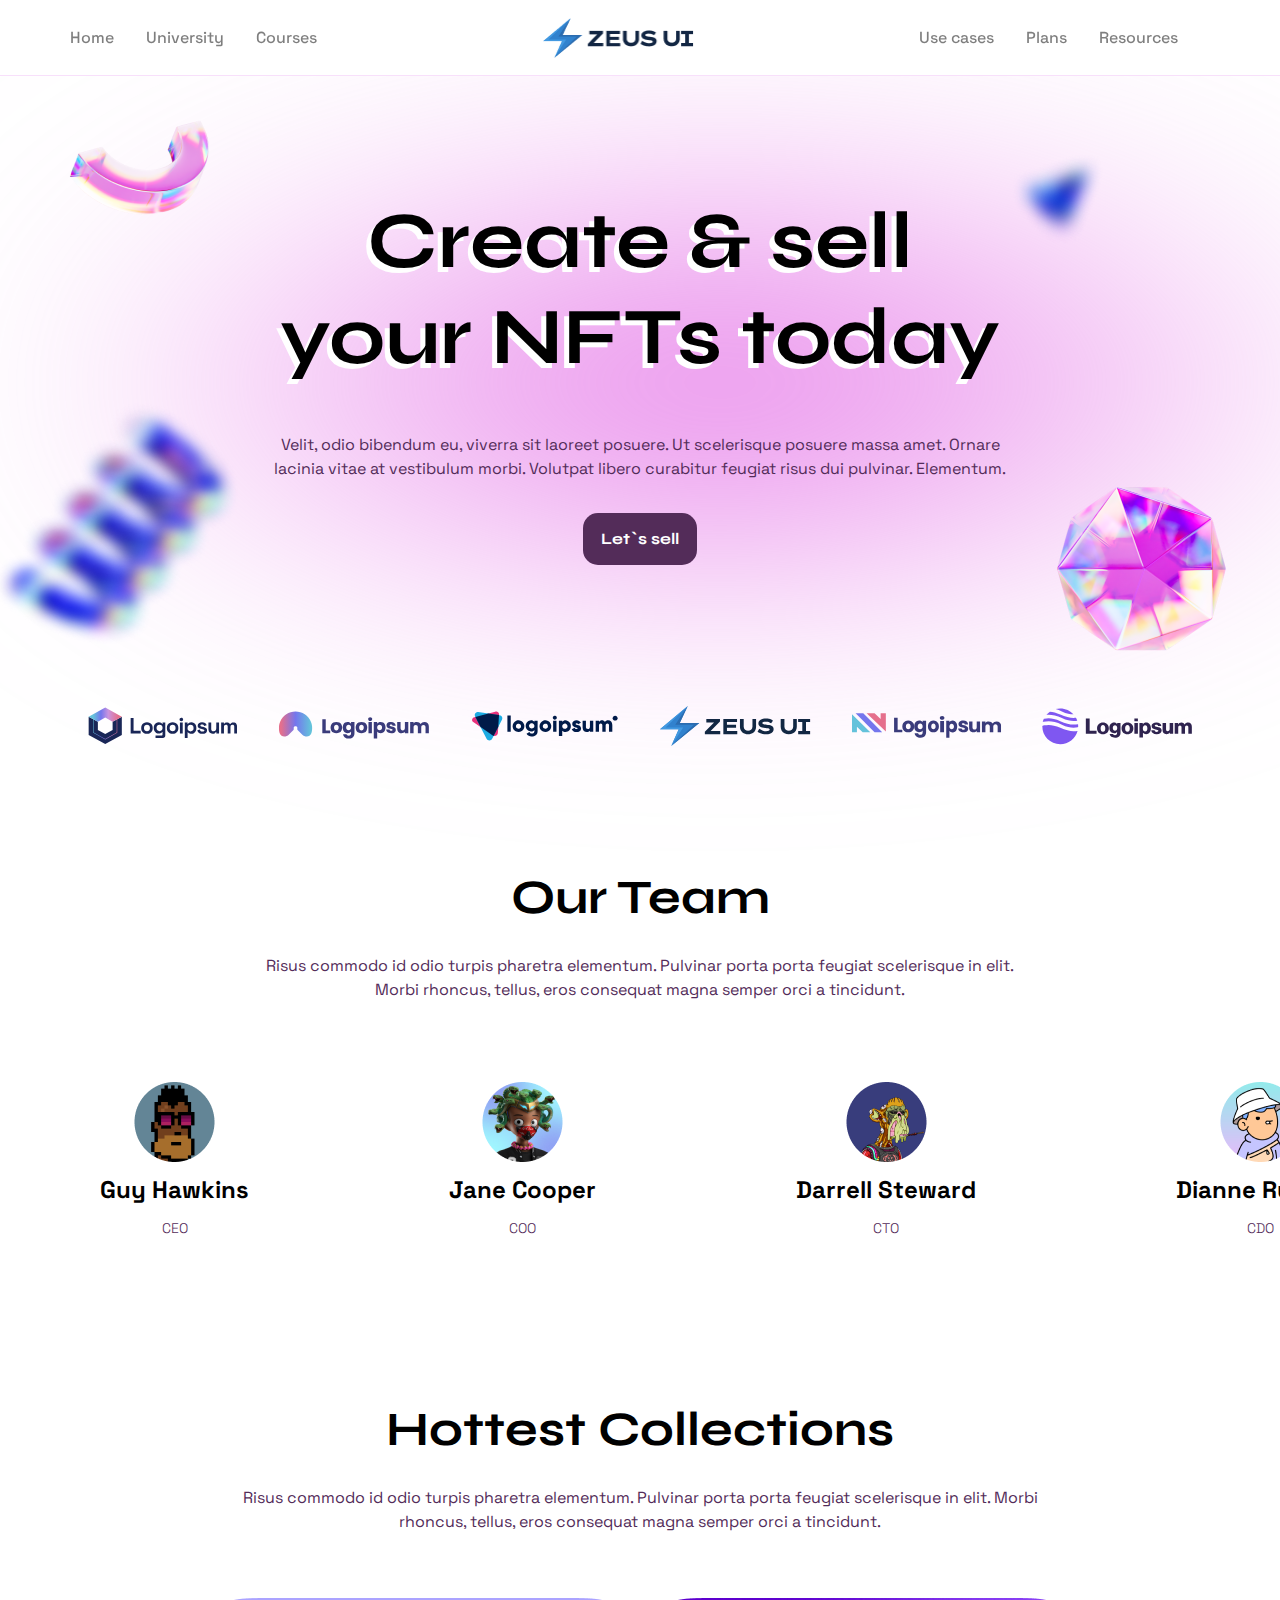
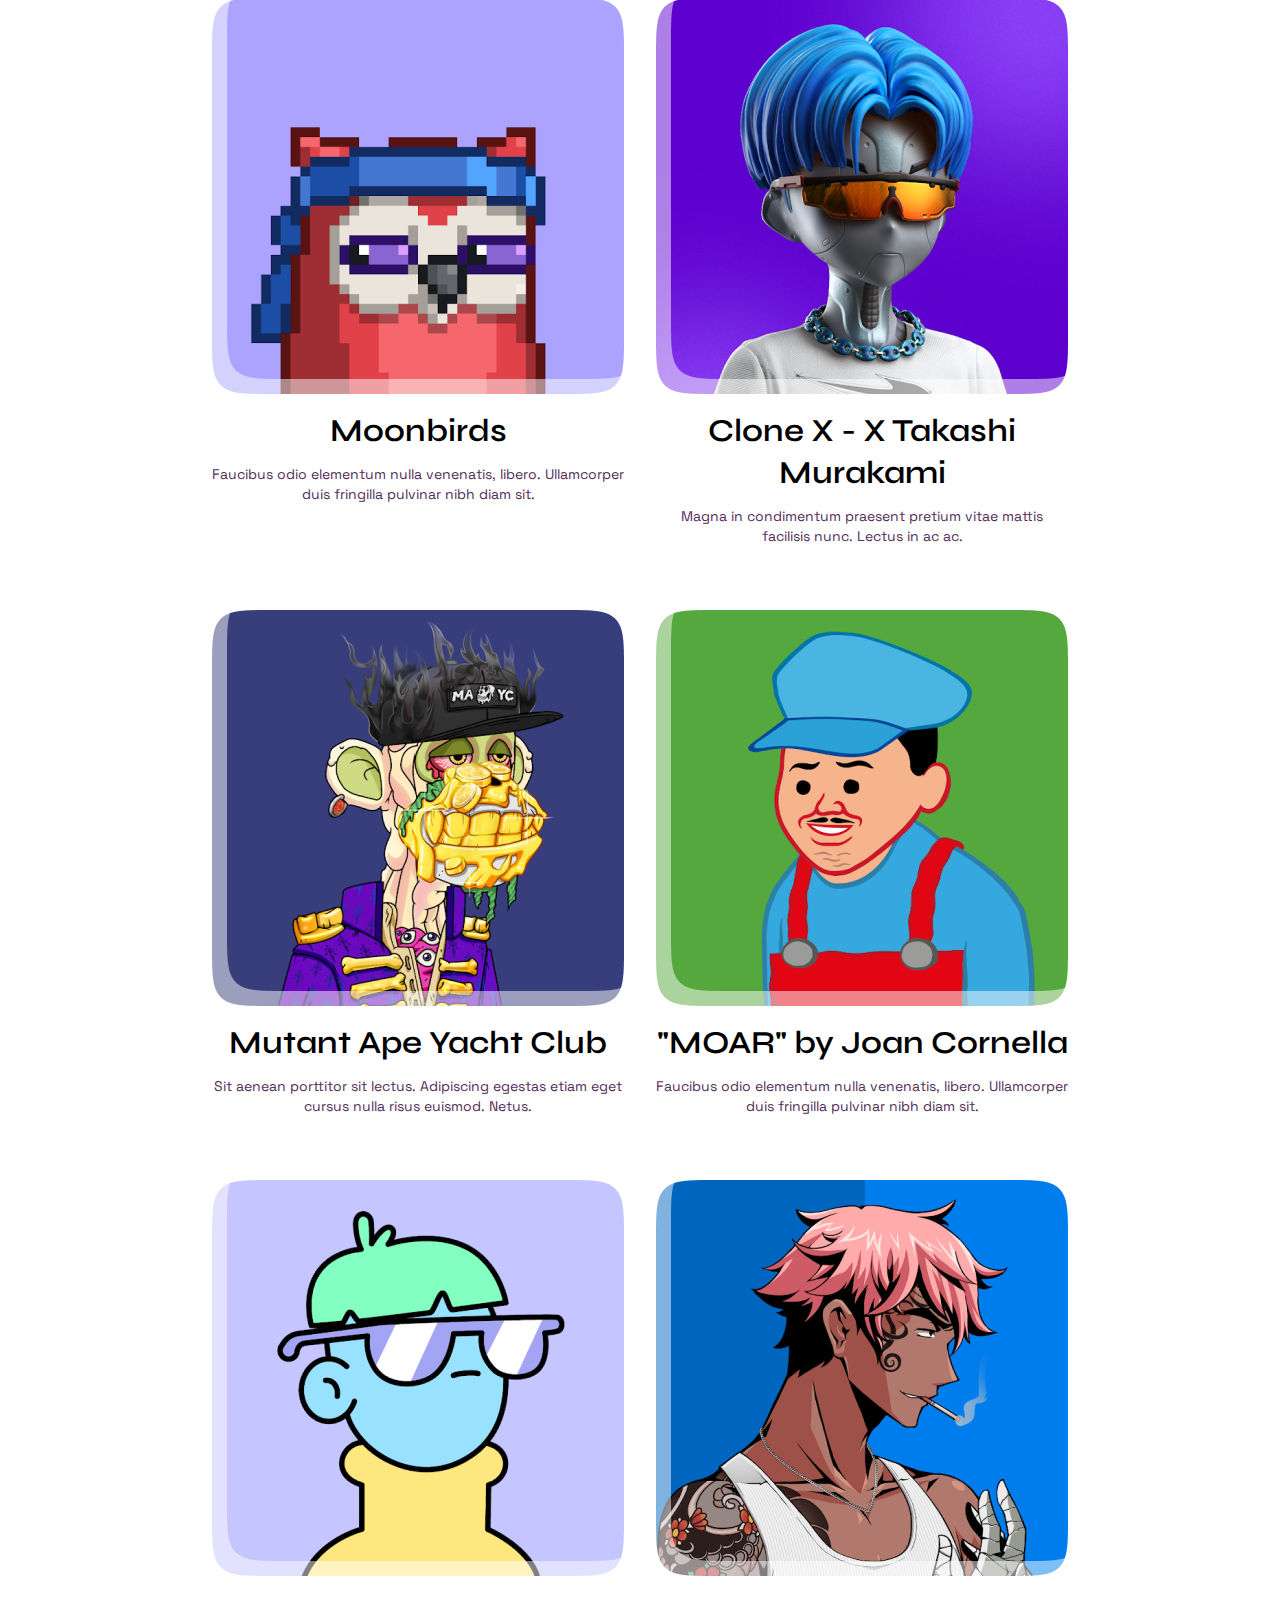
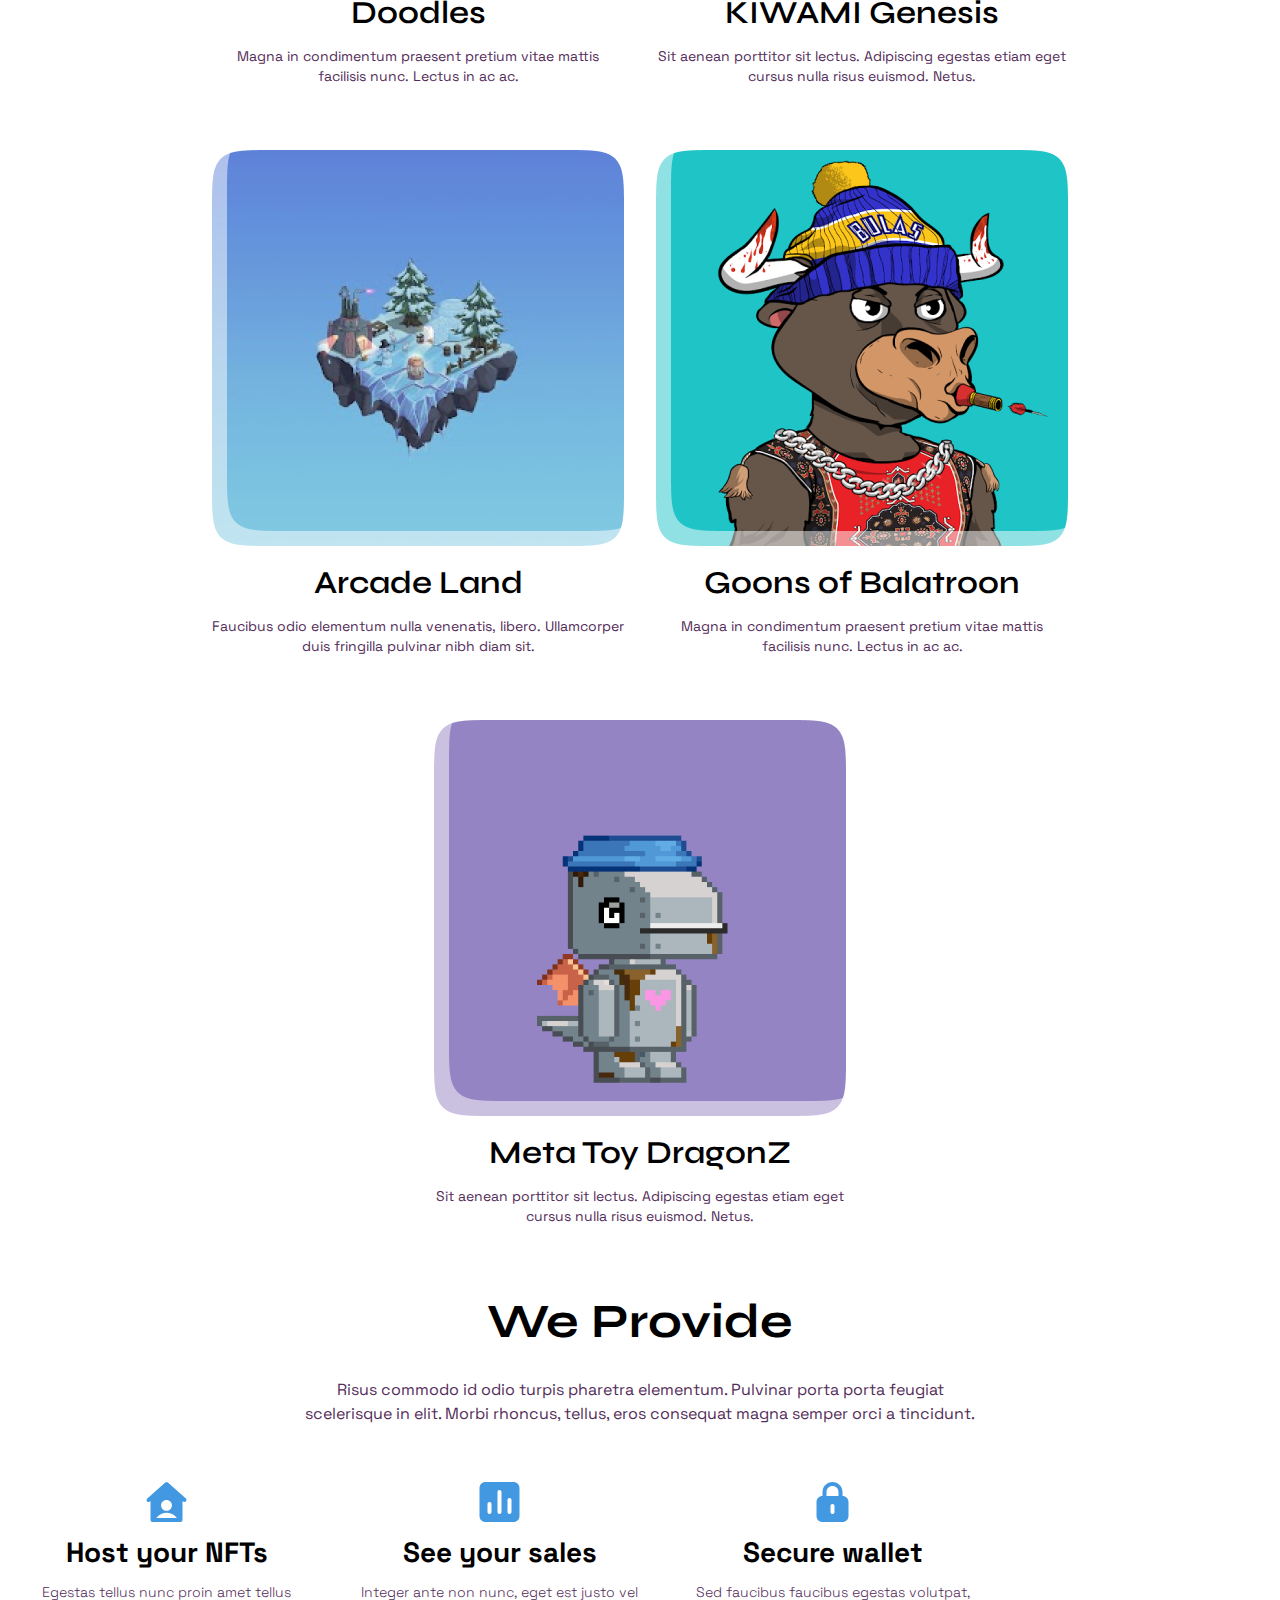
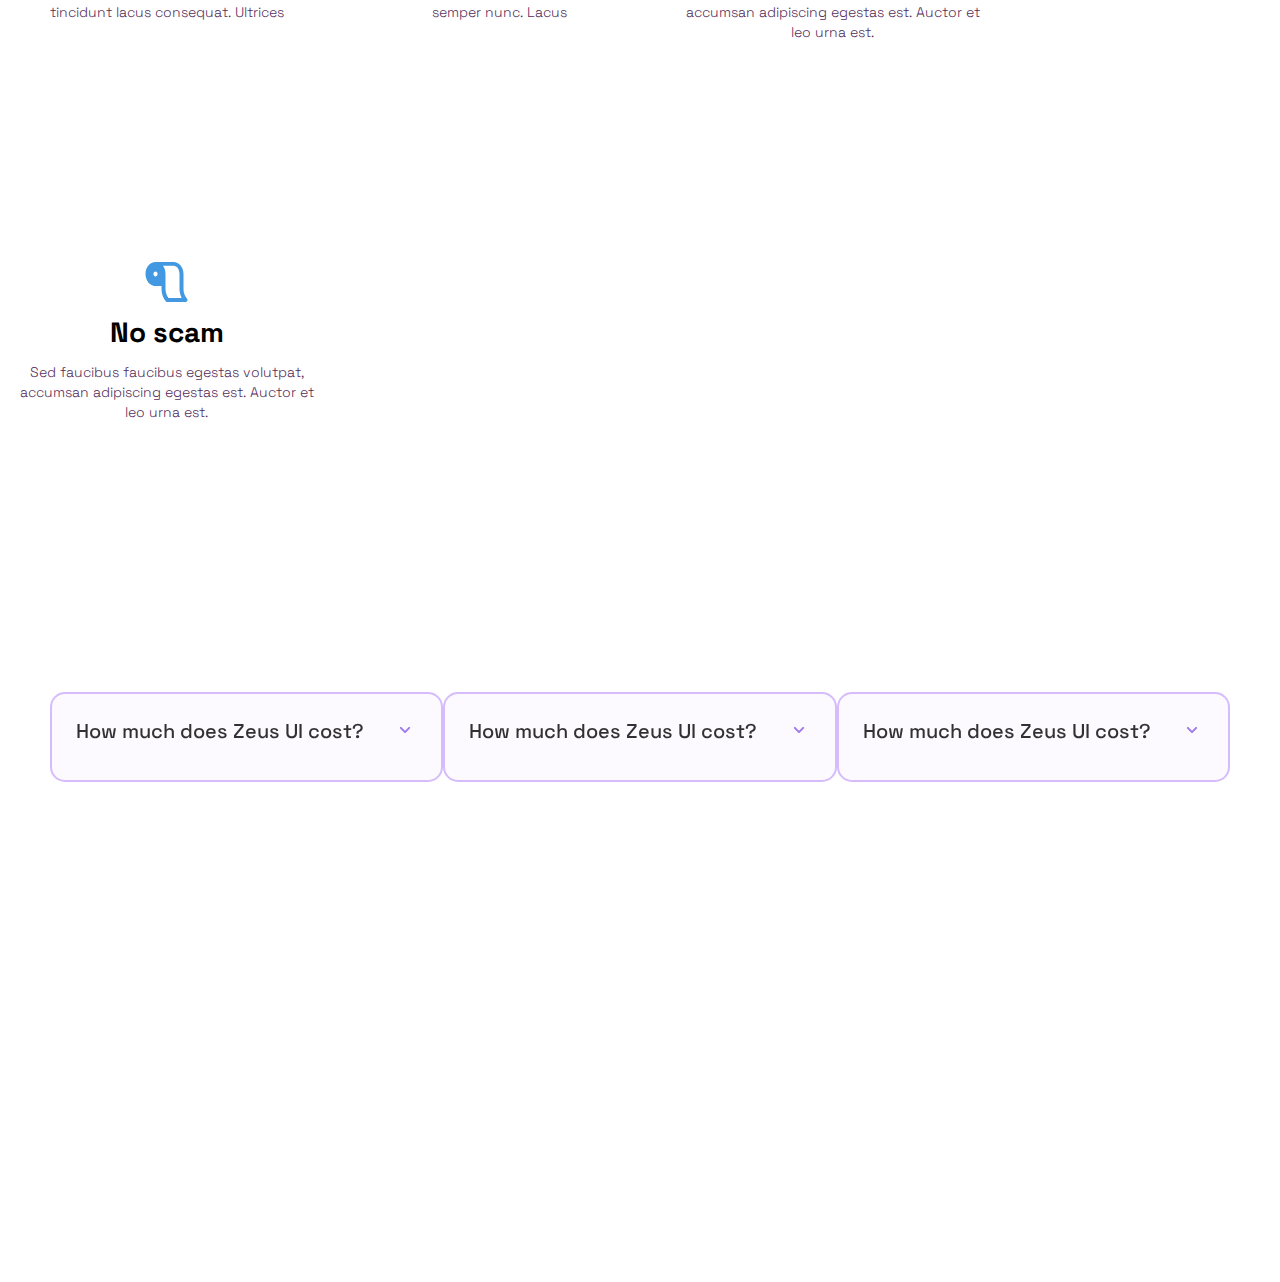
==== index.html @ 6b356a1e "accordion" ====
<!DOCTYPE html>
<html lang="en">

<head>

    <link rel="preconnect" href="https://fonts.googleapis.com">
    <link rel="preconnect" href="https://fonts.gstatic.com" crossorigin>
    <link href="https://fonts.googleapis.com/css2?family=Syne:wght@400;500;600;700;800&display=swap" rel="stylesheet">

    <link rel="preconnect" href="https://fonts.googleapis.com">
    <link rel="preconnect" href="https://fonts.gstatic.com" crossorigin>
    <link href="https://fonts.googleapis.com/css2?family=Space+Grotesk:wght@300;400;500;600;700&display=swap"
        rel="stylesheet">
    <meta charset="UTF-8">
    <meta http-equiv="X-UA-Compatible" content="IE=edge">
    <meta name="viewport" content="width=device-width, initial-scale=1.0">
    <title>Document</title>
    <link rel="stylesheet" href="style.css">
</head>

<body>
    <header>
        <div class="menu__wrapper">
            <a href="#">Home</a>
            <a href="#">University</a>
            <a href="#">Courses</a>
        </div>
        <img src="img/Logo.png">
        <div class="menu__wrapper">
            <a href="#">Use cases</a>
            <a href="#">Plans</a>
            <a href="#">Resources</a>
        </div>
    </header>

    <!-- section__sellNFt start -->

    <section class="section__sellNFt">
        <div class="sellNFt__bg"></div>
        <img class="sellNFt__img1" src="./img/section__sellNFt/1.png">
        <img class="sellNFt__img2" src="./img/section__sellNFt/2.png">
        <img class="sellNFt__img3" src="./img/section__sellNFt/3.png">
        <img class="sellNFt__img4" src="./img/section__sellNFt/4.png">
        <h1>Create & sell<br> your NFTs today</h1>
        <p>Velit, odio bibendum eu, viverra sit laoreet posuere. Ut scelerisque posuere massa amet. Ornare<br> lacinia
            vitae at vestibulum morbi. Volutpat libero curabitur feugiat risus dui pulvinar. Elementum.</p>
        <button>Let`s sell</button>
    </section>
    <!-- section__sellNFt end -->

    <!-- section__partners start -->
    <section class='section__partners'>
        <img src="/img/section__partners/1.svg" alt="">
        <img src="/img/section__partners/2.svg" alt="">
        <img src="/img/section__partners/3.svg" alt="">
        <img src="/img/section__partners/4.svg" alt="">
        <img src="/img/section__partners/5.svg" alt="">
        <img src="/img/section__partners/6.svg" alt="">
    </section>
    <!-- section__partners end -->

    <!-- section__team start -->
    <section class="section__team">
        <div class="nft__h2">Our Team</div>
        <div class="nft__h3">Risus commodo id odio turpis pharetra elementum. Pulvinar porta porta feugiat scelerisque
            in elit.<br> Morbi rhoncus, tellus, eros consequat magna semper orci a tincidunt. </div>

        <div class="wrapper">
            <div class="team__wrapper">
                <img src="./img/section__team/1.png">
                <p>Guy Hawkins</p>
                <span>CEO</span>
            </div>

            <div class="team__wrapper">
                <img src="./img/section__team/2.png">
                <p>Jane Cooper</p>
                <span>COO</span>
            </div>

            <div class="team__wrapper">
                <img src="./img/section__team/3.png">
                <p>Darrell Steward</p>
                <span>CTO</span>
            </div>

            <div class="team__wrapper">
                <img src="./img/section__team/4.png">
                <p>Dianne Russell</p>
                <span>CDO</span>
            </div>
        </div>
    </section>
    <!-- section__team end -->

    <!-- section__collections start -->

    <section class="section__collections">
        <div class="nft__h2">Hottest Collections</div>
        <div class="nft__h3">Risus commodo id odio turpis pharetra elementum. Pulvinar porta porta feugiat scelerisque
            in elit. Morbi<br> rhoncus, tellus, eros consequat magna semper orci a tincidunt. </div>

        <div class="wrapper">
            <div class="collection__wrapper">
                <img src="./img/section__collections/1.png" alt="">
                <p>Moonbirds</p>
                <span>Faucibus odio elementum nulla venenatis, libero. Ullamcorper duis fringilla pulvinar nibh diam
                    sit.</span>
            </div>

            <div class="collection__wrapper">
                <img src="./img/section__collections/2.png" alt="">
                <p>Clone X - X Takashi Murakami
                </p>
                <span>Magna in condimentum praesent pretium vitae mattis facilisis nunc. Lectus in ac ac.</span>
            </div>

            <div class="collection__wrapper">
                <img src="./img/section__collections/3.png" alt="">
                <p>Mutant Ape Yacht Club</p>
                <span>Sit aenean porttitor sit lectus. Adipiscing egestas etiam eget cursus nulla risus euismod.
                    Netus.</span>
            </div>

            <div class="collection__wrapper">
                <img src="./img/section__collections/4.png" alt="">
                <p>"MOAR" by Joan Cornella</p>
                <span>Faucibus odio elementum nulla venenatis, libero. Ullamcorper duis fringilla pulvinar nibh diam
                    sit.</span>
            </div>

            <div class="collection__wrapper">
                <img src="./img/section__collections/5.png" alt="">
                <p>Doodles</p>
                <span>Magna in condimentum praesent pretium vitae mattis facilisis nunc. Lectus in ac ac.</span>
            </div>

            <div class="collection__wrapper">
                <img src="./img/section__collections/6.png" alt="">
                <p>KIWAMI Genesis</p>
                <span>Sit aenean porttitor sit lectus. Adipiscing egestas etiam eget cursus nulla risus euismod.
                    Netus.</span>
            </div>

            <div class="collection__wrapper">
                <img src="./img/section__collections/7.png" alt="">
                <p>Arcade Land</p>
                <span>Faucibus odio elementum nulla venenatis, libero. Ullamcorper duis fringilla pulvinar nibh diam
                    sit.</span>
            </div>

            <div class="collection__wrapper">
                <img src="./img/section__collections/8.png" alt="">
                <p>Goons of Balatroon</p>
                <span>Magna in condimentum praesent pretium vitae mattis facilisis nunc. Lectus in ac ac.</span>
            </div>

            <div class="collection__wrapper">
                <img src="./img/section__collections/9.png" alt="">
                <p>Meta Toy DragonZ</p>
                <span>Sit aenean porttitor sit lectus. Adipiscing egestas etiam eget cursus nulla risus euismod.
                    Netus.</span>
            </div>
        </div>
    </section>
    <!-- section__collections end -->


    <!-- section__provide start -->
    <section class="section__provide">
        <div class="nft__h2">We Provide</div>
        <div class="nft__h3">Risus commodo id odio turpis pharetra elementum. Pulvinar porta porta feugiat<br> scelerisque in elit. Morbi rhoncus, tellus, eros consequat magna semper orci a tincidunt. </div>

            <div class="wrapper">
                <div class="provide__wrapper">
                    <img src="img/section__provide/1.svg" alt="">
                    <p>Host your NFTs</p>
                    <span>Egestas tellus nunc proin amet tellus tincidunt lacus consequat. Ultrices </span>
                </div>

                <div class="provide__wrapper">
                    <img src="img/section__provide/2.svg" alt="">
                    <p>See your sales</p>
                    <span>Integer ante non nunc, eget est justo vel semper nunc. Lacus </span>
                </div>

                <div class="provide__wrapper">
                    <img src="img/section__provide/3.svg" alt="">
                    <p>Secure wallet</p>
                    <span>Sed faucibus faucibus egestas volutpat, accumsan adipiscing egestas est. Auctor et leo urna est.</span>
                </div>

                <div class="provide__wrapper">
                    <img src="img/section__provide/4.svg" alt="">
                    <p>No scam</p>
                    <span>Sed faucibus faucibus egestas volutpat, accumsan adipiscing egestas est. Auctor et leo urna est.</span>
                </div>
            </div>
    </section>
    
    <!-- section__provide end -->

<!-- 
    section__qanda start -->
    <section class="section__qanda">


        <div class="qa__wrapper">
            <p>How much does Zeus UI cost?</p>
            <svg style="transition: 0.3s" id="btn" width="24" height="24" viewBox="0 0 24 24" fill="none" xmlns="http://www.w3.org/2000/svg">
                <path d="M16.9 9.1999C16.5 8.7999 15.9 8.7999 15.5 9.1999L12 12.6999L8.49999 9.1999C8.09999 8.7999 7.49999 8.7999 7.09999 9.1999C6.69999 9.5999 6.69999 10.1999 7.09999 10.5999L11.3 14.7999C11.5 14.9999 11.7 15.0999 12 15.0999C12.3 15.0999 12.5 14.9999 12.7 14.7999L16.9 10.5999C17.3 10.1999 17.3 9.5999 16.9 9.1999Z" fill="#9F7AEA"/>
                </svg>
            <span class="span" style="max-height: 0">This FAQ section is now in the expanded state, so you see how it looks. Rhoncus sed facilisi sed amet. Tristique commodo sodales.</span>
        </div>

        <div class="qa__wrapper">
            <p>How much does Zeus UI cost?</p>
            <svg style="transition: 0.3s" id="btn" width="24" height="24" viewBox="0 0 24 24" fill="none" xmlns="http://www.w3.org/2000/svg">
                <path d="M16.9 9.1999C16.5 8.7999 15.9 8.7999 15.5 9.1999L12 12.6999L8.49999 9.1999C8.09999 8.7999 7.49999 8.7999 7.09999 9.1999C6.69999 9.5999 6.69999 10.1999 7.09999 10.5999L11.3 14.7999C11.5 14.9999 11.7 15.0999 12 15.0999C12.3 15.0999 12.5 14.9999 12.7 14.7999L16.9 10.5999C17.3 10.1999 17.3 9.5999 16.9 9.1999Z" fill="#9F7AEA"/>
                </svg>
            <span class="span" style="max-height: 0">This FAQ section is now in the expanded state, so you see how it looks. Rhoncus sed facilisi sed amet. Tristique commodo sodales.</span>
        </div>

        <div class="qa__wrapper">
            <p>How much does Zeus UI cost?</p>
            <svg style="transition: 0.3s" id="btn" width="24" height="24" viewBox="0 0 24 24" fill="none" xmlns="http://www.w3.org/2000/svg">
                <path d="M16.9 9.1999C16.5 8.7999 15.9 8.7999 15.5 9.1999L12 12.6999L8.49999 9.1999C8.09999 8.7999 7.49999 8.7999 7.09999 9.1999C6.69999 9.5999 6.69999 10.1999 7.09999 10.5999L11.3 14.7999C11.5 14.9999 11.7 15.0999 12 15.0999C12.3 15.0999 12.5 14.9999 12.7 14.7999L16.9 10.5999C17.3 10.1999 17.3 9.5999 16.9 9.1999Z" fill="#9F7AEA"/>
                </svg>
            <span class="span" style="max-height: 0">This FAQ section is now in the expanded state, so you see how it looks. Rhoncus sed facilisi sed amet. Tristique commodo sodales.</span>
        </div>
    </section>

    <script>
        let btn = document.querySelector('#btn')
        let span = document.querySelector('.span')
        let qa__wrapper = document.querySelector('.qa__wrapper')
       
        qa__wrapper.addEventListener('click', () => {
            console.log(span.style.maxHeight )
            if(span.style.maxHeight === `0px`) {
                span.style.maxHeight = span.scrollHeight + 'px';
                qa__wrapper.style.background = '#fff'
                btn.style.transform = 'rotate(180deg)'
            } else {
                span.style.maxHeight = 0
                qa__wrapper.style.background = '#FCFAFF'
                btn.style.transform = 'rotate(0deg)'
                
            }

        })
    </script>

    <!-- section__qanda end -->
</body>

</html>
---- style.css ----
body {
    margin: 0px;
    font-family: 'Space Grotesk', sans-serif;
}

*, *::after, *::before {
    box-sizing: border-box;
}

.nft__h2 {
    font-family: 'Syne';
    font-weight: 700;
    font-size: 48px;
    line-height: 64px;
    text-align: center;
    color: #000000;
    margin-bottom: 24px;
}

.nft__h3 {
    font-family: 'Space Grotesk';
    font-weight: 400;
    font-size: 16px;
    line-height: 24px;
    text-align: center;
    color: #532C59;
    margin: 0;
}

/* header */

header {
    width: 100%;
    height: 76px;
    background-color: #ffff;
    border-bottom: 1px solid #F8E0FB;
    display: flex;
    justify-content: space-between;
    align-items: center;
    padding: 0px 70px;
}

header img {
    width: 151px;
    height: 40px;
    margin-right: 32px;
    /* margin: 18px auto; */
}

.menu__wrapper {
    display: flex;
}

.menu__wrapper a{
    font-weight: 500;
    font-size: 16px;
    line-height: 20px;
    color: #000000;
    text-decoration: none;
    display: flex;
    margin-right: 32px;
    white-space: nowrap;
    opacity: 0.5;
}

/* section__sellNFt */


.section__sellNFt {
    display: flex;
    flex-flow: column;
    position: relative;
    max-width: 1440px;
    margin: 0 auto;
}


.section__sellNFt h1 {
    font-family: 'Syne';
    text-align: center;
    font-weight: 700;
    font-size: 80px;
    line-height: 96px;
    color: #000000;
    text-shadow: -5px 5px 0px #FFFFFF;
    padding-top: 117px;
    margin: 0 auto;
}

.section__sellNFt p  {
    font-weight: 400;
    font-size: 16px;
    line-height: 24px;
    text-align: center;
    color: #532C59;
    padding-top: 32px; 
    margin-bottom: 32px;
}

.section__sellNFt button {
    display: flex;
    justify-content: center;
    align-items: center;
    width: 114px;
    padding: 16px 20px;
    background: #532C59;
    border-radius: 15px;
    margin: 0 auto;
    color: #FFFFFF;
    font-family: 'Syne';
    font-weight: 700;
    font-size: 16px;
    line-height: 20px;
    white-space: nowrap;
    cursor: pointer;
    border: none;
    outline: none;
}

.sellNFt__bg {
    position: absolute;
    width: 1440px;
    height: 499px;
    left: 0px;
    top: 57px;
    background: pink;
    background: radial-gradient(50% 50% at 50% 50%, #E36CE6 0%, rgba(255, 255, 255, 0) 100%);
    opacity: 1;
    filter: blur(116px);
    z-index: -1;
}


.section__sellNFt img {
    position: absolute;
}

.sellNFt__img1 {
    width: 173px;
    height: 174px;
    top: 5px;
    left: 53px;
}

.sellNFt__img2 {
    width: 111px;
    height: 112px;
    top: 67px;
    right: 167px
}

.sellNFt__img3 {
    width: 299px;
    height: 300px;
    left: -16px;
    top: 298px;
}

.sellNFt__img4 {
    width: 211px;
    height: 211px;
    right: 33px;
    top: 387px; 
}

/* section__partners */

.section__partners {
    display: flex;
    justify-content: center;
    padding: 40px 0px;
    margin: 0 auto;
    margin-top: 101px;
    max-width: 1440px;
    
}

.section__partners img {
    margin-right: 40px;
}

.section__partners img:last-child {
    margin-right: 0px;
}


/* section__team */

.section__team {
    display: flex;
    flex-flow: column;
    margin-top: 80px;
}


.section__team .wrapper {
    display: flex;
    justify-content: space-between;
    max-width: 1440px;
    margin: 0 auto;
    padding-bottom: 160px;
    padding-top: 80px;
}

.team__wrapper {
    display: flex;
    flex-flow: column;
    align-items: center;
    margin: 0px 100px
}

.team__wrapper p {
    font-family: 'Space Grotesk';
    font-weight: 700;
    font-size: 24px;
    line-height: 32px;
    text-align: center;
    color: #000000;
    margin-top: 12px;
    margin-bottom: 12px;
    white-space: nowrap;
}


.team__wrapper span {
    font-family: 'Space Grotesk';
    font-weight: 300;
    font-size: 14px;
    line-height: 20px;
    text-align: center;
    color: #532C59;
}


/* section__collections */

.section__collections {
    display:  flex;
    flex-flow: column;
    margin: 0 auto;
}

.section__collections .wrapper {
    display: flex;
    flex-flow: row wrap;
    justify-content: center;
    padding-top: 64px;
}

.collection__wrapper {
    display: flex;
    flex-flow: column;
    align-items: center;
    max-width: 412px;
    margin: 0 16px;
    margin-bottom: 64px
}


.collection__wrapper p{
    font-family: 'Syne';
    font-weight: 600;
    font-size: 32px;
    line-height: 42px;
    text-align: center;
    color: #000000;
    margin: 0;
    padding-bottom: 12px;
    margin-top: 16px;
}

.collection__wrapper span {
    font-family: 'Space Grotesk';
    font-weight: 400;
    font-size: 14px;
    line-height: 20px;
    text-align: center;
    color: #532C59;
}

/* section__provide */

.section__provide {
    display: flex;
    flex-flow: column;
    
}

.section__provide .wrapper{
    display: flex;
    flex-flow: row wrap;
    padding-top: 56px;
    margin: 0 auto;
}

.provide__wrapper {
     width: 301px;
     margin: 0 16px;
     display: flex;
     flex-flow: column;
     align-items: center;
     padding-bottom: 220px;
}

.provide__wrapper p {
    font-family: 'Space Grotesk';
    font-weight: 700;
    font-size: 28px;
    line-height: 36px;
    text-align: center;
    color: #000000;
    margin: 12px 0;
}

.provide__wrapper span {
    font-family: 'Space Grotesk';
    font-weight: 300;
    font-size: 14px;
    line-height: 20px;
    text-align: center;
    color: #532C59;
}


/* section__qanda */

.section__qanda {
    display: flex;
    justify-content: center;
    margin: 50px;
    margin-bottom: 500px;
}

.qa__wrapper {
    padding: 24px;
    border: 2px solid #D6BCFA;
    border-radius: 15px;
    background: #FCFAFF;
    position: relative;
    max-width: 412px;
}

.qa__wrapper p{
    font-family: 'Space Grotesk';
    font-weight: 500;
    font-size: 20px;
    line-height: 26px;
    color: #000000;
    opacity: 0.8; 
    margin: 0;
    padding-bottom: 12px;
}

.qa__wrapper span {
    display: flex;
    font-family: 'Space Grotesk';
    font-style: normal;
    font-weight: 400;
    font-size: 14px;
    line-height: 20px;
    color: #532C59;
    overflow: hidden;
    transition: 0.3s;
}

.qa__wrapper svg {
    position: absolute;
    right: 24px;
    top: 24px;
    cursor: pointer;
}
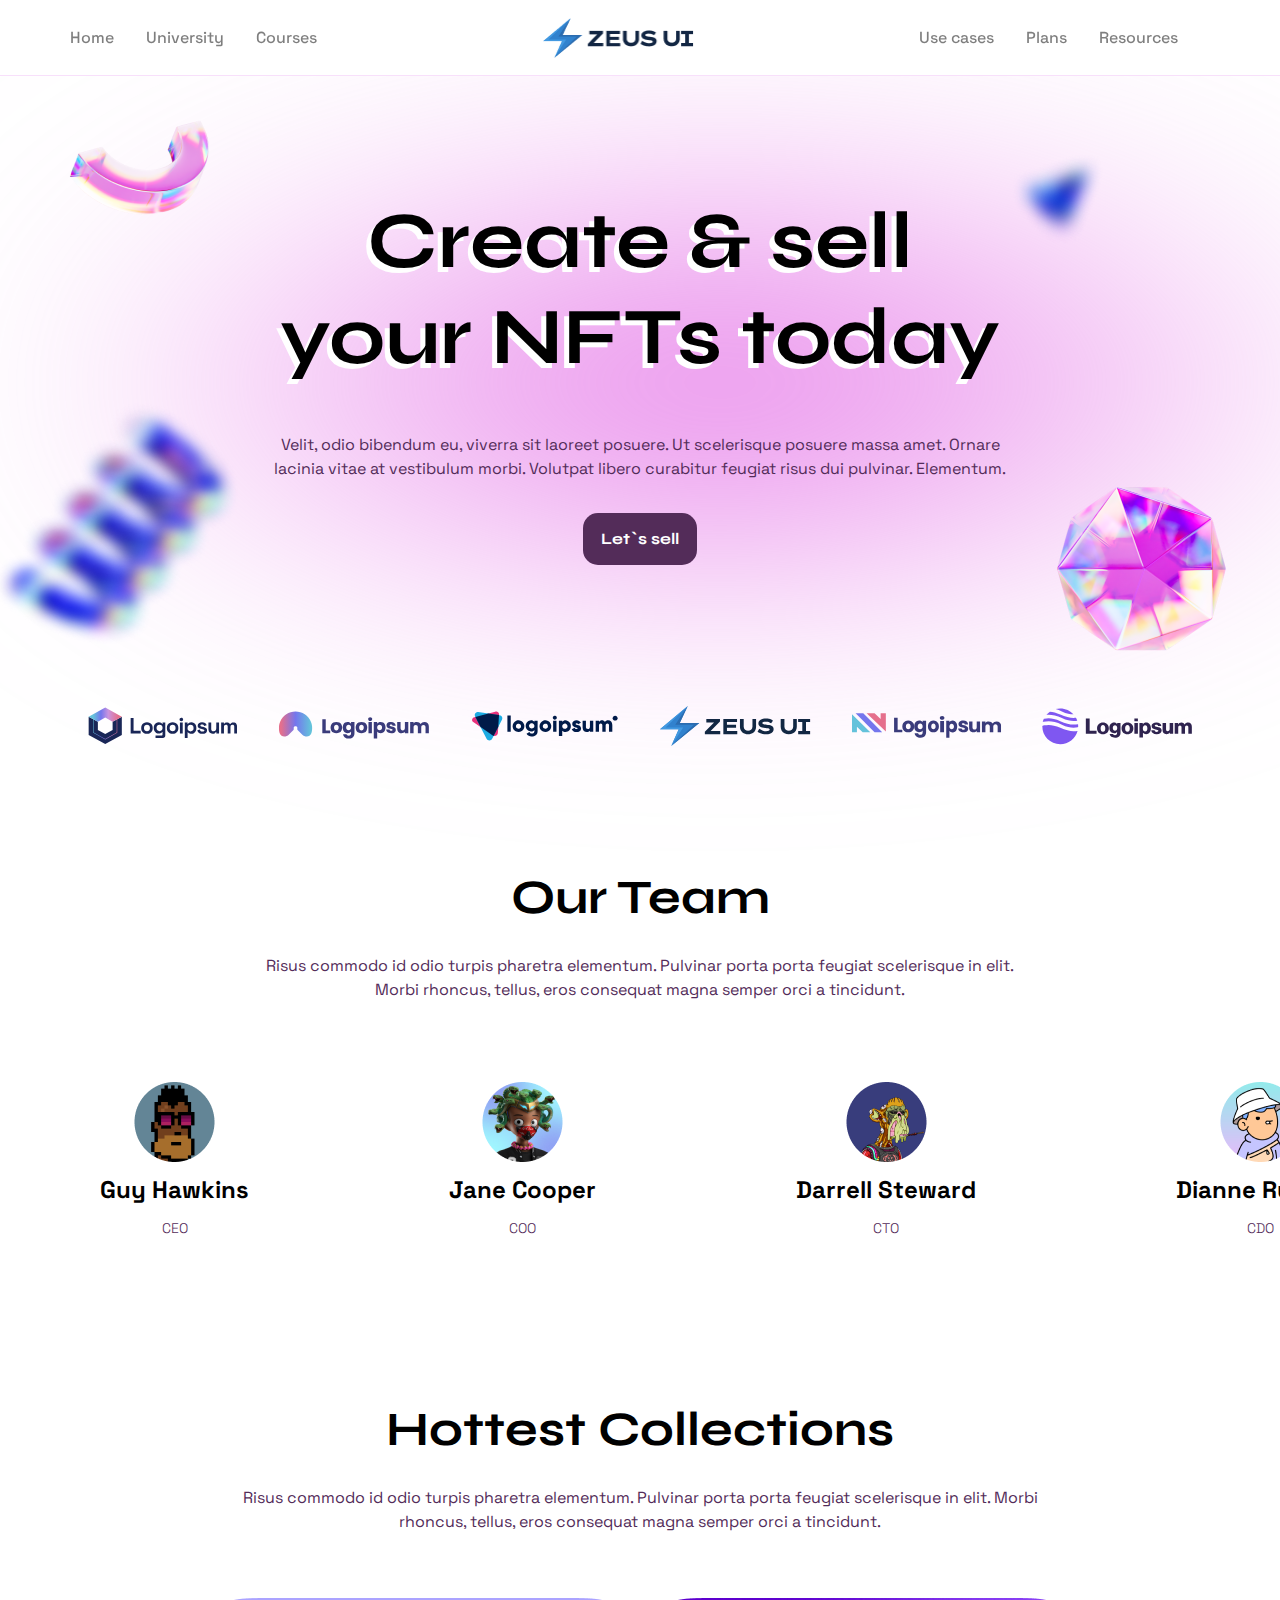
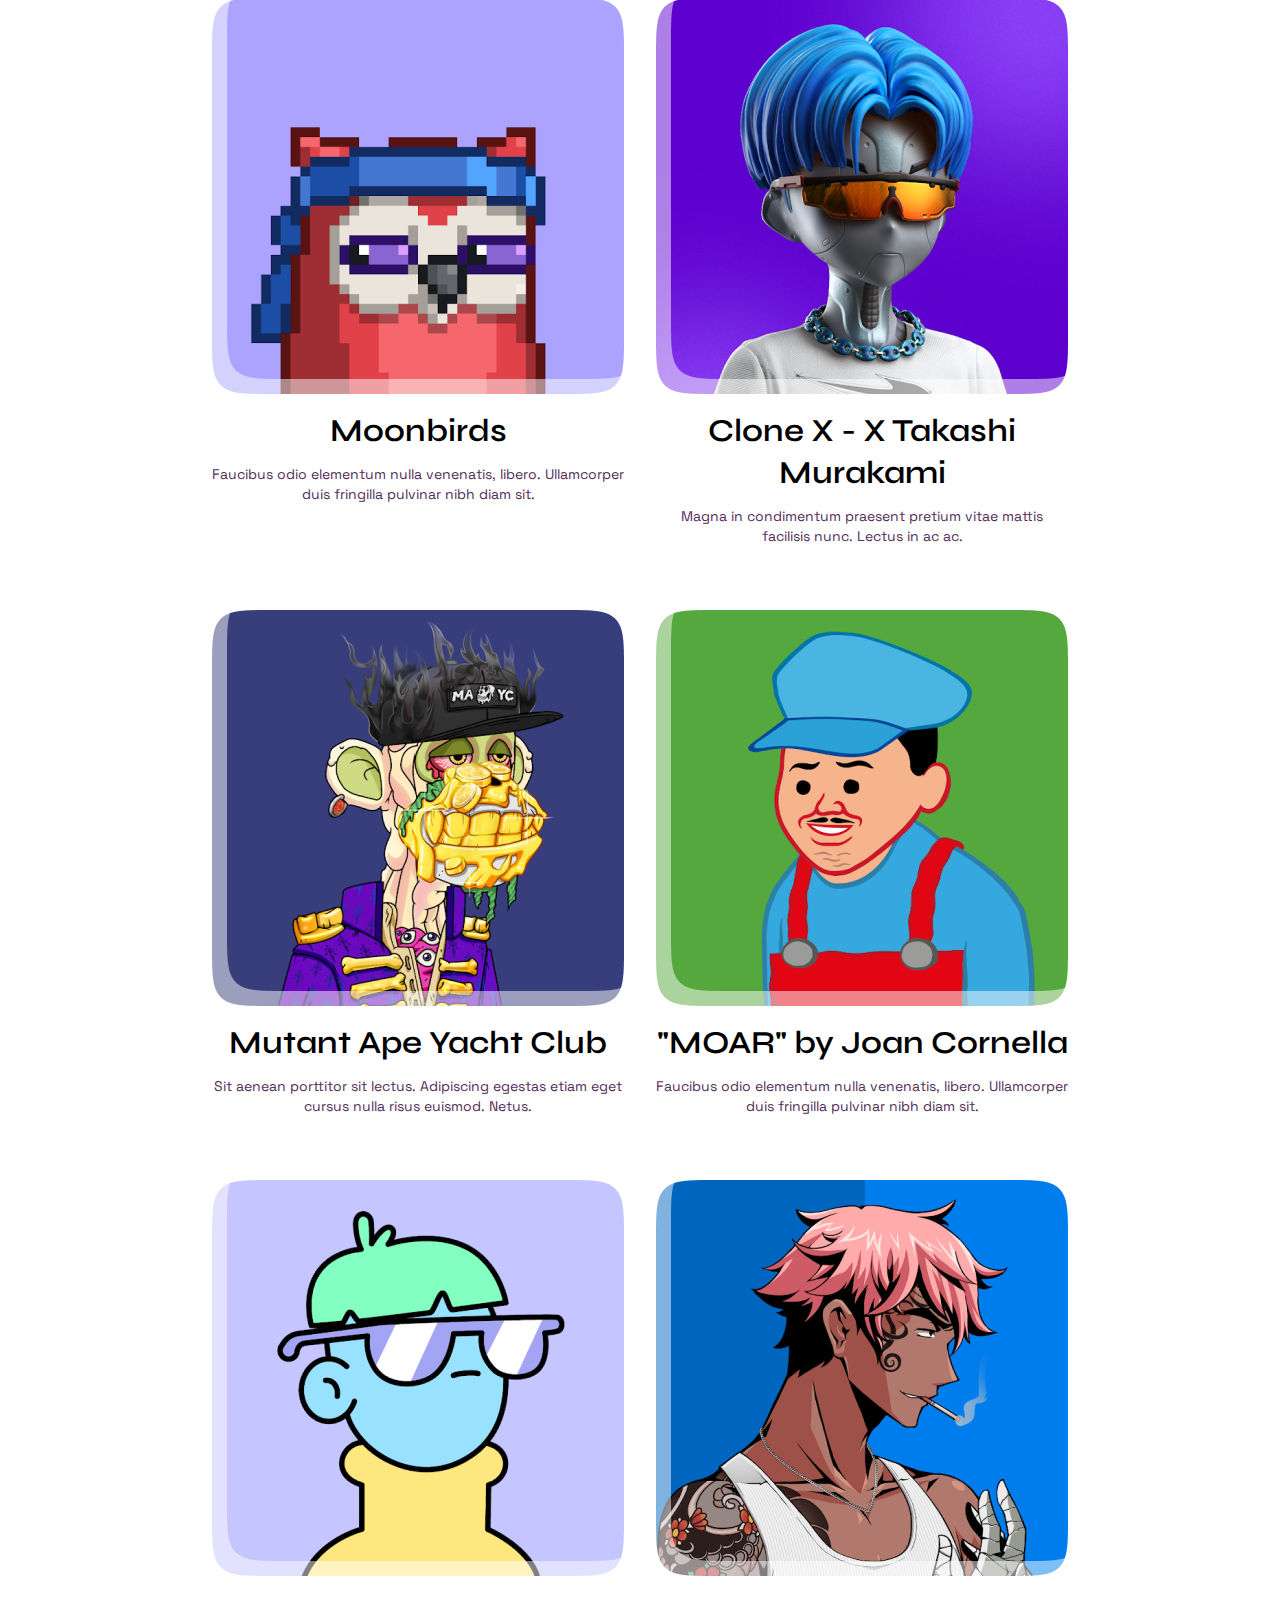
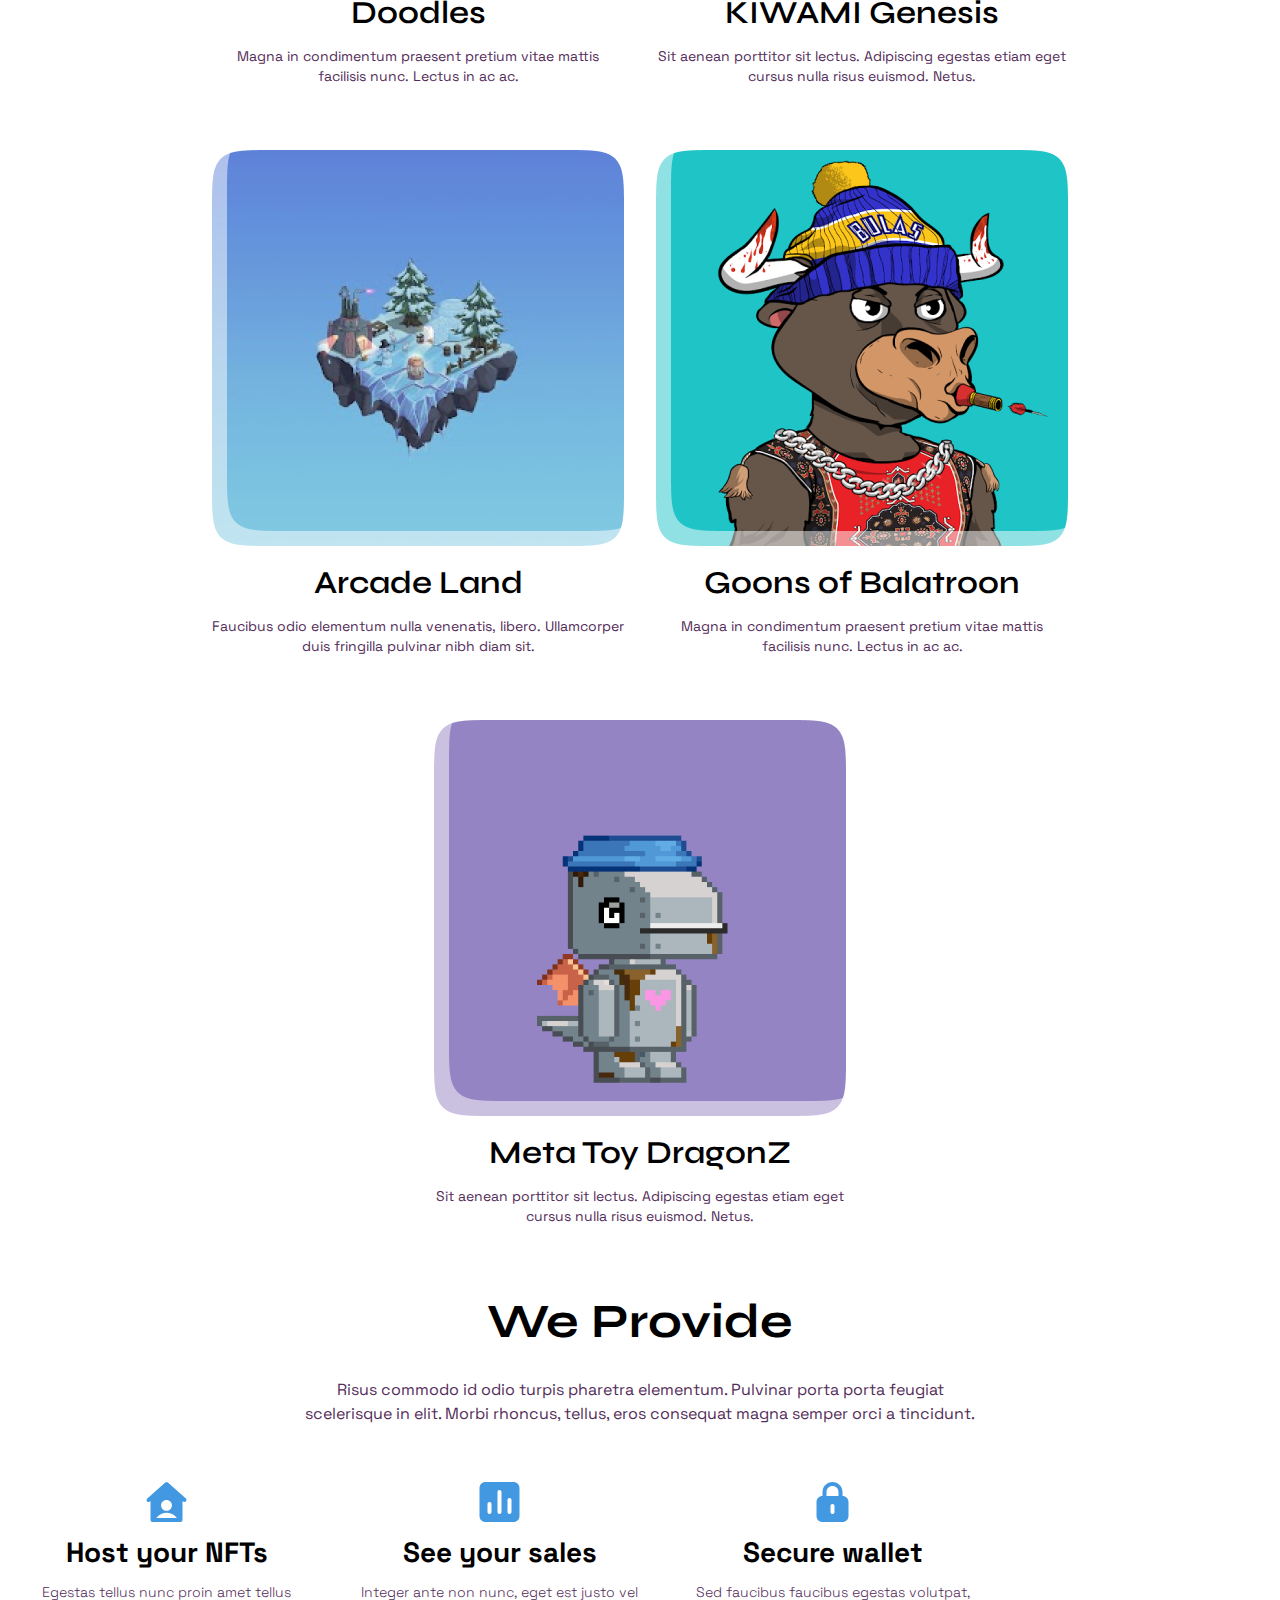
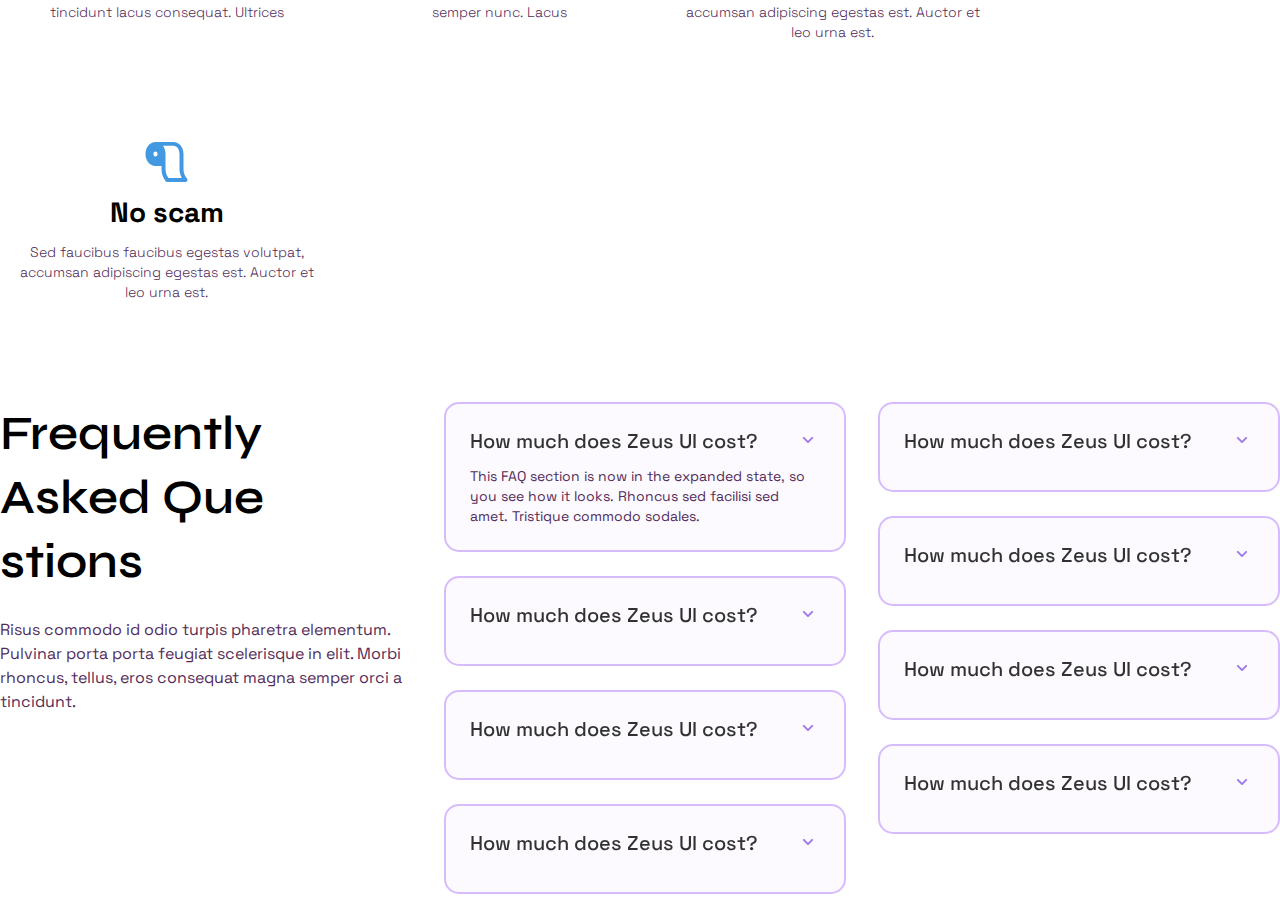
==== commit 2c938296: "qanda" ====
--- a/index.html
+++ b/index.html
@@ -169,86 +169,196 @@
     <!-- section__provide start -->
     <section class="section__provide">
         <div class="nft__h2">We Provide</div>
-        <div class="nft__h3">Risus commodo id odio turpis pharetra elementum. Pulvinar porta porta feugiat<br> scelerisque in elit. Morbi rhoncus, tellus, eros consequat magna semper orci a tincidunt. </div>
-
-            <div class="wrapper">
-                <div class="provide__wrapper">
-                    <img src="img/section__provide/1.svg" alt="">
-                    <p>Host your NFTs</p>
-                    <span>Egestas tellus nunc proin amet tellus tincidunt lacus consequat. Ultrices </span>
-                </div>
-
-                <div class="provide__wrapper">
-                    <img src="img/section__provide/2.svg" alt="">
-                    <p>See your sales</p>
-                    <span>Integer ante non nunc, eget est justo vel semper nunc. Lacus </span>
-                </div>
-
-                <div class="provide__wrapper">
-                    <img src="img/section__provide/3.svg" alt="">
-                    <p>Secure wallet</p>
-                    <span>Sed faucibus faucibus egestas volutpat, accumsan adipiscing egestas est. Auctor et leo urna est.</span>
-                </div>
-
-                <div class="provide__wrapper">
-                    <img src="img/section__provide/4.svg" alt="">
-                    <p>No scam</p>
-                    <span>Sed faucibus faucibus egestas volutpat, accumsan adipiscing egestas est. Auctor et leo urna est.</span>
-                </div>
-            </div>
-    </section>
-    
+        <div class="nft__h3">Risus commodo id odio turpis pharetra elementum. Pulvinar porta porta feugiat<br>
+            scelerisque in elit. Morbi rhoncus, tellus, eros consequat magna semper orci a tincidunt. </div>
+
+        <div class="wrapper">
+            <div class="provide__wrapper">
+                <img src="img/section__provide/1.svg" alt="">
+                <p>Host your NFTs</p>
+                <span>Egestas tellus nunc proin amet tellus tincidunt lacus consequat. Ultrices </span>
+            </div>
+
+            <div class="provide__wrapper">
+                <img src="img/section__provide/2.svg" alt="">
+                <p>See your sales</p>
+                <span>Integer ante non nunc, eget est justo vel semper nunc. Lacus </span>
+            </div>
+
+            <div class="provide__wrapper">
+                <img src="img/section__provide/3.svg" alt="">
+                <p>Secure wallet</p>
+                <span>Sed faucibus faucibus egestas volutpat, accumsan adipiscing egestas est. Auctor et leo urna
+                    est.</span>
+            </div>
+
+            <div class="provide__wrapper">
+                <img src="img/section__provide/4.svg" alt="">
+                <p>No scam</p>
+                <span>Sed faucibus faucibus egestas volutpat, accumsan adipiscing egestas est. Auctor et leo urna
+                    est.</span>
+            </div>
+        </div>
+    </section>
+
     <!-- section__provide end -->
 
-<!-- 
+    <!-- 
     section__qanda start -->
     <section class="section__qanda">
 
-
-        <div class="qa__wrapper">
-            <p>How much does Zeus UI cost?</p>
-            <svg style="transition: 0.3s" id="btn" width="24" height="24" viewBox="0 0 24 24" fill="none" xmlns="http://www.w3.org/2000/svg">
-                <path d="M16.9 9.1999C16.5 8.7999 15.9 8.7999 15.5 9.1999L12 12.6999L8.49999 9.1999C8.09999 8.7999 7.49999 8.7999 7.09999 9.1999C6.69999 9.5999 6.69999 10.1999 7.09999 10.5999L11.3 14.7999C11.5 14.9999 11.7 15.0999 12 15.0999C12.3 15.0999 12.5 14.9999 12.7 14.7999L16.9 10.5999C17.3 10.1999 17.3 9.5999 16.9 9.1999Z" fill="#9F7AEA"/>
-                </svg>
-            <span class="span" style="max-height: 0">This FAQ section is now in the expanded state, so you see how it looks. Rhoncus sed facilisi sed amet. Tristique commodo sodales.</span>
-        </div>
-
-        <div class="qa__wrapper">
-            <p>How much does Zeus UI cost?</p>
-            <svg style="transition: 0.3s" id="btn" width="24" height="24" viewBox="0 0 24 24" fill="none" xmlns="http://www.w3.org/2000/svg">
-                <path d="M16.9 9.1999C16.5 8.7999 15.9 8.7999 15.5 9.1999L12 12.6999L8.49999 9.1999C8.09999 8.7999 7.49999 8.7999 7.09999 9.1999C6.69999 9.5999 6.69999 10.1999 7.09999 10.5999L11.3 14.7999C11.5 14.9999 11.7 15.0999 12 15.0999C12.3 15.0999 12.5 14.9999 12.7 14.7999L16.9 10.5999C17.3 10.1999 17.3 9.5999 16.9 9.1999Z" fill="#9F7AEA"/>
-                </svg>
-            <span class="span" style="max-height: 0">This FAQ section is now in the expanded state, so you see how it looks. Rhoncus sed facilisi sed amet. Tristique commodo sodales.</span>
-        </div>
-
-        <div class="qa__wrapper">
-            <p>How much does Zeus UI cost?</p>
-            <svg style="transition: 0.3s" id="btn" width="24" height="24" viewBox="0 0 24 24" fill="none" xmlns="http://www.w3.org/2000/svg">
-                <path d="M16.9 9.1999C16.5 8.7999 15.9 8.7999 15.5 9.1999L12 12.6999L8.49999 9.1999C8.09999 8.7999 7.49999 8.7999 7.09999 9.1999C6.69999 9.5999 6.69999 10.1999 7.09999 10.5999L11.3 14.7999C11.5 14.9999 11.7 15.0999 12 15.0999C12.3 15.0999 12.5 14.9999 12.7 14.7999L16.9 10.5999C17.3 10.1999 17.3 9.5999 16.9 9.1999Z" fill="#9F7AEA"/>
-                </svg>
-            <span class="span" style="max-height: 0">This FAQ section is now in the expanded state, so you see how it looks. Rhoncus sed facilisi sed amet. Tristique commodo sodales.</span>
+        <div class="text__wrapper">
+            <h2>Frequently Asked Que stions</h2>
+            <h3>Risus commodo id odio turpis pharetra elementum. Pulvinar porta porta feugiat scelerisque in elit. Morbi
+                rhoncus, tellus, eros consequat magna semper orci a tincidunt. </h3>
+        </div>
+        <div class="wrapper1">
+            <div class="qa__wrapper">
+                <p>How much does Zeus UI cost?</p>
+                <svg style="transition: 0.3s" id="btn" width="24" height="24" viewBox="0 0 24 24" fill="none"
+                    xmlns="http://www.w3.org/2000/svg">
+                    <path
+                        d="M16.9 9.1999C16.5 8.7999 15.9 8.7999 15.5 9.1999L12 12.6999L8.49999 9.1999C8.09999 8.7999 7.49999 8.7999 7.09999 9.1999C6.69999 9.5999 6.69999 10.1999 7.09999 10.5999L11.3 14.7999C11.5 14.9999 11.7 15.0999 12 15.0999C12.3 15.0999 12.5 14.9999 12.7 14.7999L16.9 10.5999C17.3 10.1999 17.3 9.5999 16.9 9.1999Z"
+                        fill="#9F7AEA" />
+                </svg>
+                <span class="span" style="max-height: 60px">This FAQ section is now in the expanded state, so you see how
+                    it
+                    looks. Rhoncus sed facilisi sed amet. Tristique commodo sodales.</span>
+            </div>
+
+            <div class="qa__wrapper">
+                <p>How much does Zeus UI cost?</p>
+                <svg style="transition: 0.3s" id="btn" width="24" height="24" viewBox="0 0 24 24" fill="none"
+                    xmlns="http://www.w3.org/2000/svg">
+                    <path
+                        d="M16.9 9.1999C16.5 8.7999 15.9 8.7999 15.5 9.1999L12 12.6999L8.49999 9.1999C8.09999 8.7999 7.49999 8.7999 7.09999 9.1999C6.69999 9.5999 6.69999 10.1999 7.09999 10.5999L11.3 14.7999C11.5 14.9999 11.7 15.0999 12 15.0999C12.3 15.0999 12.5 14.9999 12.7 14.7999L16.9 10.5999C17.3 10.1999 17.3 9.5999 16.9 9.1999Z"
+                        fill="#9F7AEA" />
+                </svg>
+                <span class="span" style="max-height: 0">This FAQ section is now in the expanded state, so you see how
+                    it
+                    looks. Rhoncus sed facilisi sed amet. Tristique commodo sodales.</span>
+            </div>
+
+            <div class="qa__wrapper">
+                <p>How much does Zeus UI cost?</p>
+                <svg style="transition: 0.3s" id="btn" width="24" height="24" viewBox="0 0 24 24" fill="none"
+                    xmlns="http://www.w3.org/2000/svg">
+                    <path
+                        d="M16.9 9.1999C16.5 8.7999 15.9 8.7999 15.5 9.1999L12 12.6999L8.49999 9.1999C8.09999 8.7999 7.49999 8.7999 7.09999 9.1999C6.69999 9.5999 6.69999 10.1999 7.09999 10.5999L11.3 14.7999C11.5 14.9999 11.7 15.0999 12 15.0999C12.3 15.0999 12.5 14.9999 12.7 14.7999L16.9 10.5999C17.3 10.1999 17.3 9.5999 16.9 9.1999Z"
+                        fill="#9F7AEA" />
+                </svg>
+                <span class="span" style="max-height: 0">This FAQ section is now in the expanded state, so you see how
+                    it
+                    looks. Rhoncus sed facilisi sed amet. Tristique commodo sodales.</span>
+            </div>
+
+            <div class="qa__wrapper">
+                <p>How much does Zeus UI cost?</p>
+                <svg style="transition: 0.3s" id="btn" width="24" height="24" viewBox="0 0 24 24" fill="none"
+                    xmlns="http://www.w3.org/2000/svg">
+                    <path
+                        d="M16.9 9.1999C16.5 8.7999 15.9 8.7999 15.5 9.1999L12 12.6999L8.49999 9.1999C8.09999 8.7999 7.49999 8.7999 7.09999 9.1999C6.69999 9.5999 6.69999 10.1999 7.09999 10.5999L11.3 14.7999C11.5 14.9999 11.7 15.0999 12 15.0999C12.3 15.0999 12.5 14.9999 12.7 14.7999L16.9 10.5999C17.3 10.1999 17.3 9.5999 16.9 9.1999Z"
+                        fill="#9F7AEA" />
+                </svg>
+                <span class="span" style="max-height: 0">This FAQ section is now in the expanded state, so you see how
+                    it
+                    looks. Rhoncus sed facilisi sed amet. Tristique commodo sodales.</span>
+            </div>
+        </div>
+
+        <div class="wrapper2">
+
+            <div class="qa__wrapper">
+                <p>How much does Zeus UI cost?</p>
+                <svg style="transition: 0.3s" id="btn" width="24" height="24" viewBox="0 0 24 24" fill="none"
+                    xmlns="http://www.w3.org/2000/svg">
+                    <path
+                        d="M16.9 9.1999C16.5 8.7999 15.9 8.7999 15.5 9.1999L12 12.6999L8.49999 9.1999C8.09999 8.7999 7.49999 8.7999 7.09999 9.1999C6.69999 9.5999 6.69999 10.1999 7.09999 10.5999L11.3 14.7999C11.5 14.9999 11.7 15.0999 12 15.0999C12.3 15.0999 12.5 14.9999 12.7 14.7999L16.9 10.5999C17.3 10.1999 17.3 9.5999 16.9 9.1999Z"
+                        fill="#9F7AEA" />
+                </svg>
+                <span class="span" style="max-height: 0">This FAQ section is now in the expanded state, so you see how
+                    it
+                    looks. Rhoncus sed facilisi sed amet. Tristique commodo sodales.</span>
+            </div>
+
+            <div class="qa__wrapper">
+                <p>How much does Zeus UI cost?</p>
+                <svg style="transition: 0.3s" id="btn" width="24" height="24" viewBox="0 0 24 24" fill="none"
+                    xmlns="http://www.w3.org/2000/svg">
+                    <path
+                        d="M16.9 9.1999C16.5 8.7999 15.9 8.7999 15.5 9.1999L12 12.6999L8.49999 9.1999C8.09999 8.7999 7.49999 8.7999 7.09999 9.1999C6.69999 9.5999 6.69999 10.1999 7.09999 10.5999L11.3 14.7999C11.5 14.9999 11.7 15.0999 12 15.0999C12.3 15.0999 12.5 14.9999 12.7 14.7999L16.9 10.5999C17.3 10.1999 17.3 9.5999 16.9 9.1999Z"
+                        fill="#9F7AEA" />
+                </svg>
+                <span class="span" style="max-height: 0">This FAQ section is now in the expanded state, so you see how
+                    it
+                    looks. Rhoncus sed facilisi sed amet. Tristique commodo sodales.</span>
+            </div>
+
+            <div class="qa__wrapper">
+                <p>How much does Zeus UI cost?</p>
+                <svg style="transition: 0.3s" id="btn" width="24" height="24" viewBox="0 0 24 24" fill="none"
+                    xmlns="http://www.w3.org/2000/svg">
+                    <path
+                        d="M16.9 9.1999C16.5 8.7999 15.9 8.7999 15.5 9.1999L12 12.6999L8.49999 9.1999C8.09999 8.7999 7.49999 8.7999 7.09999 9.1999C6.69999 9.5999 6.69999 10.1999 7.09999 10.5999L11.3 14.7999C11.5 14.9999 11.7 15.0999 12 15.0999C12.3 15.0999 12.5 14.9999 12.7 14.7999L16.9 10.5999C17.3 10.1999 17.3 9.5999 16.9 9.1999Z"
+                        fill="#9F7AEA" />
+                </svg>
+                <span class="span" style="max-height: 0">This FAQ section is now in the expanded state, so you see how
+                    it
+                    looks. Rhoncus sed facilisi sed amet. Tristique commodo sodales.</span>
+            </div>
+
+            <div class="qa__wrapper">
+                <p>How much does Zeus UI cost?</p>
+                <svg style="transition: 0.3s" id="btn" width="24" height="24" viewBox="0 0 24 24" fill="none"
+                    xmlns="http://www.w3.org/2000/svg">
+                    <path
+                        d="M16.9 9.1999C16.5 8.7999 15.9 8.7999 15.5 9.1999L12 12.6999L8.49999 9.1999C8.09999 8.7999 7.49999 8.7999 7.09999 9.1999C6.69999 9.5999 6.69999 10.1999 7.09999 10.5999L11.3 14.7999C11.5 14.9999 11.7 15.0999 12 15.0999C12.3 15.0999 12.5 14.9999 12.7 14.7999L16.9 10.5999C17.3 10.1999 17.3 9.5999 16.9 9.1999Z"
+                        fill="#9F7AEA" />
+                </svg>
+                <span class="span" style="max-height: 0">This FAQ section is now in the expanded state, so you see how
+                    it
+                    looks. Rhoncus sed facilisi sed amet. Tristique commodo sodales.</span>
+            </div>
         </div>
     </section>
 
     <script>
-        let btn = document.querySelector('#btn')
-        let span = document.querySelector('.span')
-        let qa__wrapper = document.querySelector('.qa__wrapper')
-       
-        qa__wrapper.addEventListener('click', () => {
-            console.log(span.style.maxHeight )
-            if(span.style.maxHeight === `0px`) {
-                span.style.maxHeight = span.scrollHeight + 'px';
-                qa__wrapper.style.background = '#fff'
-                btn.style.transform = 'rotate(180deg)'
-            } else {
-                span.style.maxHeight = 0
-                qa__wrapper.style.background = '#FCFAFF'
-                btn.style.transform = 'rotate(0deg)'
-                
-            }
-
+        let qa__wrapper = document.querySelectorAll('.qa__wrapper')
+
+        qa__wrapper.forEach(el => {
+            el.addEventListener('click', () => {
+
+                let span = el.childNodes[5]
+                let btn = el.childNodes[3]
+                let qa__wrapper = el
+                console.log(el.childNodes)
+
+                if (span.style.maxHeight === `0px`) {
+                    span.style.maxHeight = span.scrollHeight + 'px';
+                    qa__wrapper.style.background = '#fff'
+                    btn.style.transform = 'rotate(180deg)'
+                } else {
+                    span.style.maxHeight = 0
+                    qa__wrapper.style.background = '#FCFAFF'
+                    btn.style.transform = 'rotate(0deg)'
+                }
+            })
         })
+
+
+
+        // qa__wrapper.addEventListener('click', () => {
+        //     console.log(span.style.maxHeight )
+        //     if(span.style.maxHeight === `0px`) {
+        //         span.style.maxHeight = span.scrollHeight + 'px';
+        //         qa__wrapper.style.background = '#fff'
+        //         btn.style.transform = 'rotate(180deg)'
+        //     } else {
+        //         span.style.maxHeight = 0
+        //         qa__wrapper.style.background = '#FCFAFF'
+        //         btn.style.transform = 'rotate(0deg)'
+        //     }
+        // })
     </script>
 
     <!-- section__qanda end -->
--- a/style.css
+++ b/style.css
@@ -238,6 +238,7 @@
     display:  flex;
     flex-flow: column;
     margin: 0 auto;
+    max-width: 1440px;
 }
 
 .section__collections .wrapper {
@@ -299,7 +300,7 @@
      display: flex;
      flex-flow: column;
      align-items: center;
-     padding-bottom: 220px;
+     padding-bottom: 100px;
 }
 
 .provide__wrapper p {
@@ -327,17 +328,56 @@
 .section__qanda {
     display: flex;
     justify-content: center;
-    margin: 50px;
-    margin-bottom: 500px;
+    max-width: 1440px;
+    margin: 0 auto;
+}
+
+.section__qanda .text__wrapper {
+    display: flex;
+    flex-flow: column;
+    margin-right: 32px;
+    max-width: 412px;
+}
+
+.section__qanda .wrapper1 {
+    margin-right: 32px
+}
+
+.section__qanda .wrapper2 {
+
+}
+
+.section__qanda h2{
+    font-family: 'Syne';
+    font-weight: 600;
+    font-size: 48px;
+    line-height: 64px;
+    color: #000000;
+    margin-bottom: 24px;
+    margin-top: 0px;
+}
+
+.section__qanda h3 {
+    font-family: 'Space Grotesk';
+    font-weight: 400;
+    font-size: 16px;
+    line-height: 24px;
+    color: #532C59;
+    margin: 0;
+    
 }
 
 .qa__wrapper {
+    display: flex;
+    flex-flow: column;
     padding: 24px;
     border: 2px solid #D6BCFA;
     border-radius: 15px;
     background: #FCFAFF;
     position: relative;
     max-width: 412px;
+    height: fit-content;
+    margin-bottom: 24px;
 }
 
 .qa__wrapper p{
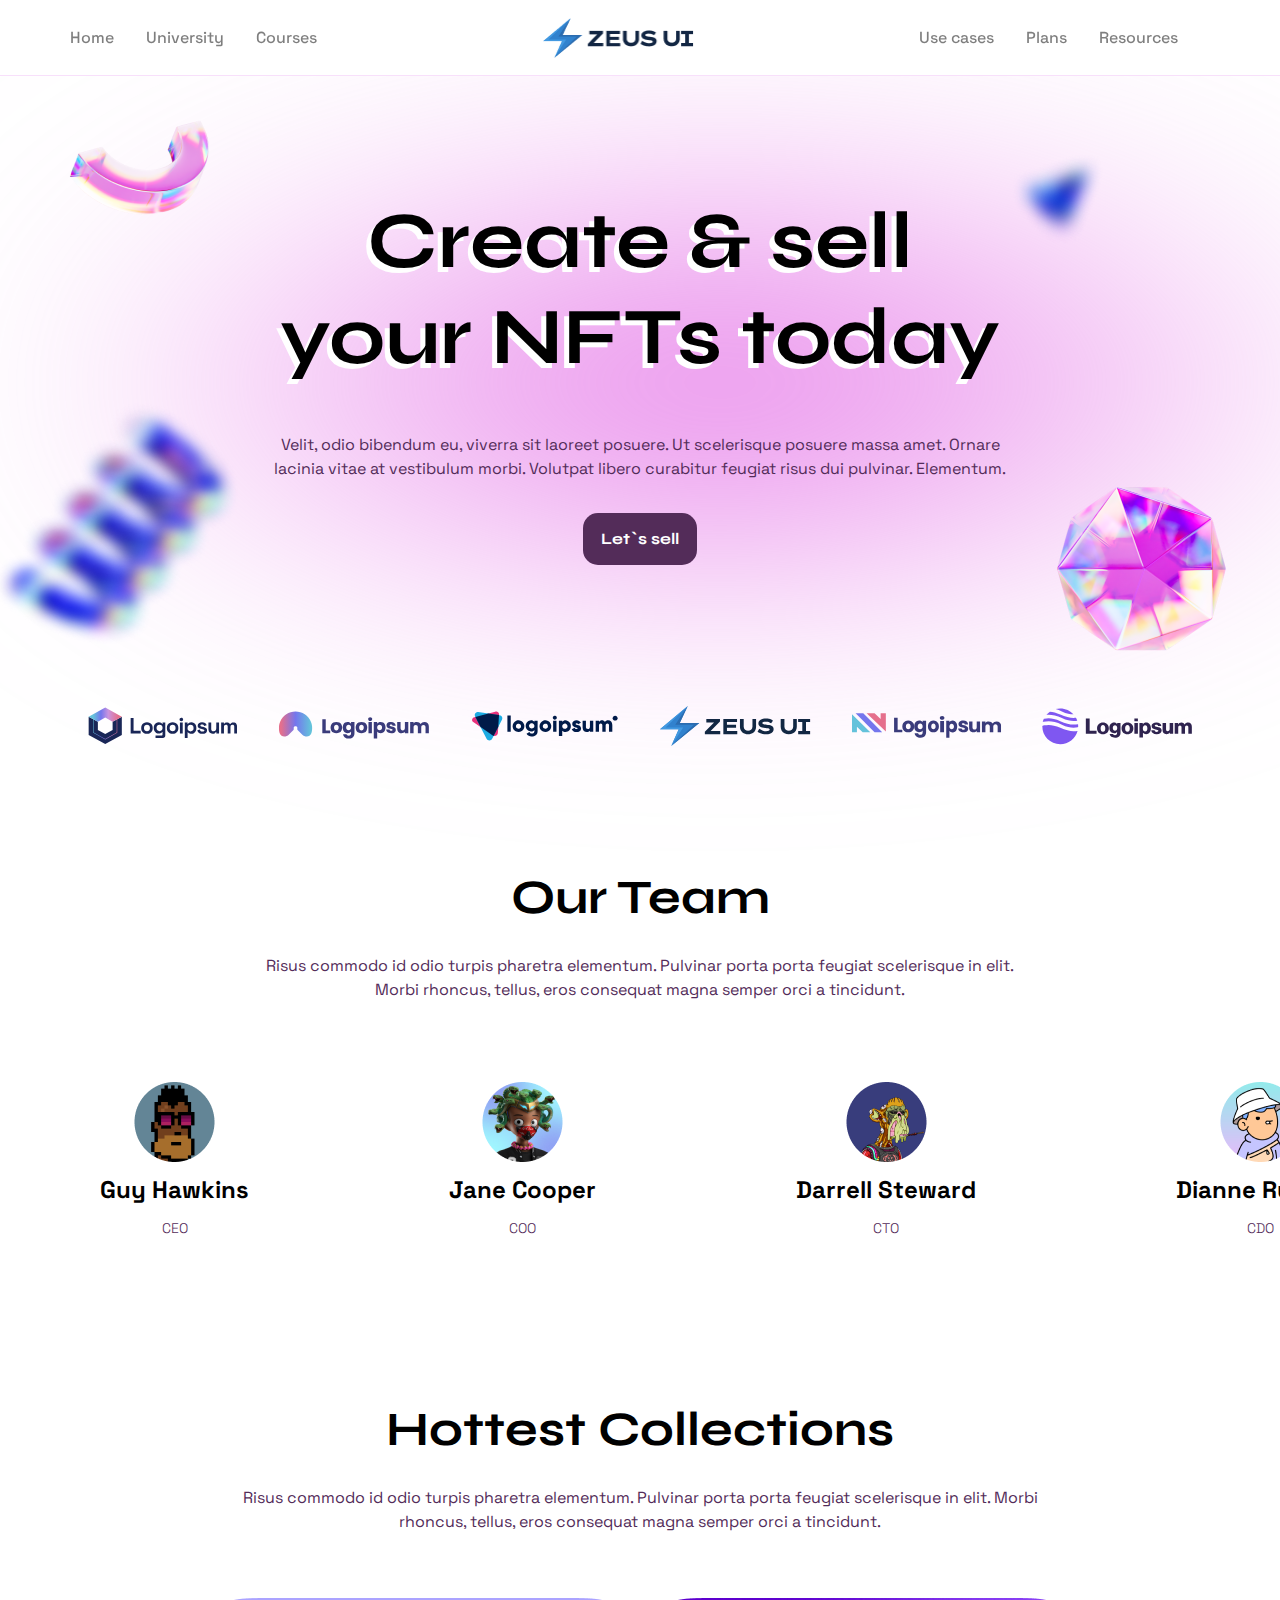
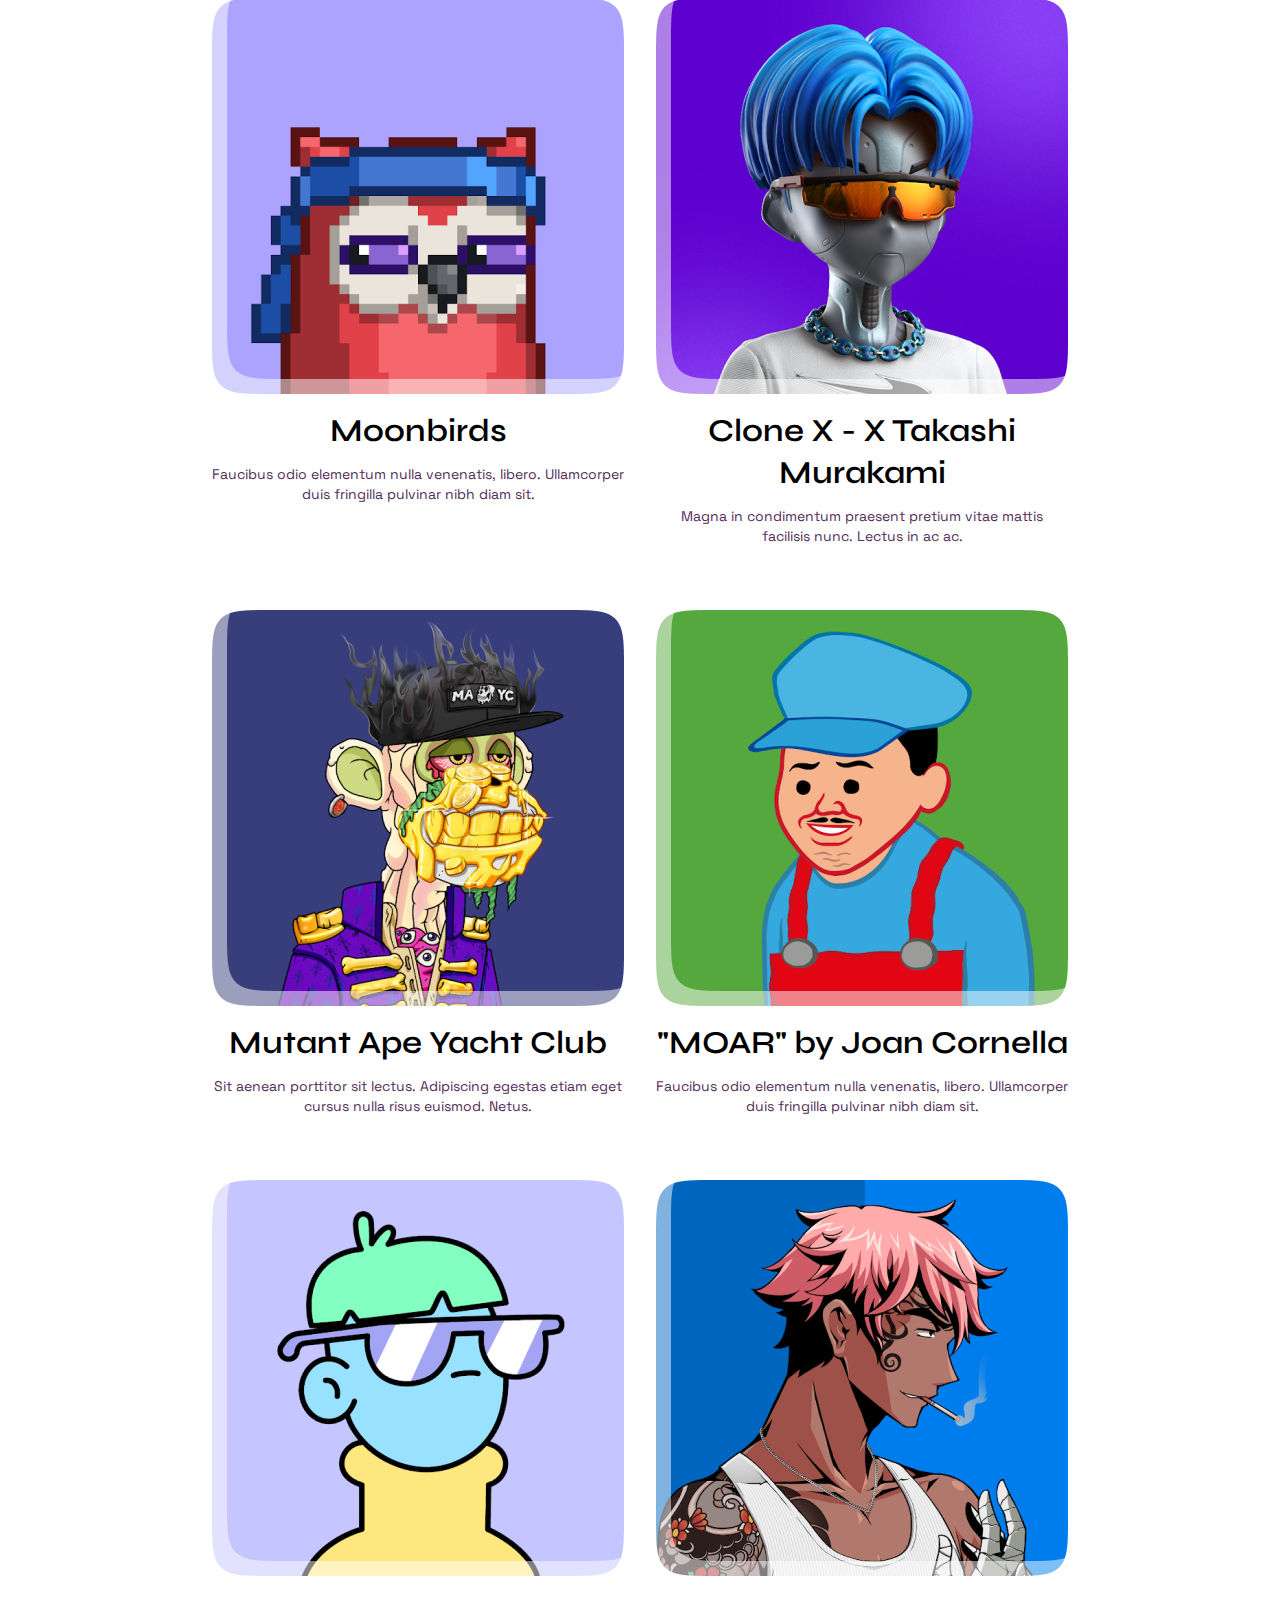
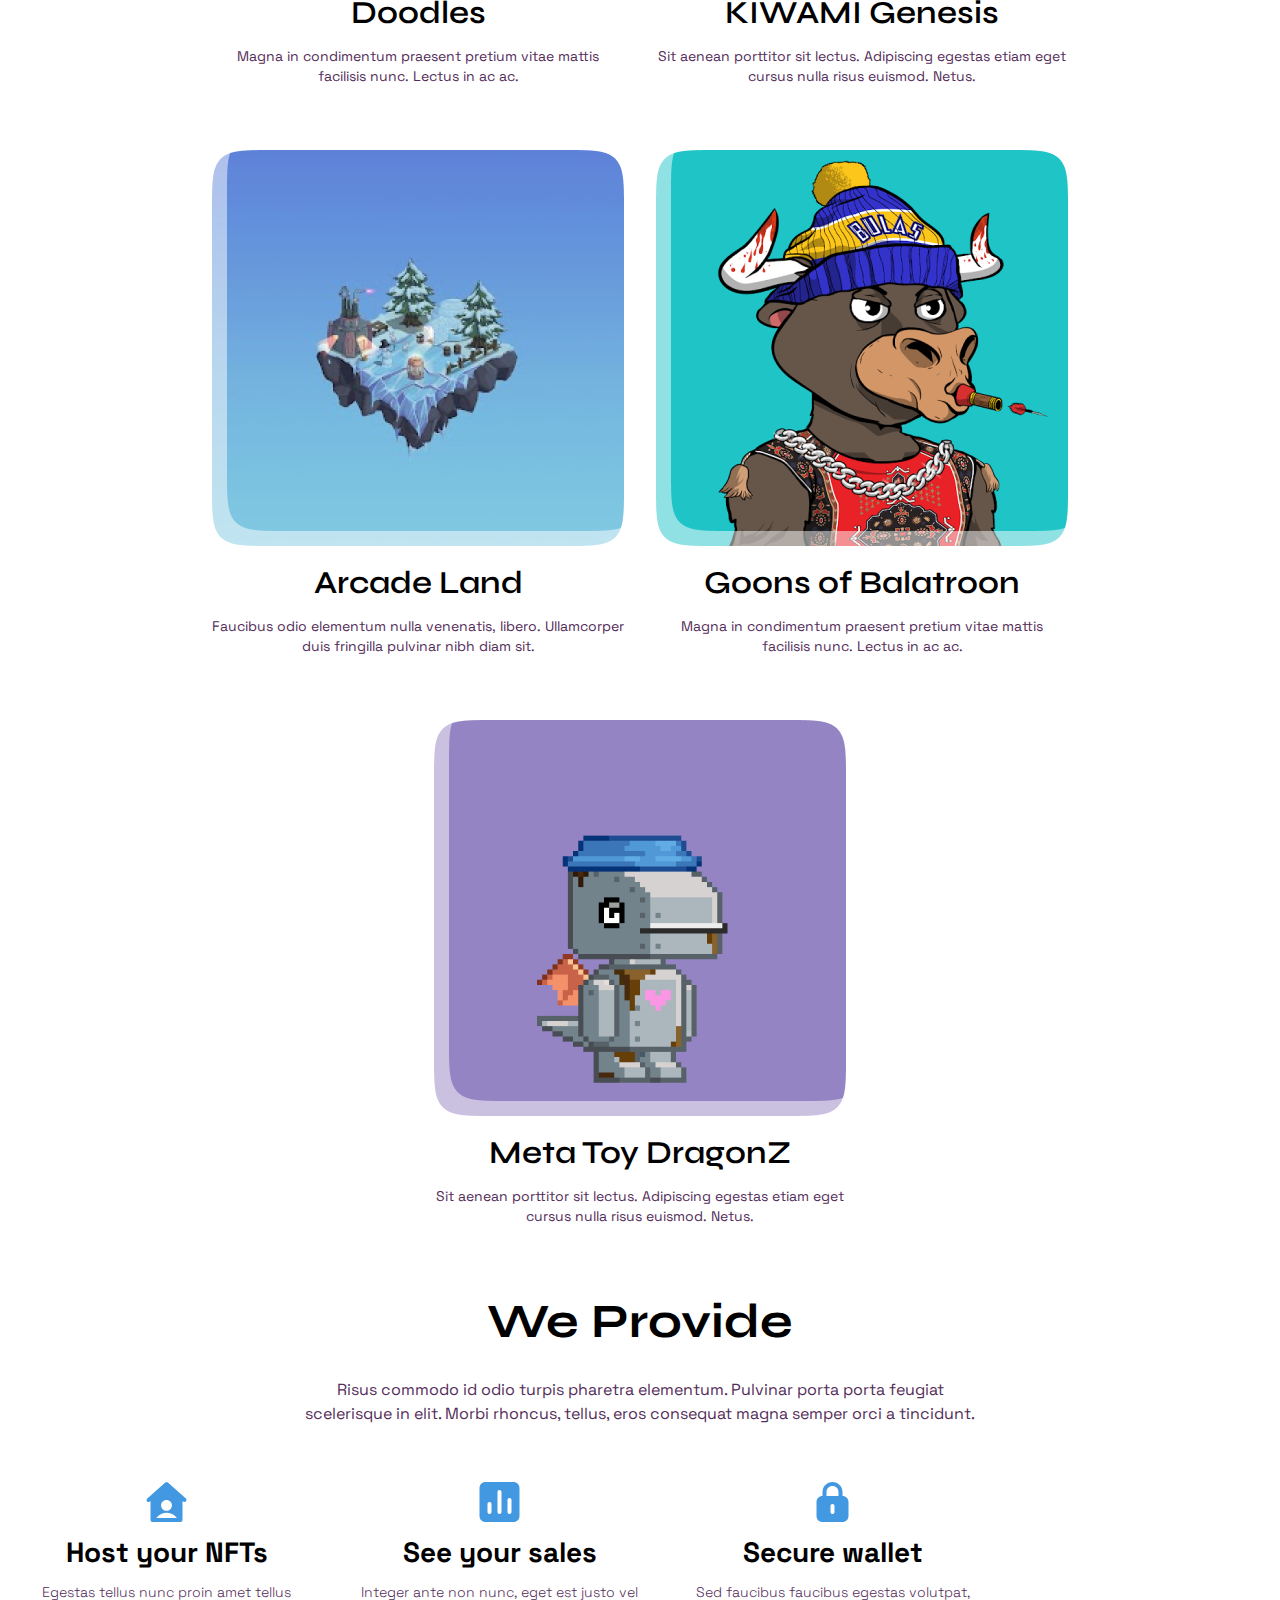
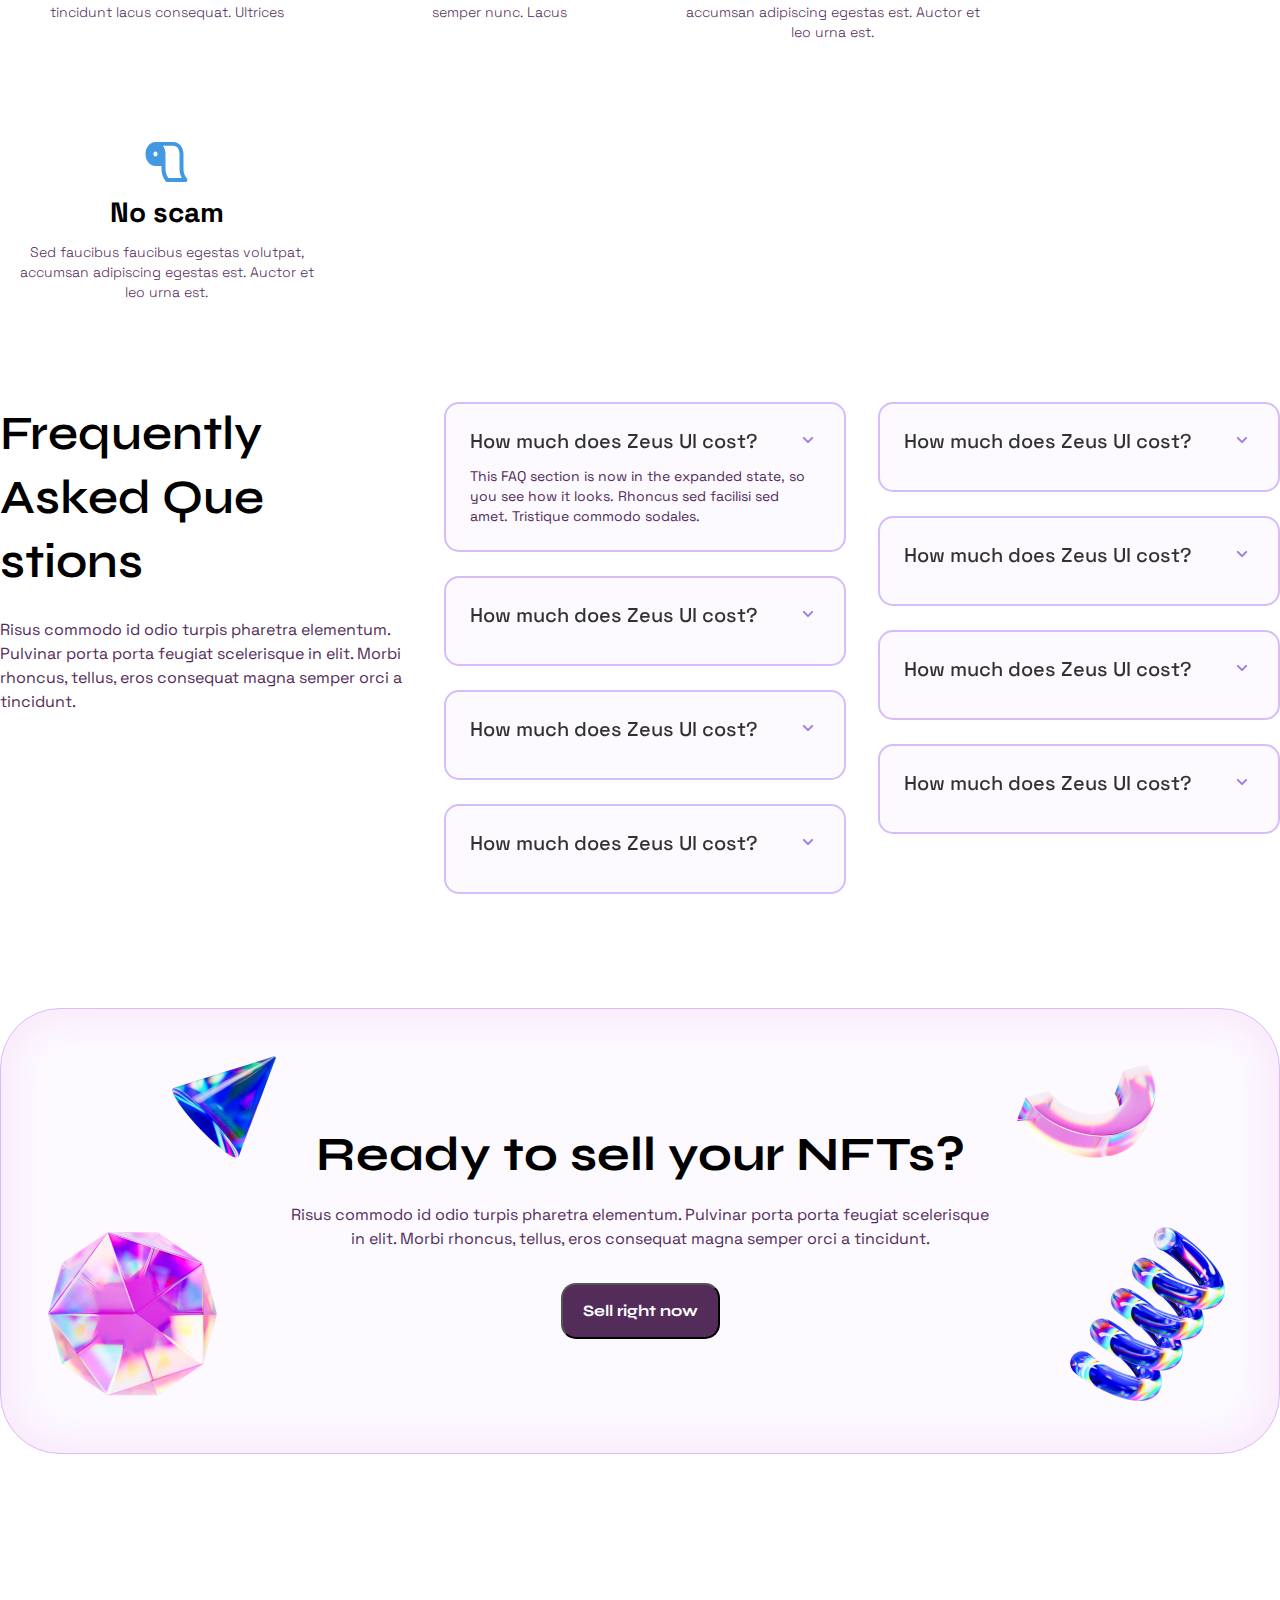
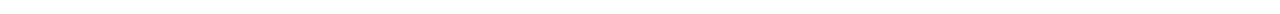
==== commit ad04e36d: "ready" ====
--- a/index.html
+++ b/index.html
@@ -362,6 +362,16 @@
     </script>
 
     <!-- section__qanda end -->
+
+    <section class="section__ready">
+        <div class="ready__wrapper">
+            <img src="./img/section__ready/left.png" alt="">
+            <img src="./img/section__ready/right.png" alt="">
+            <h2>Ready to sell your NFTs?</h2>
+            <h3>Risus commodo id odio turpis pharetra elementum. Pulvinar porta porta feugiat scelerisque<br> in elit. Morbi rhoncus, tellus, eros consequat magna semper orci a tincidunt. </h3>
+            <button>Sell right now</button>
+        </div>
+    </section>
 </body>
 
 </html>--- a/style.css
+++ b/style.css
@@ -408,4 +408,82 @@
     right: 24px;
     top: 24px;
     cursor: pointer;
+}
+
+/* section__ready */
+
+.section__ready {
+    display: flex;
+    justify-content: center;
+    margin: 0 auto;
+    max-width: 1440px;
+    margin-top: 90px;
+    margin-bottom: 160px;
+}
+
+.ready__wrapper {
+    background: #FCFAFF;
+    border: 1px solid #D6BCFA;
+    box-shadow: inset 0px 0px 50px #F8E0FA;
+    border-radius: 60px;
+
+    display: flex;
+    flex-flow: column;
+    justify-content: center;
+    align-items: center;
+
+    width: 1300px;
+    height: 446px;
+
+    position: relative;
+    
+}
+
+.ready__wrapper h2 {
+    font-family: 'Syne';
+    font-style: normal;
+    font-weight: 700;
+    font-size: 48px;
+    line-height: 64px;
+    text-align: center;
+    color: #000000;
+    margin-top: 0px;
+    margin-bottom: 16px;
+}
+
+.ready__wrapper h3 {
+    font-family: 'Space Grotesk';
+    font-style: normal;
+    font-weight: 400;
+    font-size: 16px;
+    line-height: 24px;
+    text-align: center;
+    color: #532C59;
+    margin-top: 0px;
+    margin-bottom: 32px;
+}
+
+.ready__wrapper button {
+    font-family: 'Syne';
+    font-style: normal;
+    font-weight: 700;
+    font-size: 16px;
+    line-height: 20px;
+    color: #FFFFFF;
+    background: #532C59;
+    border-radius: 15px;
+    outline: none;
+    padding: 16px 20px;
+}
+
+.ready__wrapper img {
+    position: absolute;
+}
+
+.ready__wrapper img:first-child {
+    left: 0
+}
+
+.ready__wrapper img:nth-child(2) {
+    right: 0;
 }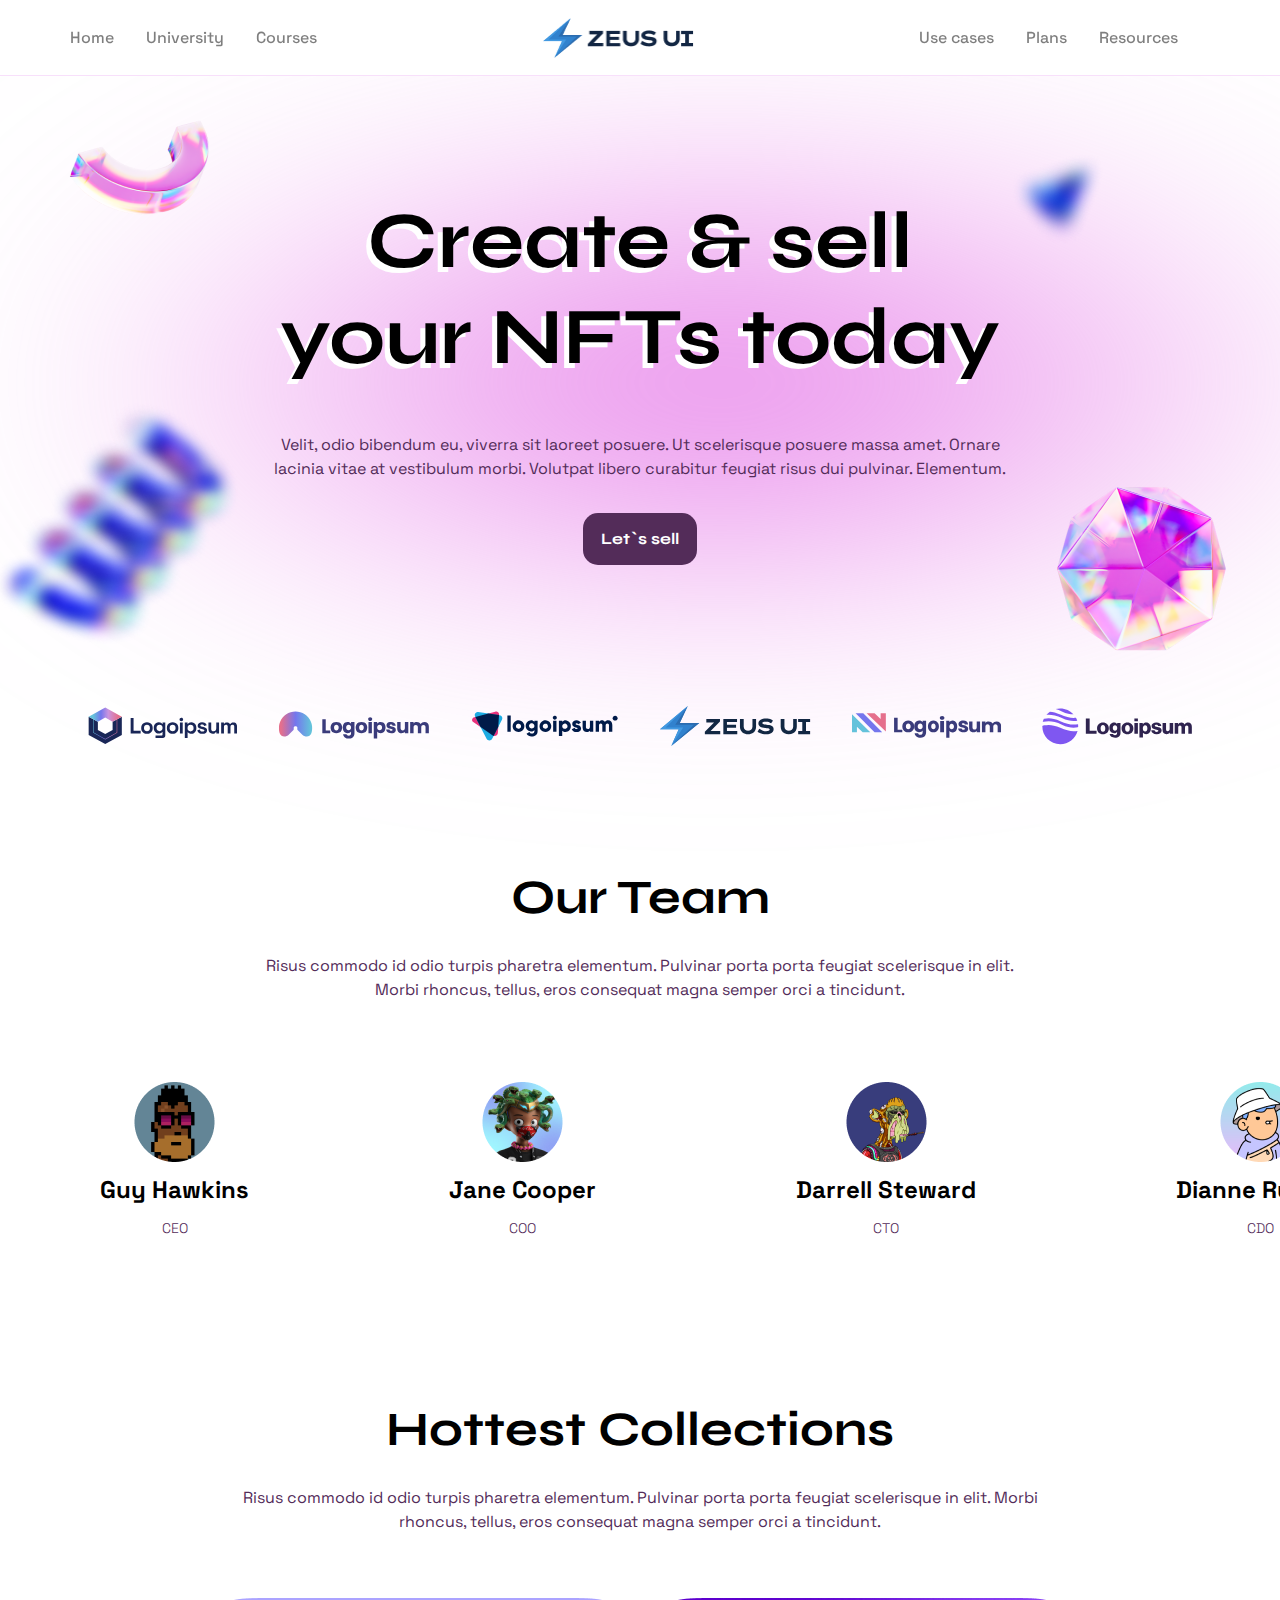
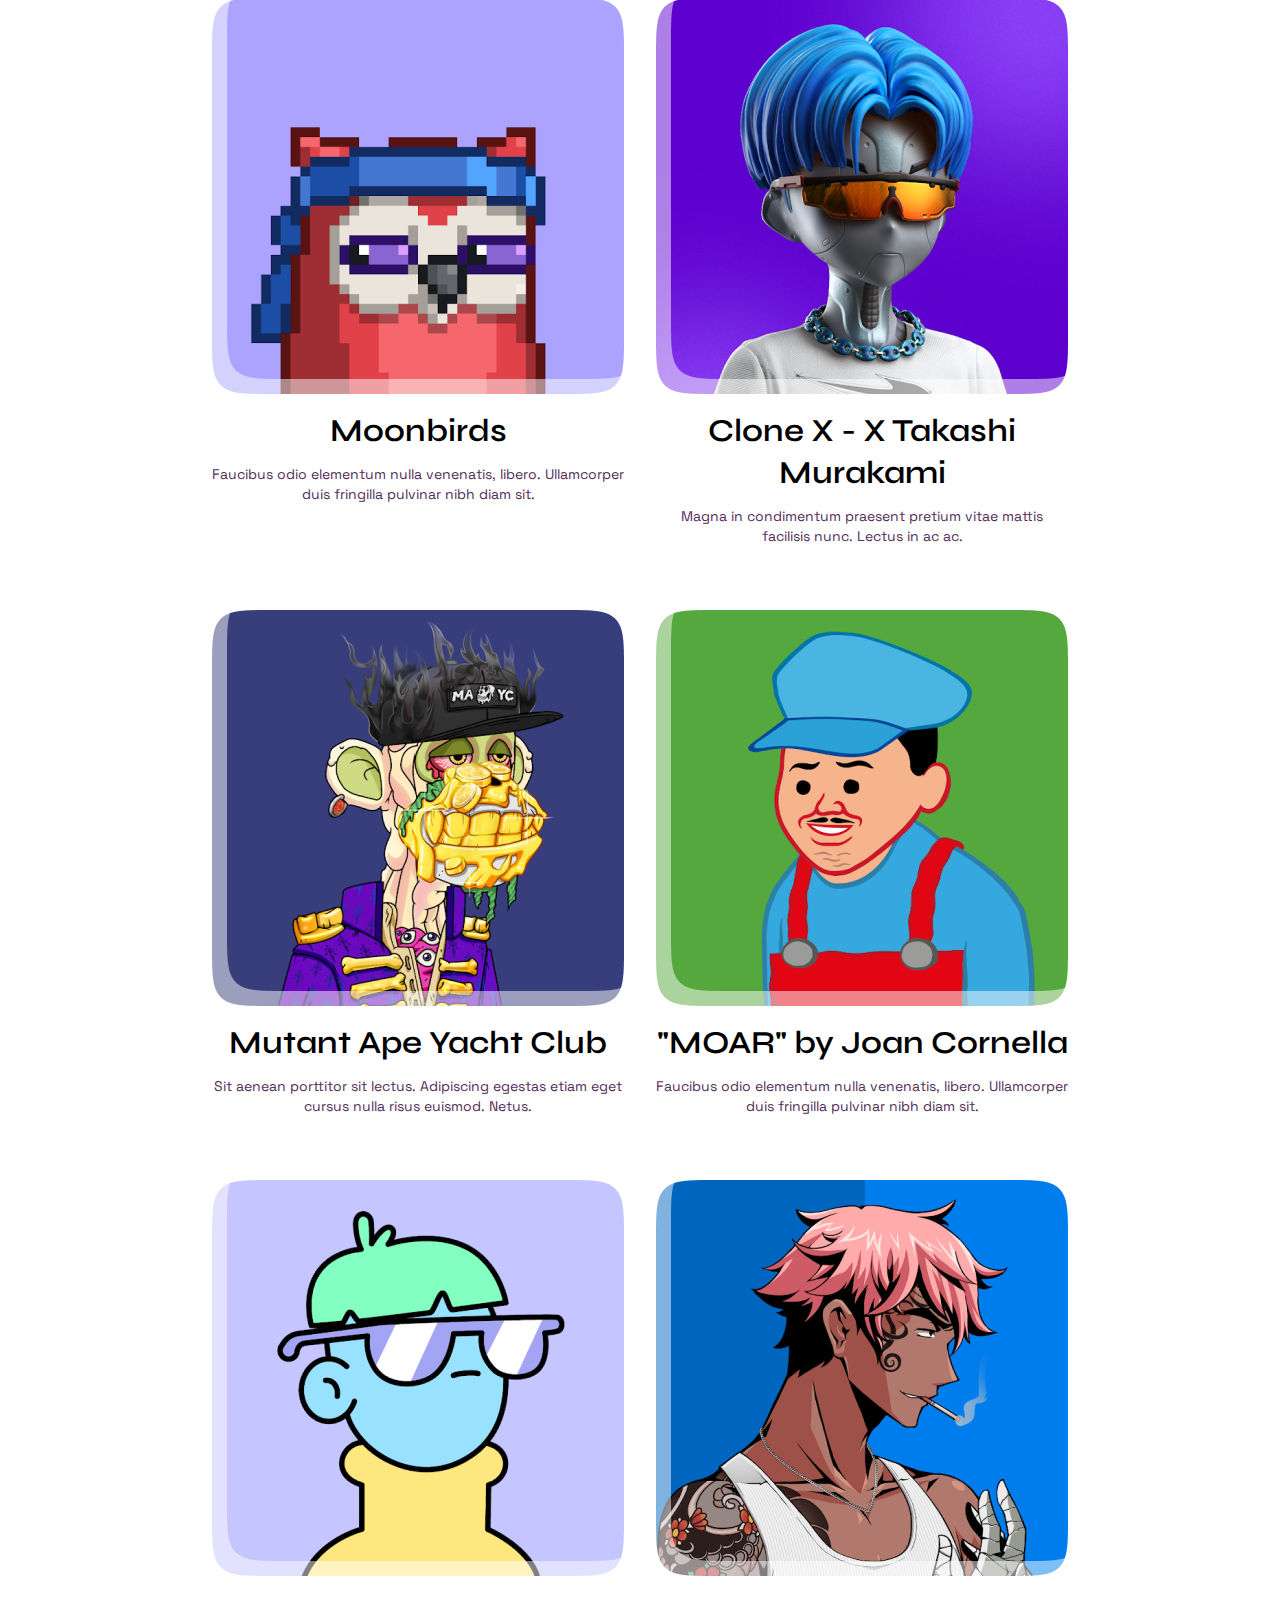
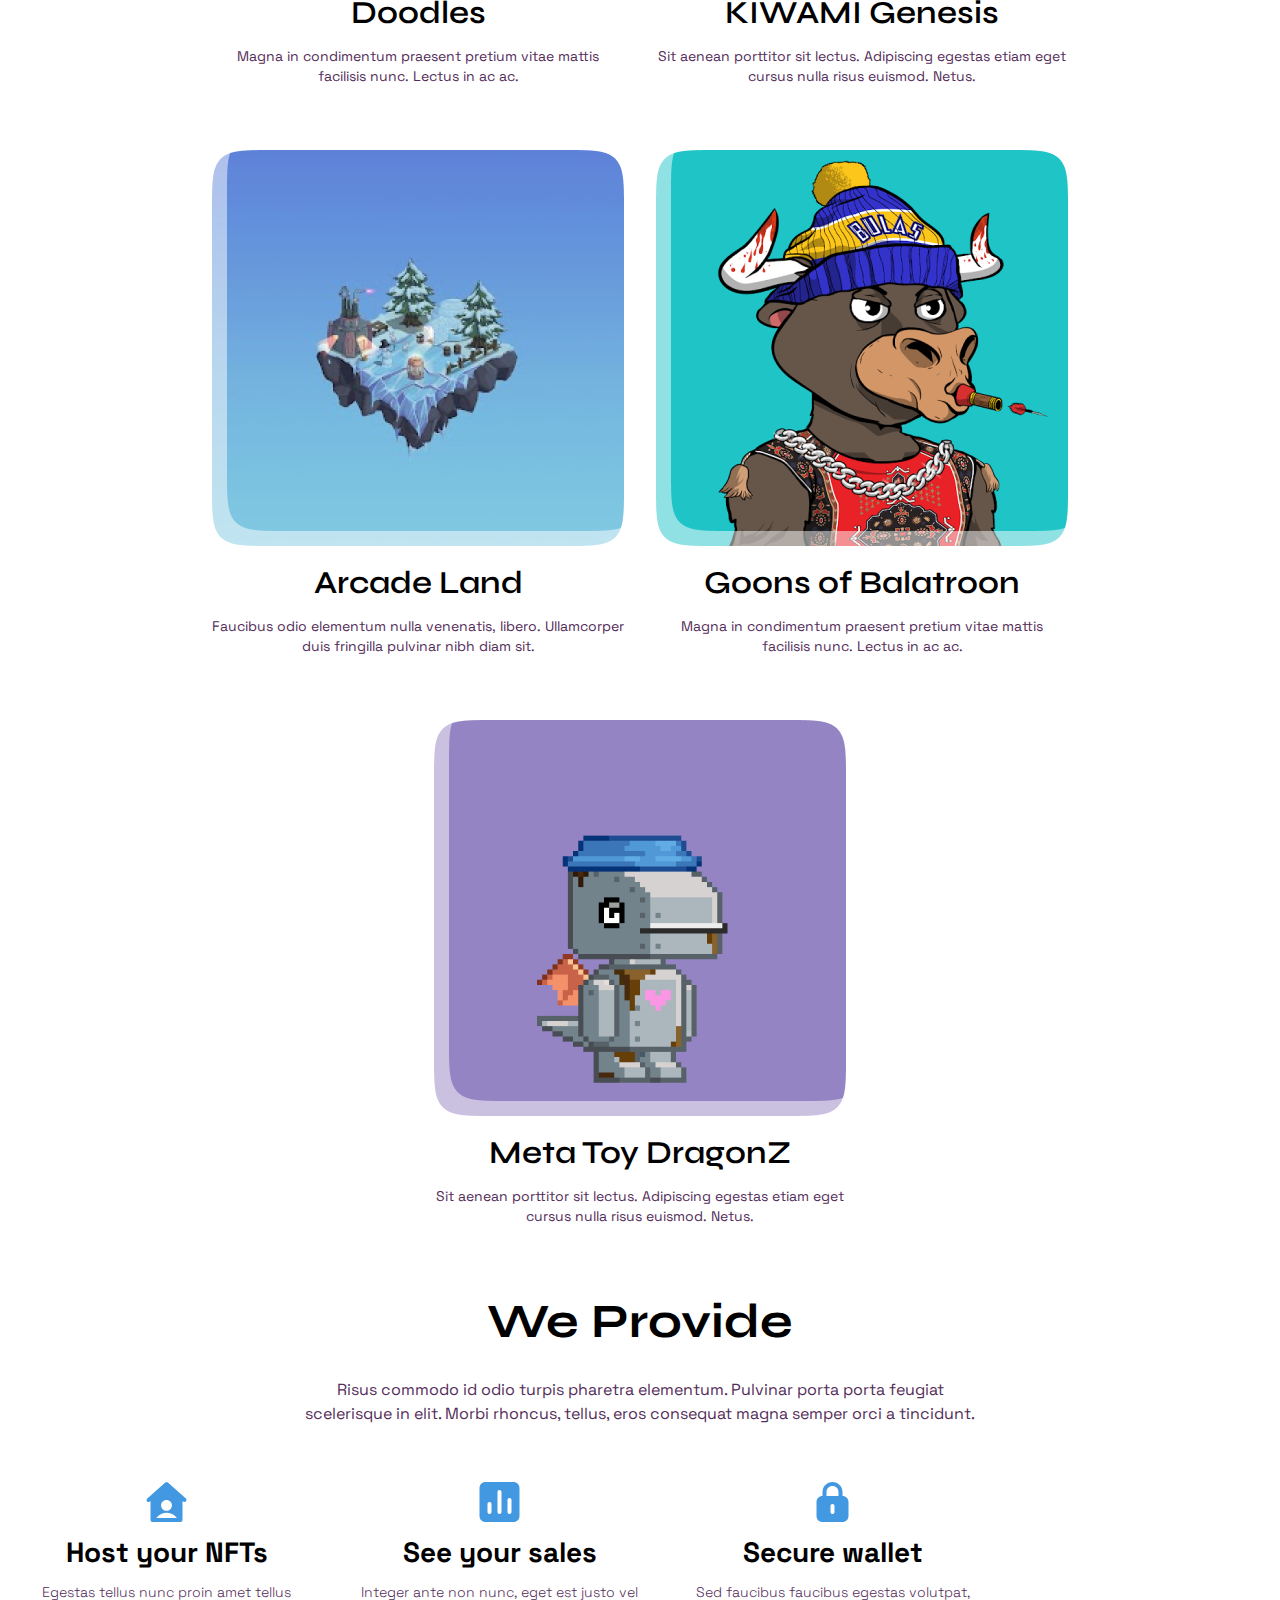
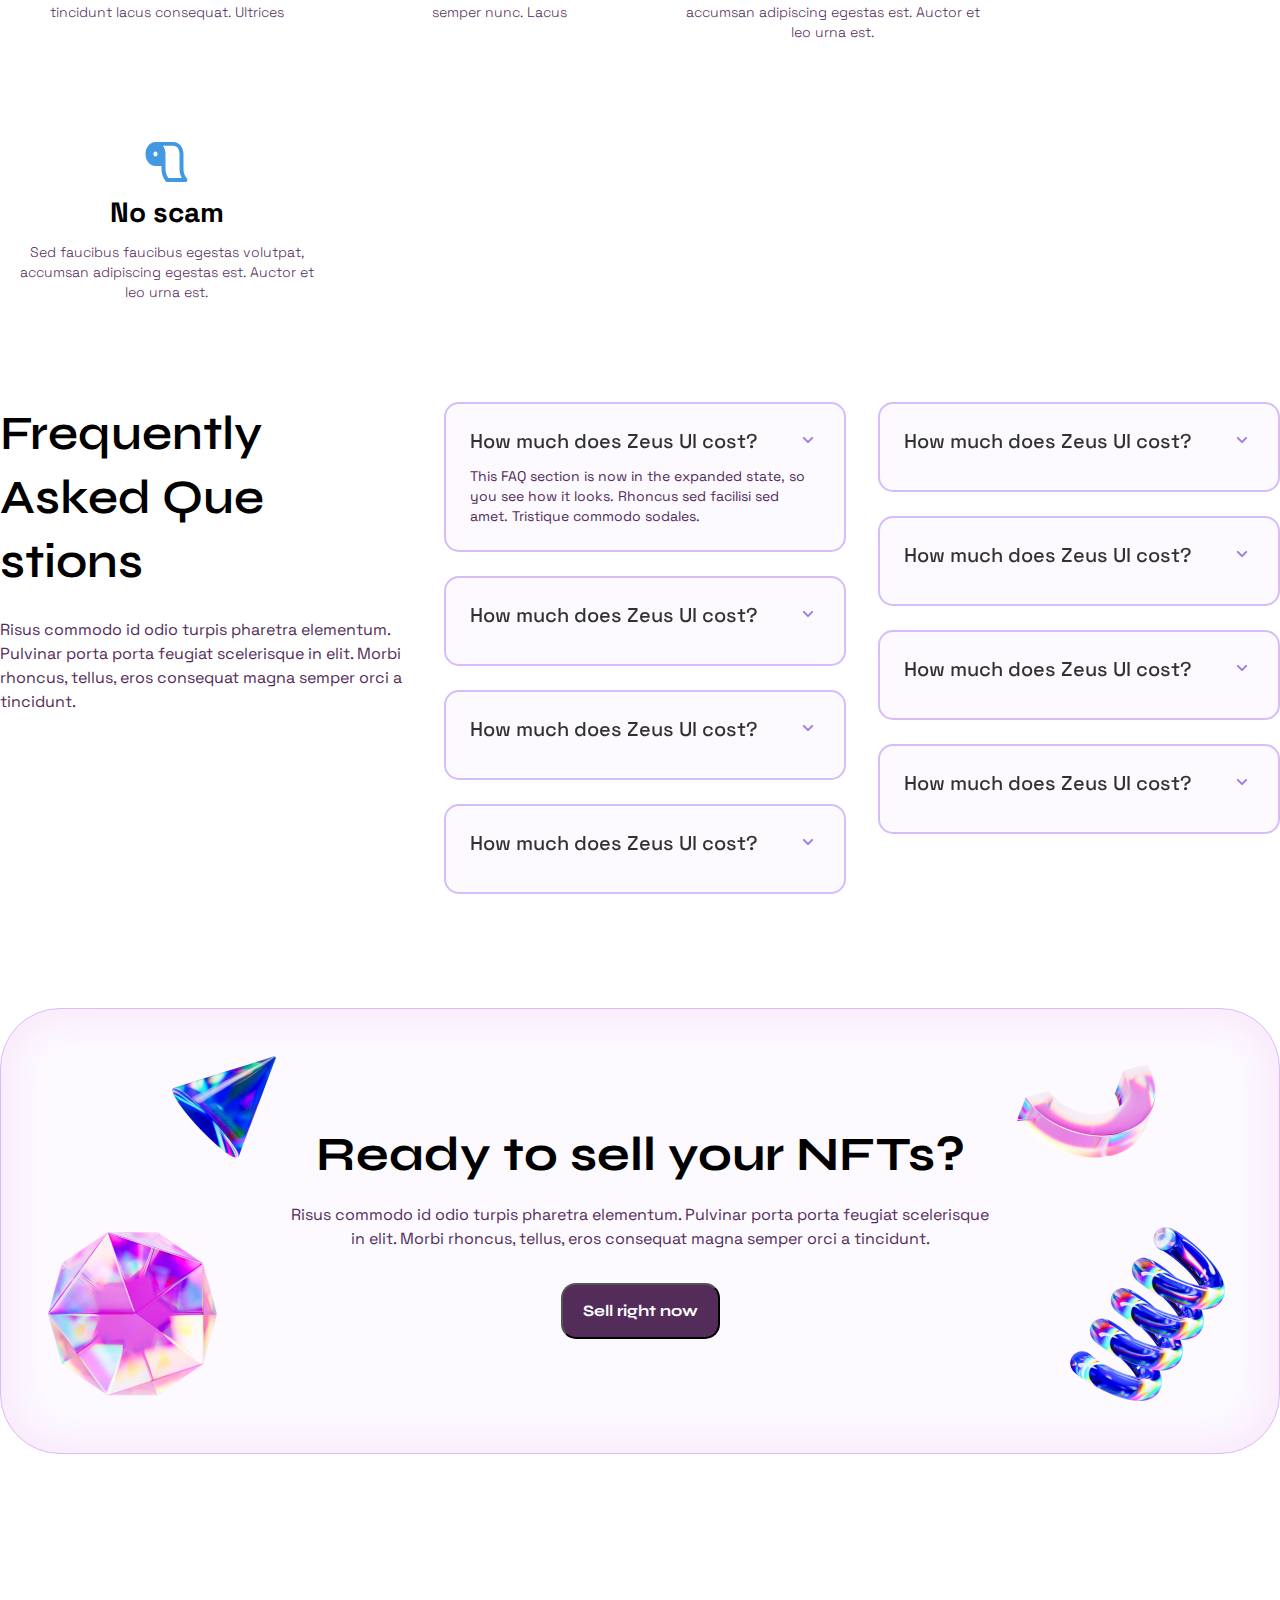
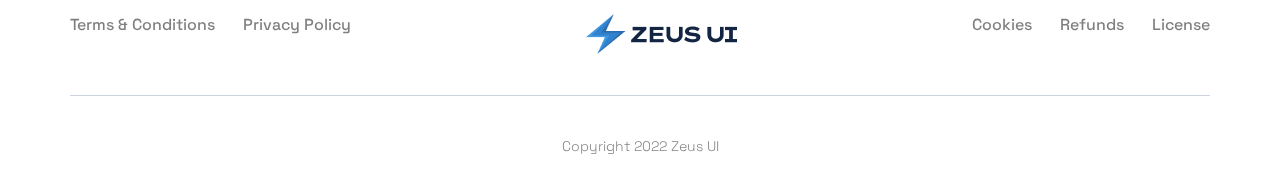
==== commit 69559db0: "footer" ====
--- a/index.html
+++ b/index.html
@@ -363,6 +363,8 @@
 
     <!-- section__qanda end -->
 
+
+    <!-- section__ready start  -->
     <section class="section__ready">
         <div class="ready__wrapper">
             <img src="./img/section__ready/left.png" alt="">
@@ -372,6 +374,27 @@
             <button>Sell right now</button>
         </div>
     </section>
+    <!-- section__ready end -->
+
+    <!-- footer start -->
+    <footer>
+        <div class="top">
+            <div class="a__wrapper">
+            <a href="#">Terms & Conditions</a>
+            <a href="# ">Privacy Policy </a>
+        </div>
+            <img src="./img/Logo.png" alt="">
+            <div class="a__wrapper">
+            <a href="#">Cookies</a>
+            <a href="#">Refunds</a>
+            <a href="#">License </a>
+        </div>
+        </div>
+        <div class="bottom">
+            Copyright 2022 Zeus UI
+        </div>
+    </footer>
+    <!-- footer end -->
 </body>
 
 </html>--- a/style.css
+++ b/style.css
@@ -486,4 +486,52 @@
 
 .ready__wrapper img:nth-child(2) {
     right: 0;
+}
+
+
+/* footer */
+
+footer {
+    max-width: 1440px;
+    margin: 0 auto;
+    display: flex;
+    flex-flow: column;
+    padding-right: 70px;
+    padding-left: 70px;
+}
+
+footer .top {
+    display: flex;
+    justify-content: space-between;
+    padding-bottom: 41px;
+    border-bottom: 1px solid #CCD5DF;
+}
+
+footer .top a {
+    font-family: 'Space Grotesk';
+    font-style: normal;
+    font-weight: 500;
+    font-size: 16px;
+    line-height: 20px;
+    color: #000000;
+    opacity: 0.5;
+    text-decoration: none;
+    margin-right: 24px;
+}
+
+footer .top .a__wrapper a:last-child {
+    margin-right: 0px;
+}
+
+footer .bottom {
+    font-family: 'Space Grotesk';
+    font-style: normal;
+    font-weight: 300;
+    font-size: 14px;
+    line-height: 20px;
+    text-align: center;
+    color: #000000;
+    opacity: 0.5;
+    padding-top: 40px;
+    padding-bottom: 40px;
 }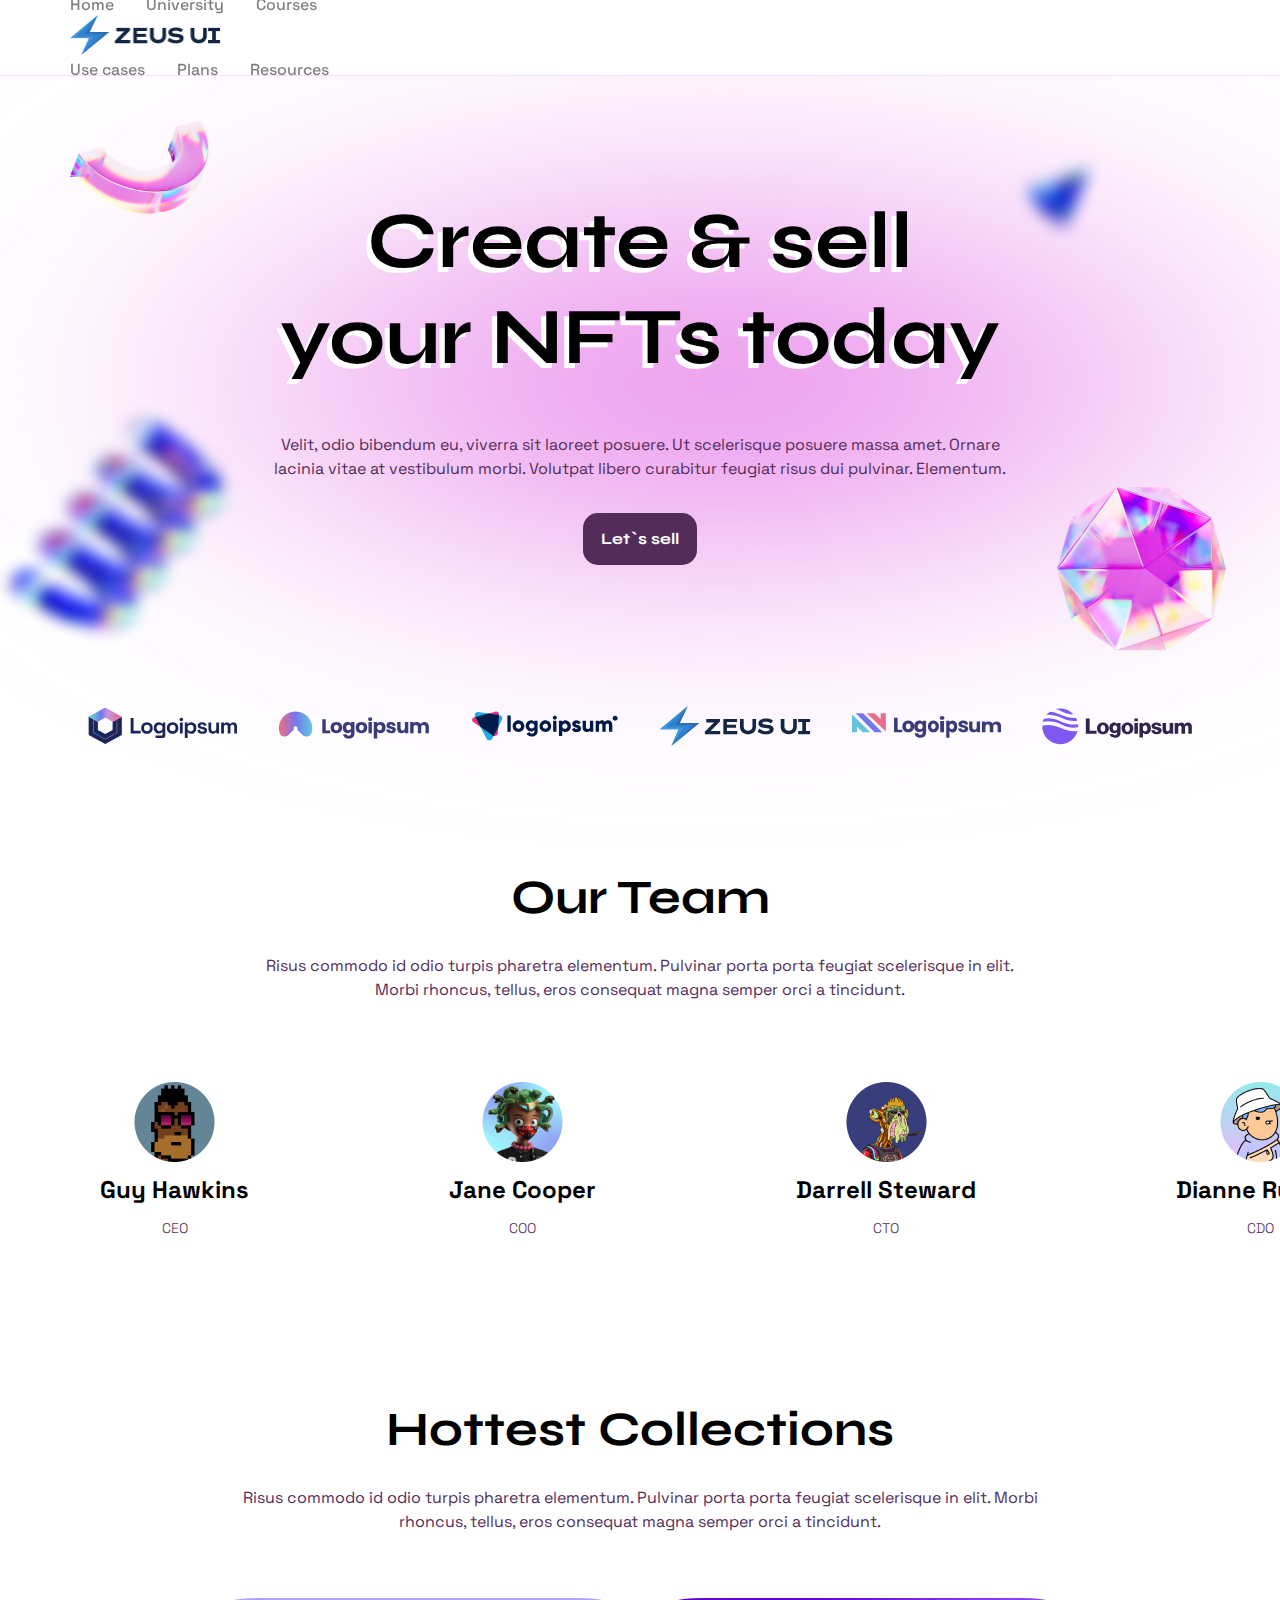
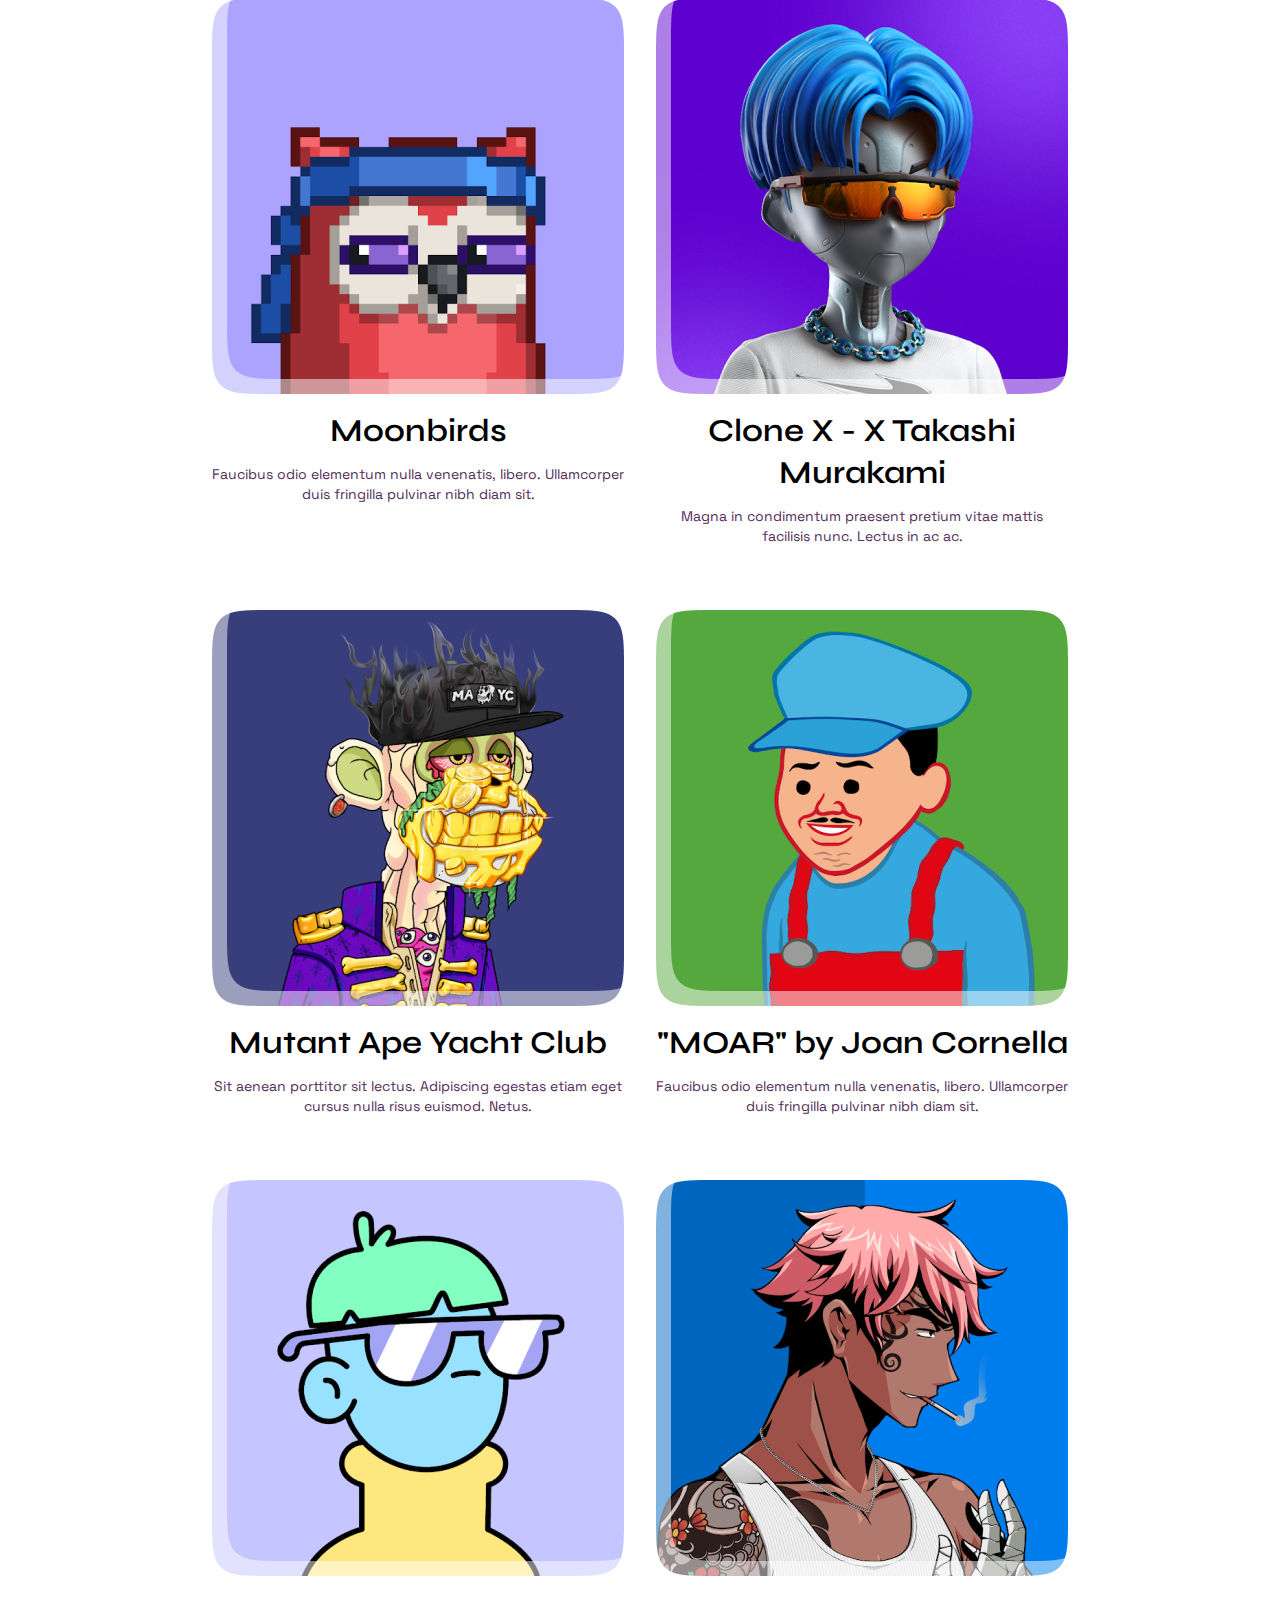
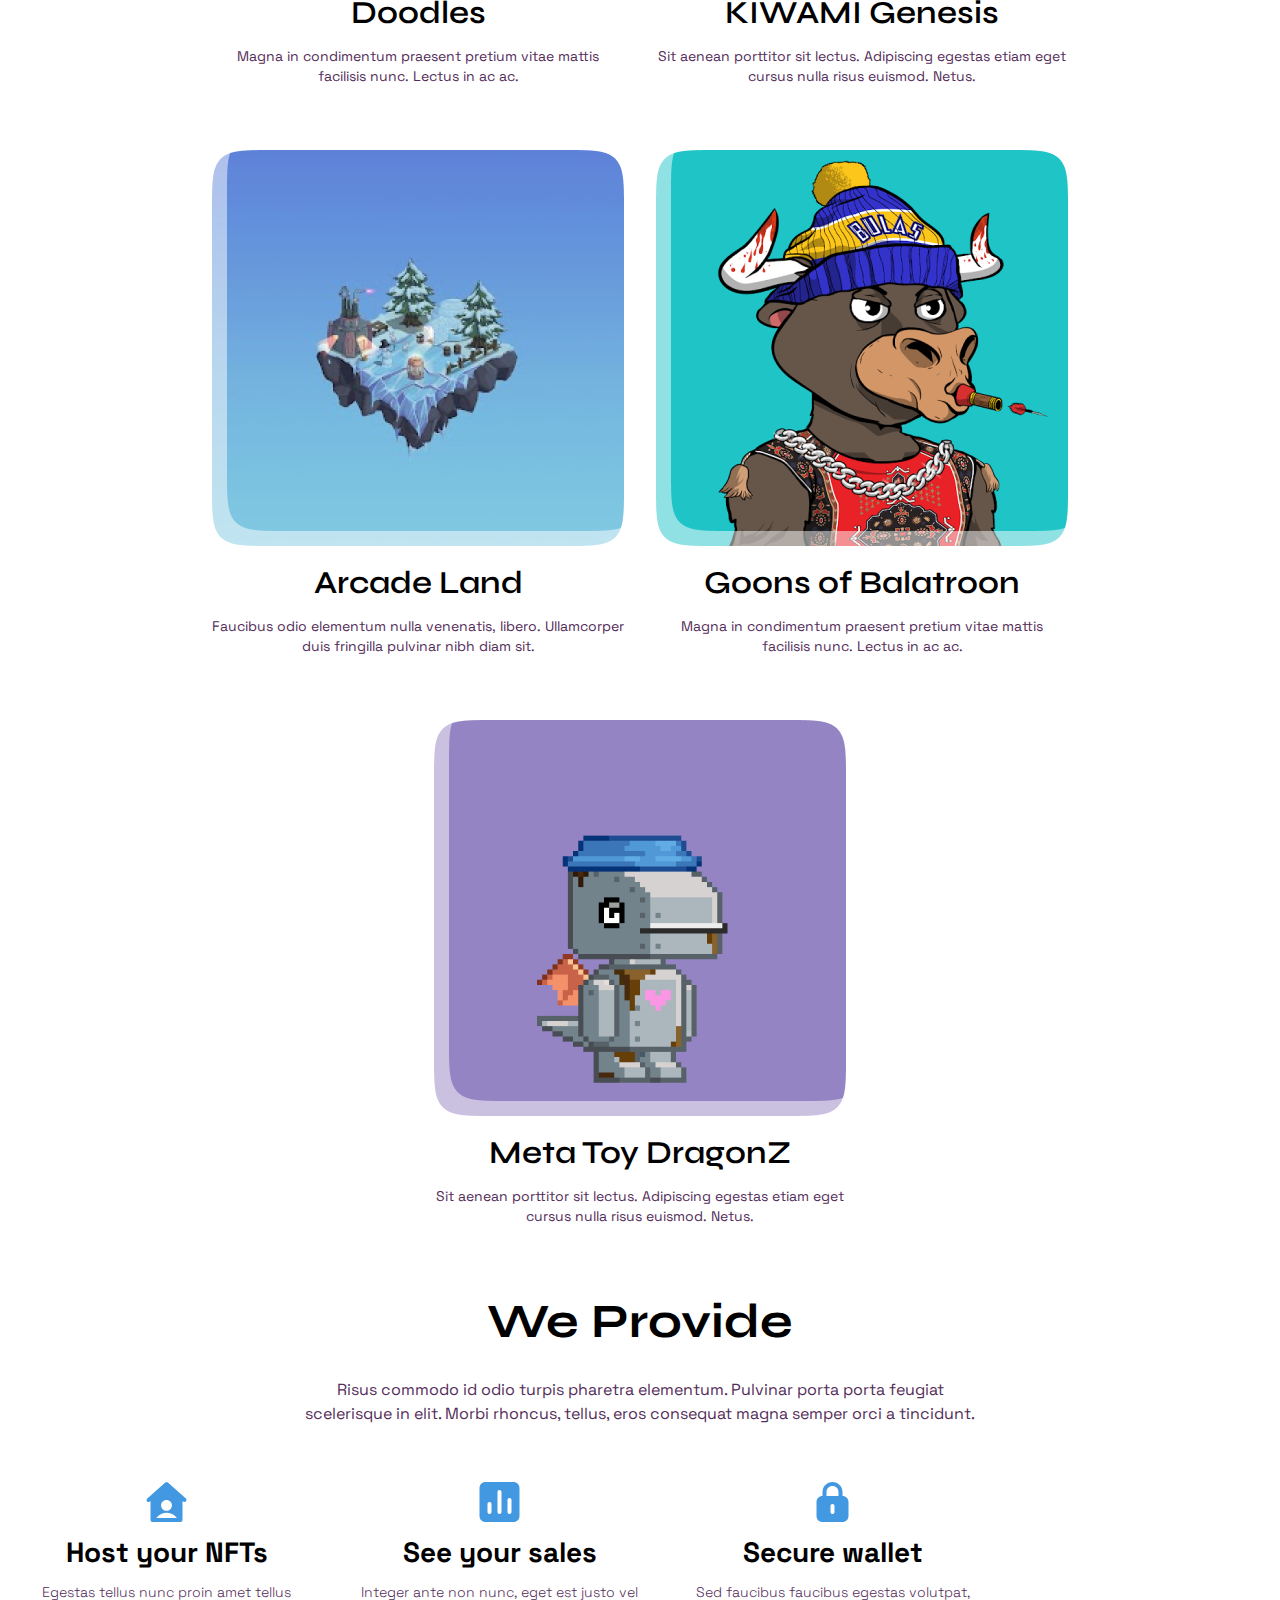
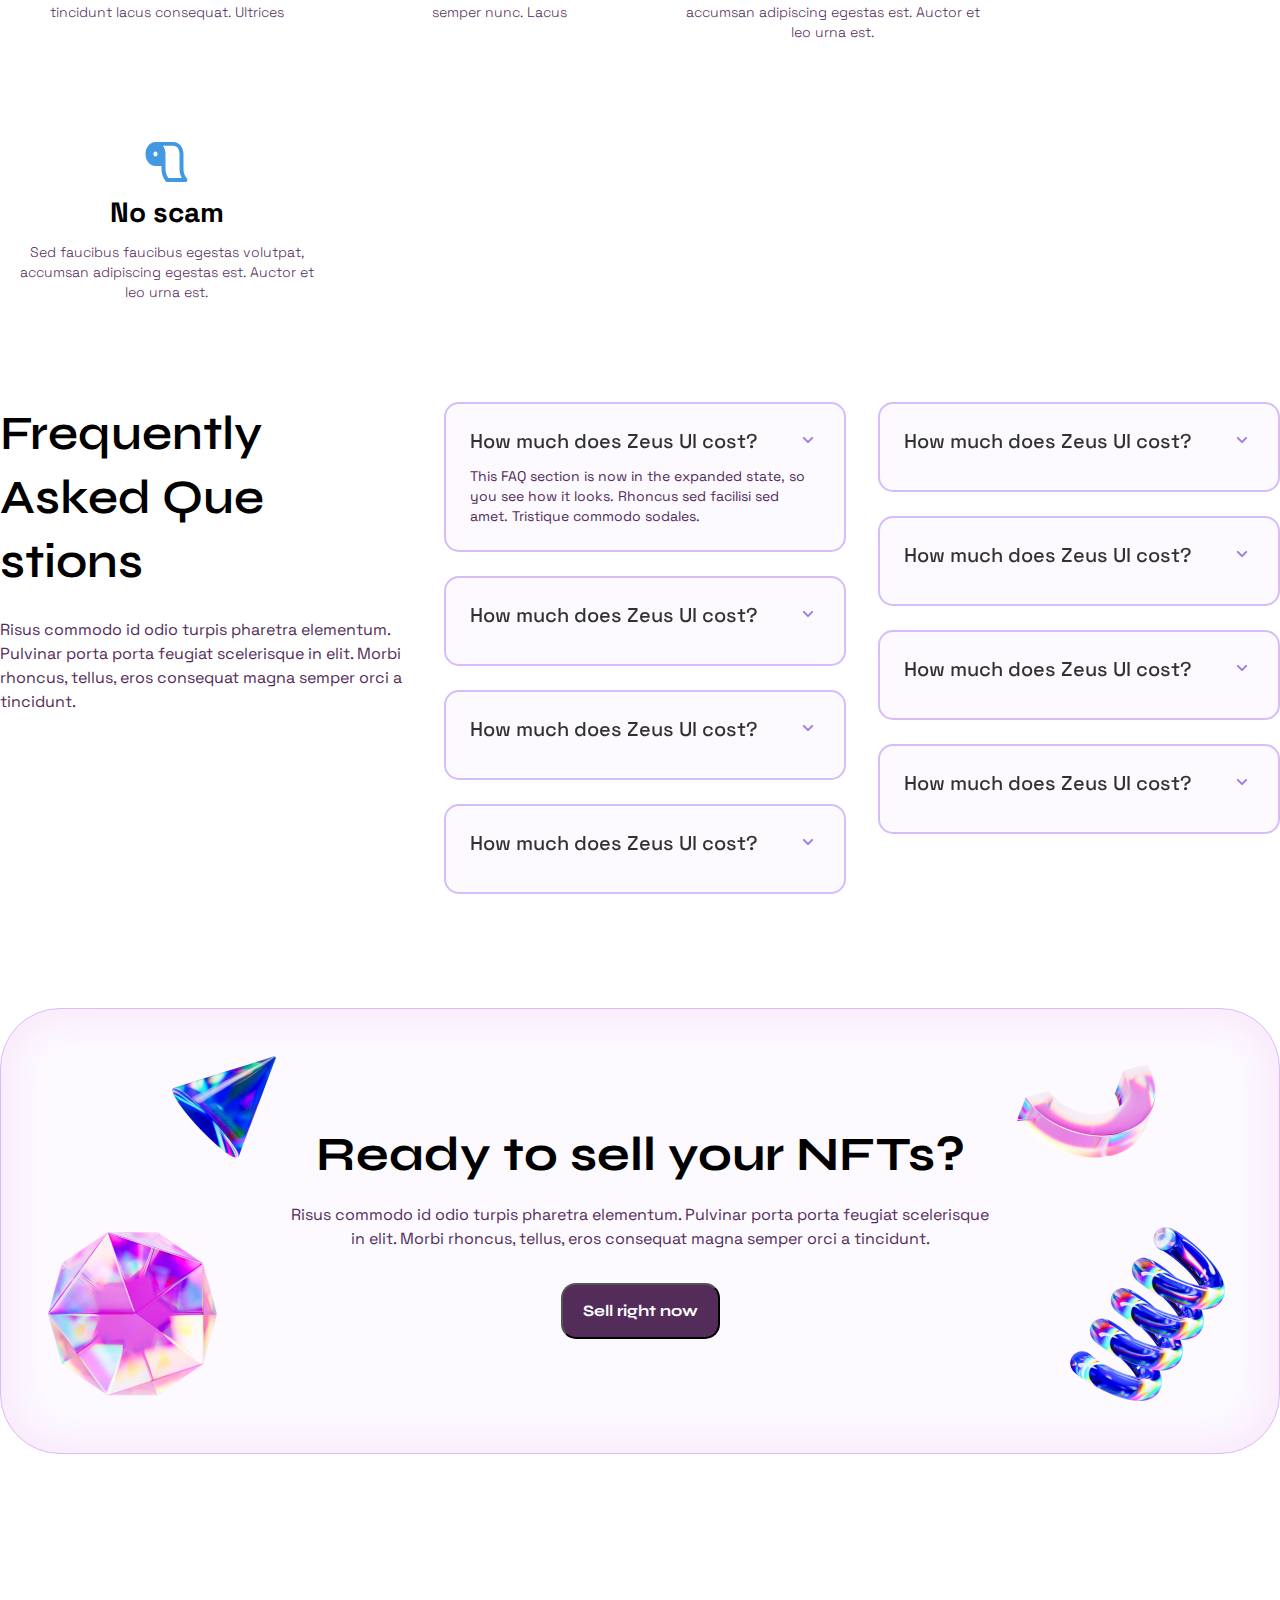
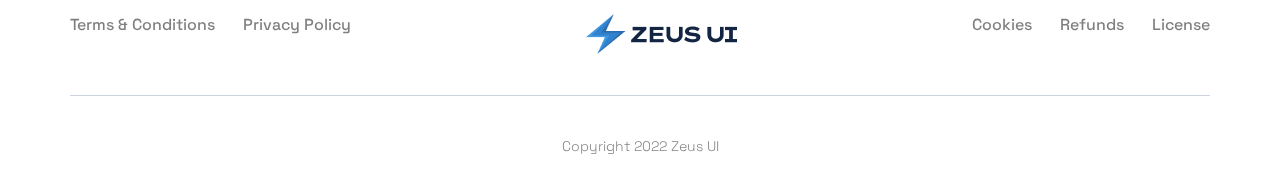
==== commit b5fa129d: "css" ====
--- a/index.html
+++ b/index.html
@@ -20,16 +20,18 @@
 
 <body>
     <header>
-        <div class="menu__wrapper">
-            <a href="#">Home</a>
-            <a href="#">University</a>
-            <a href="#">Courses</a>
-        </div>
-        <img src="img/Logo.png">
-        <div class="menu__wrapper">
-            <a href="#">Use cases</a>
-            <a href="#">Plans</a>
-            <a href="#">Resources</a>
+        <div class="wrapper">
+            <div class="menu__wrapper">
+                <a href="#">Home</a>
+                <a href="#">University</a>
+                <a href="#">Courses</a>
+            </div>
+            <img src="img/Logo.png">
+            <div class="menu__wrapper">
+                <a href="#">Use cases</a>
+                <a href="#">Plans</a>
+                <a href="#">Resources</a>
+            </div>
         </div>
     </header>
 
@@ -221,7 +223,8 @@
                         d="M16.9 9.1999C16.5 8.7999 15.9 8.7999 15.5 9.1999L12 12.6999L8.49999 9.1999C8.09999 8.7999 7.49999 8.7999 7.09999 9.1999C6.69999 9.5999 6.69999 10.1999 7.09999 10.5999L11.3 14.7999C11.5 14.9999 11.7 15.0999 12 15.0999C12.3 15.0999 12.5 14.9999 12.7 14.7999L16.9 10.5999C17.3 10.1999 17.3 9.5999 16.9 9.1999Z"
                         fill="#9F7AEA" />
                 </svg>
-                <span class="span" style="max-height: 60px">This FAQ section is now in the expanded state, so you see how
+                <span class="span" style="max-height: 60px">This FAQ section is now in the expanded state, so you see
+                    how
                     it
                     looks. Rhoncus sed facilisi sed amet. Tristique commodo sodales.</span>
             </div>
@@ -344,21 +347,6 @@
                 }
             })
         })
-
-
-
-        // qa__wrapper.addEventListener('click', () => {
-        //     console.log(span.style.maxHeight )
-        //     if(span.style.maxHeight === `0px`) {
-        //         span.style.maxHeight = span.scrollHeight + 'px';
-        //         qa__wrapper.style.background = '#fff'
-        //         btn.style.transform = 'rotate(180deg)'
-        //     } else {
-        //         span.style.maxHeight = 0
-        //         qa__wrapper.style.background = '#FCFAFF'
-        //         btn.style.transform = 'rotate(0deg)'
-        //     }
-        // })
     </script>
 
     <!-- section__qanda end -->
@@ -370,7 +358,8 @@
             <img src="./img/section__ready/left.png" alt="">
             <img src="./img/section__ready/right.png" alt="">
             <h2>Ready to sell your NFTs?</h2>
-            <h3>Risus commodo id odio turpis pharetra elementum. Pulvinar porta porta feugiat scelerisque<br> in elit. Morbi rhoncus, tellus, eros consequat magna semper orci a tincidunt. </h3>
+            <h3>Risus commodo id odio turpis pharetra elementum. Pulvinar porta porta feugiat scelerisque<br> in elit.
+                Morbi rhoncus, tellus, eros consequat magna semper orci a tincidunt. </h3>
             <button>Sell right now</button>
         </div>
     </section>
@@ -380,15 +369,15 @@
     <footer>
         <div class="top">
             <div class="a__wrapper">
-            <a href="#">Terms & Conditions</a>
-            <a href="# ">Privacy Policy </a>
-        </div>
+                <a href="#">Terms & Conditions</a>
+                <a href="# ">Privacy Policy </a>
+            </div>
             <img src="./img/Logo.png" alt="">
             <div class="a__wrapper">
-            <a href="#">Cookies</a>
-            <a href="#">Refunds</a>
-            <a href="#">License </a>
-        </div>
+                <a href="#">Cookies</a>
+                <a href="#">Refunds</a>
+                <a href="#">License </a>
+            </div>
         </div>
         <div class="bottom">
             Copyright 2022 Zeus UI
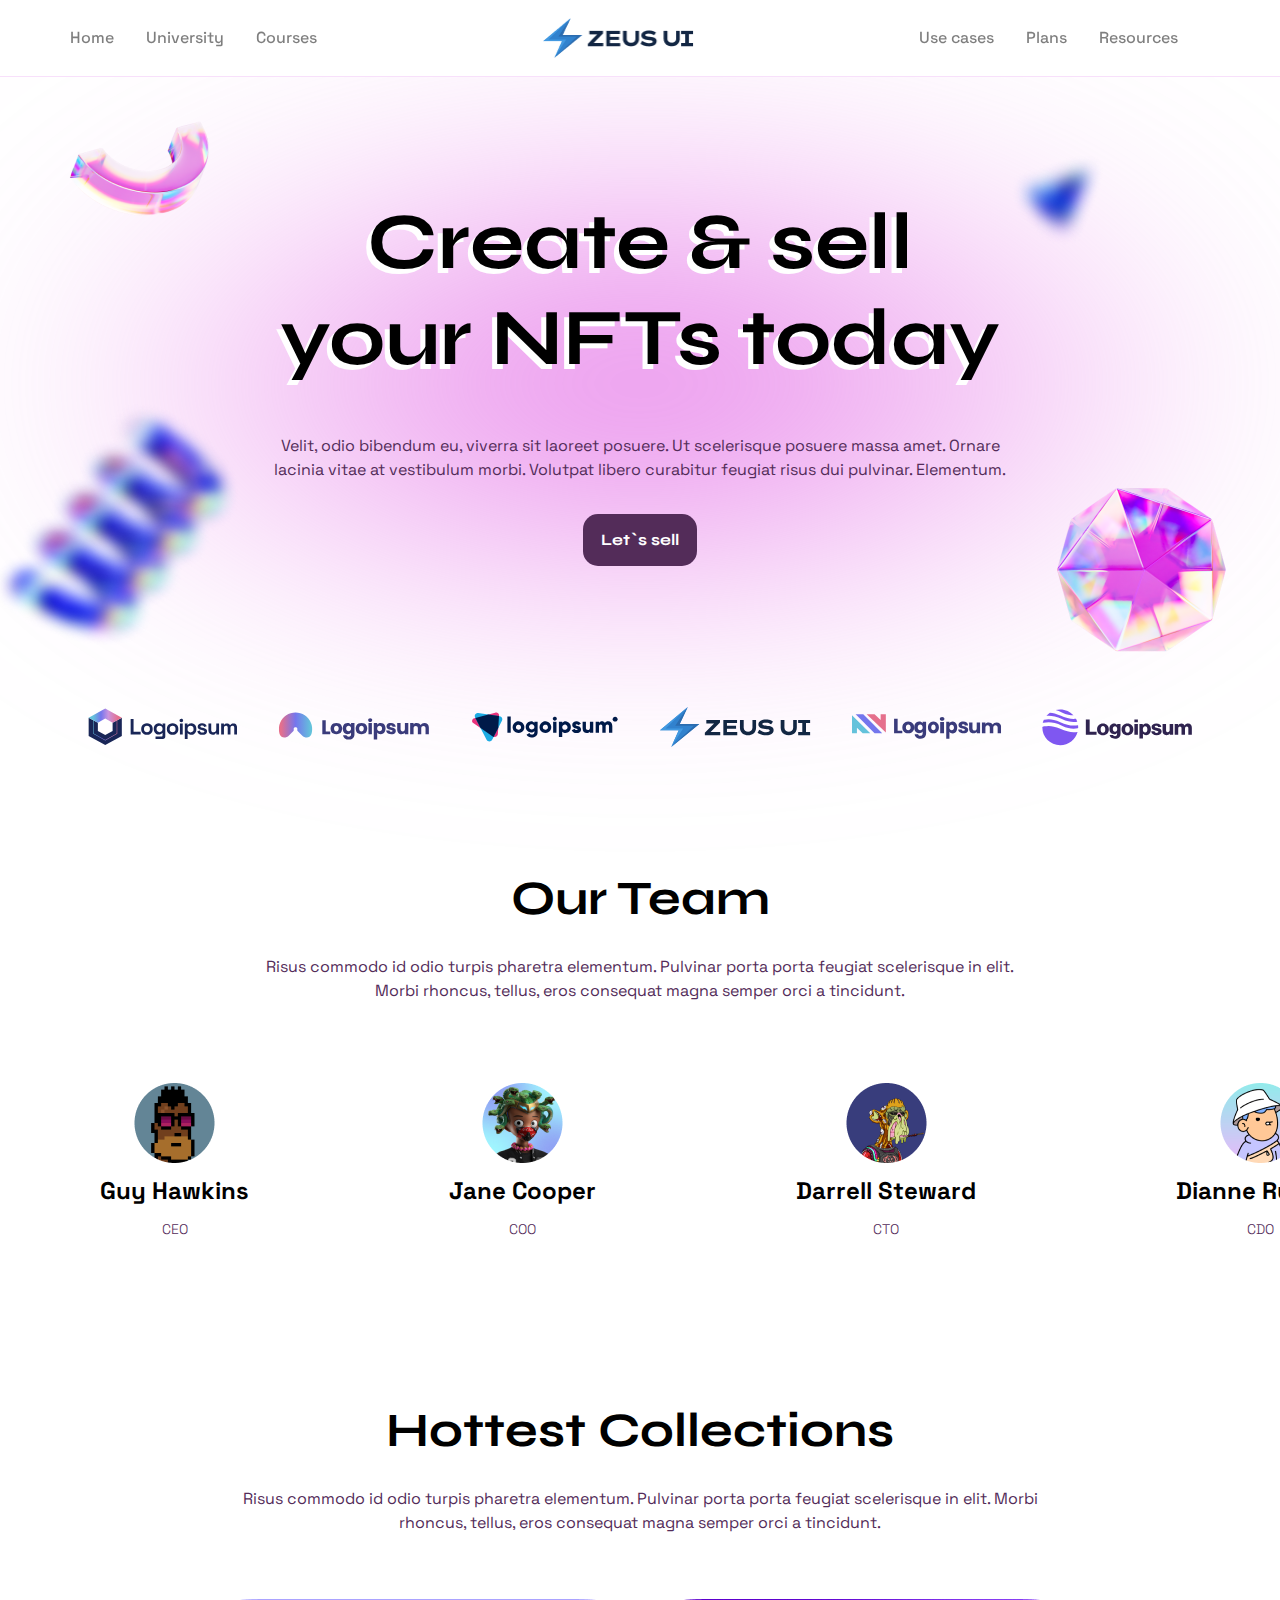
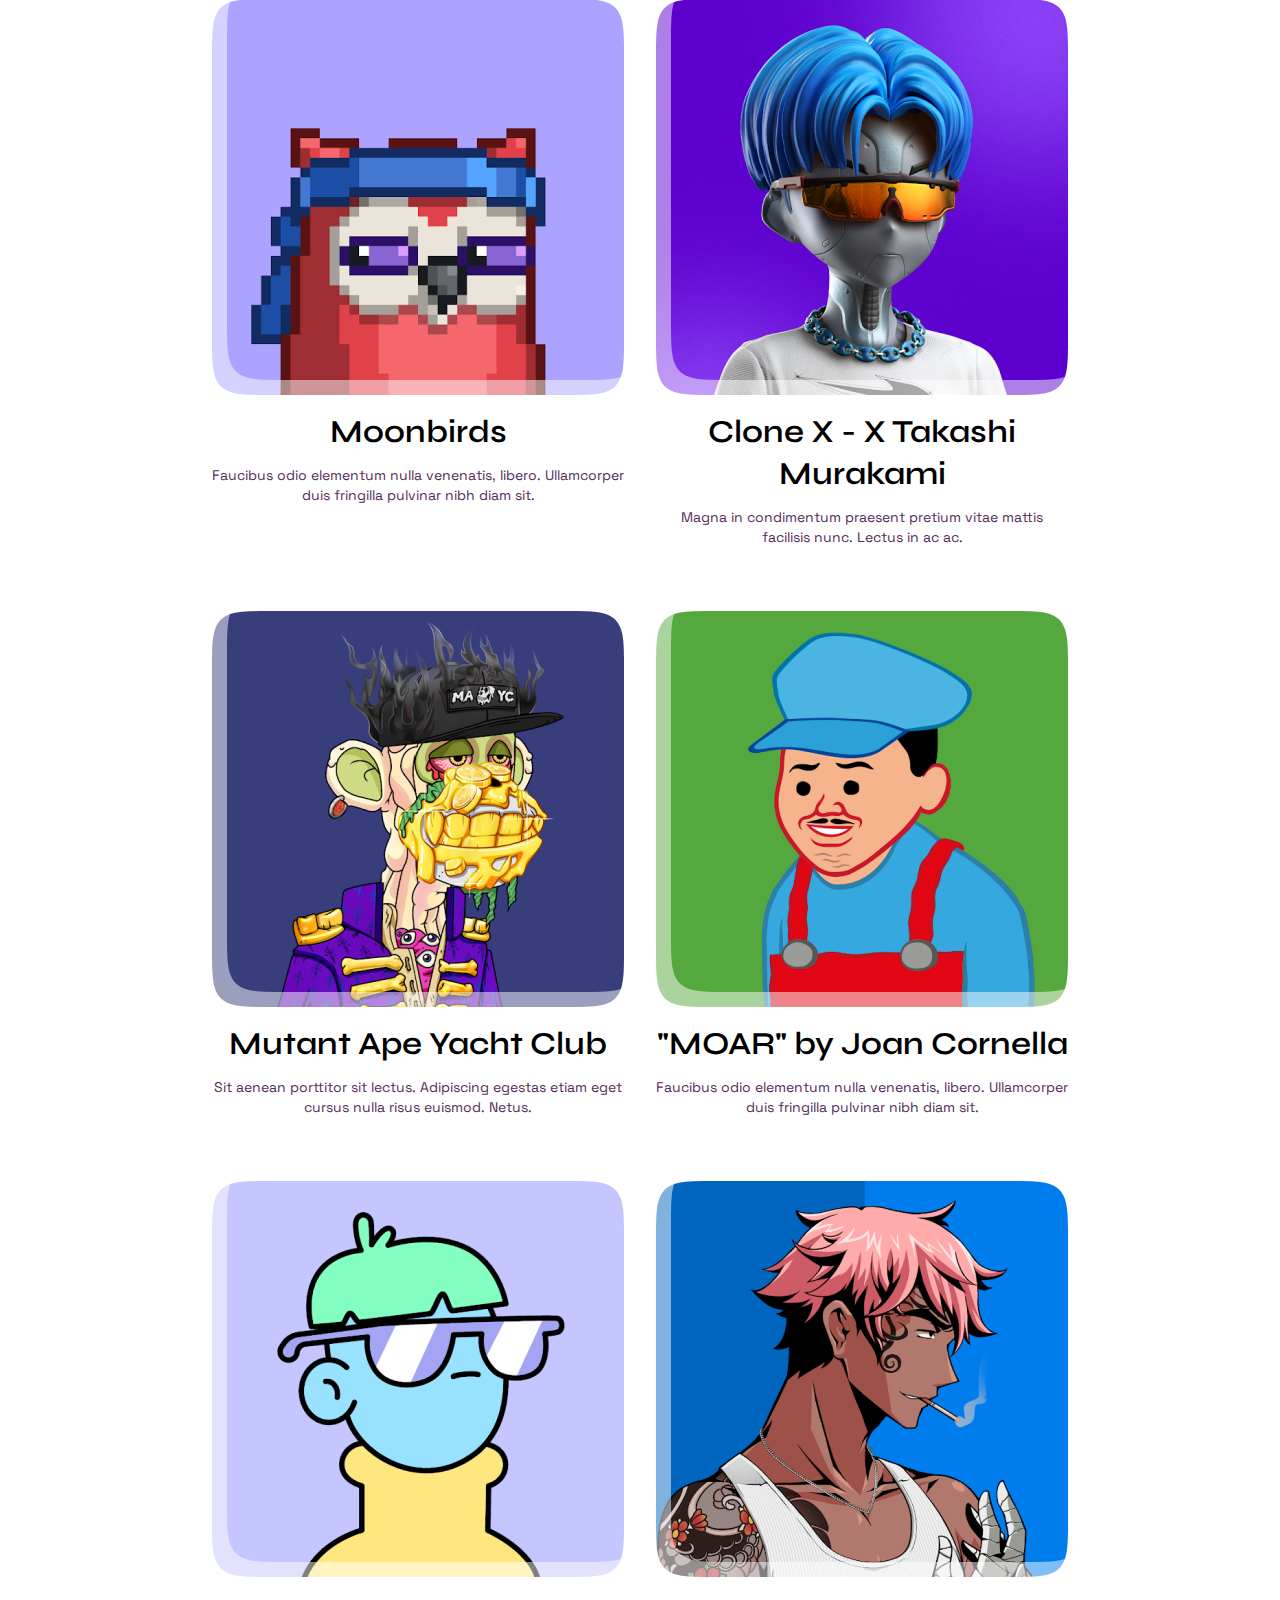
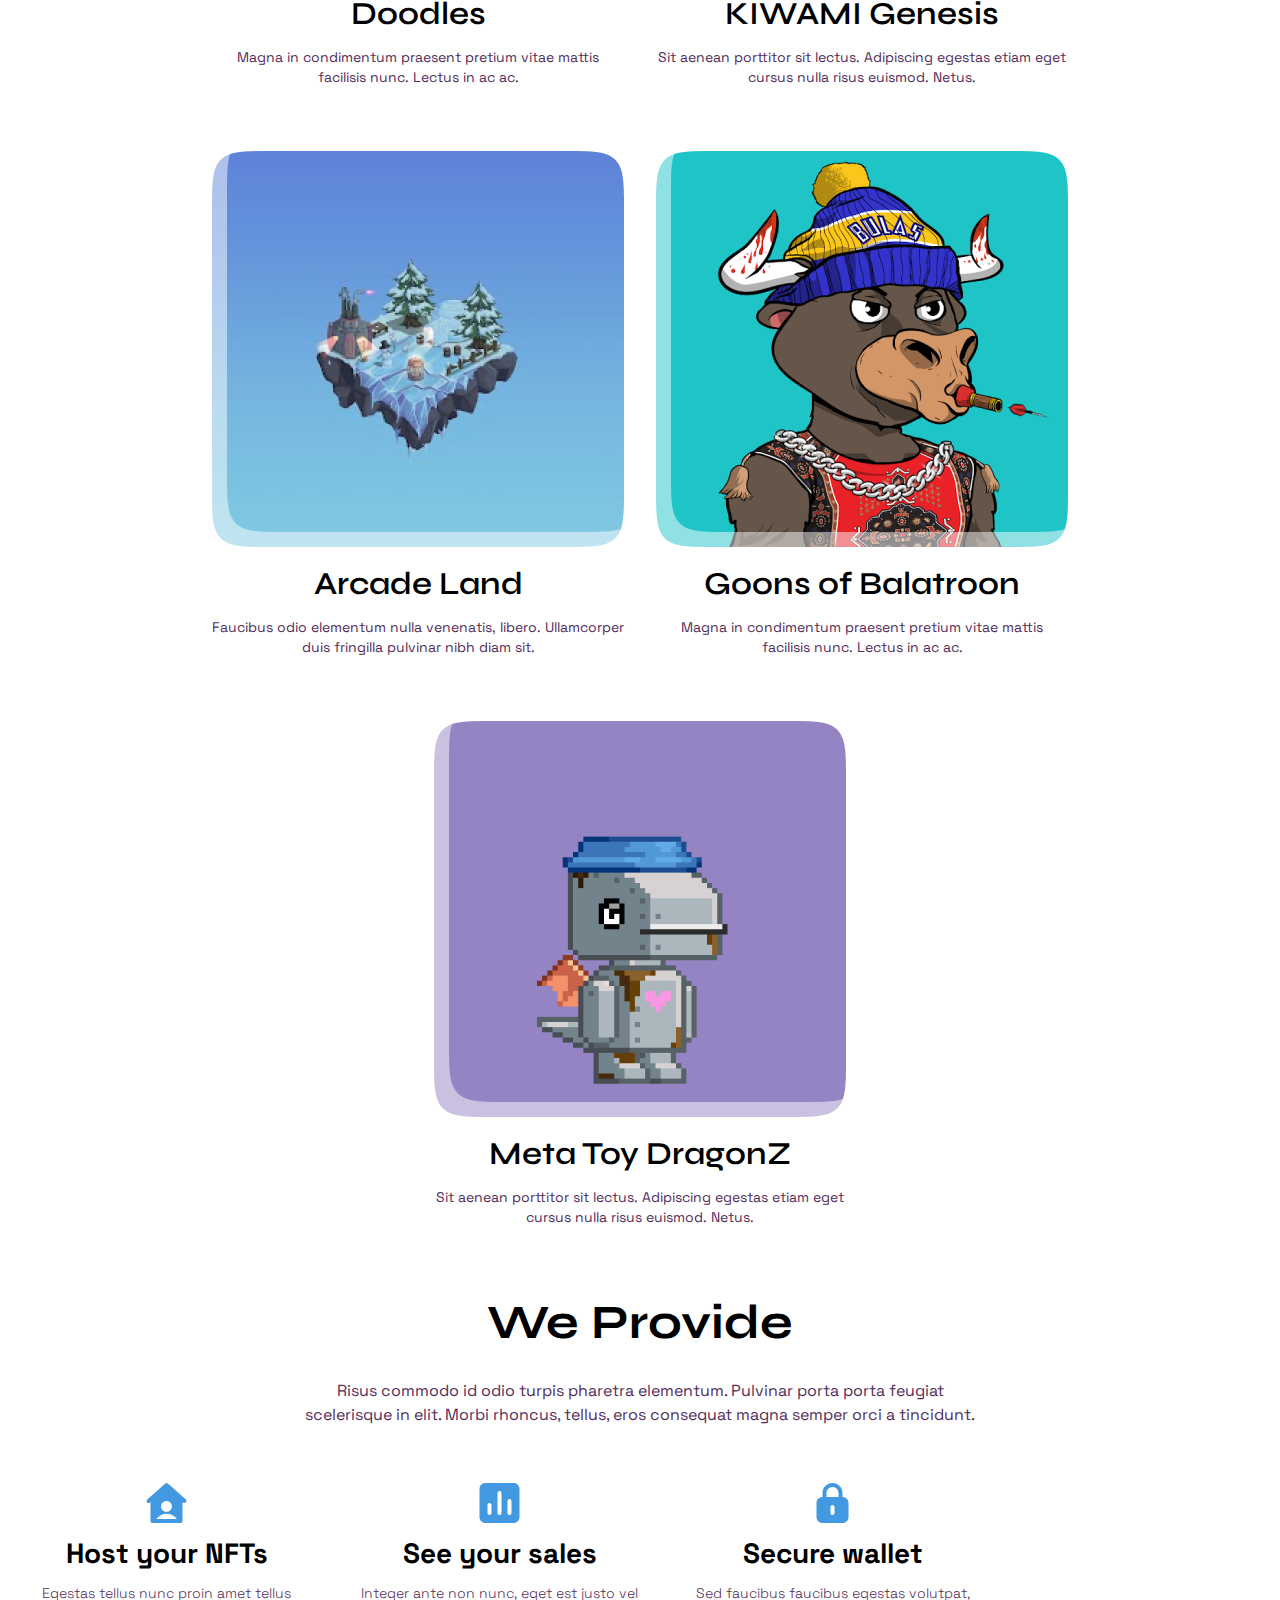
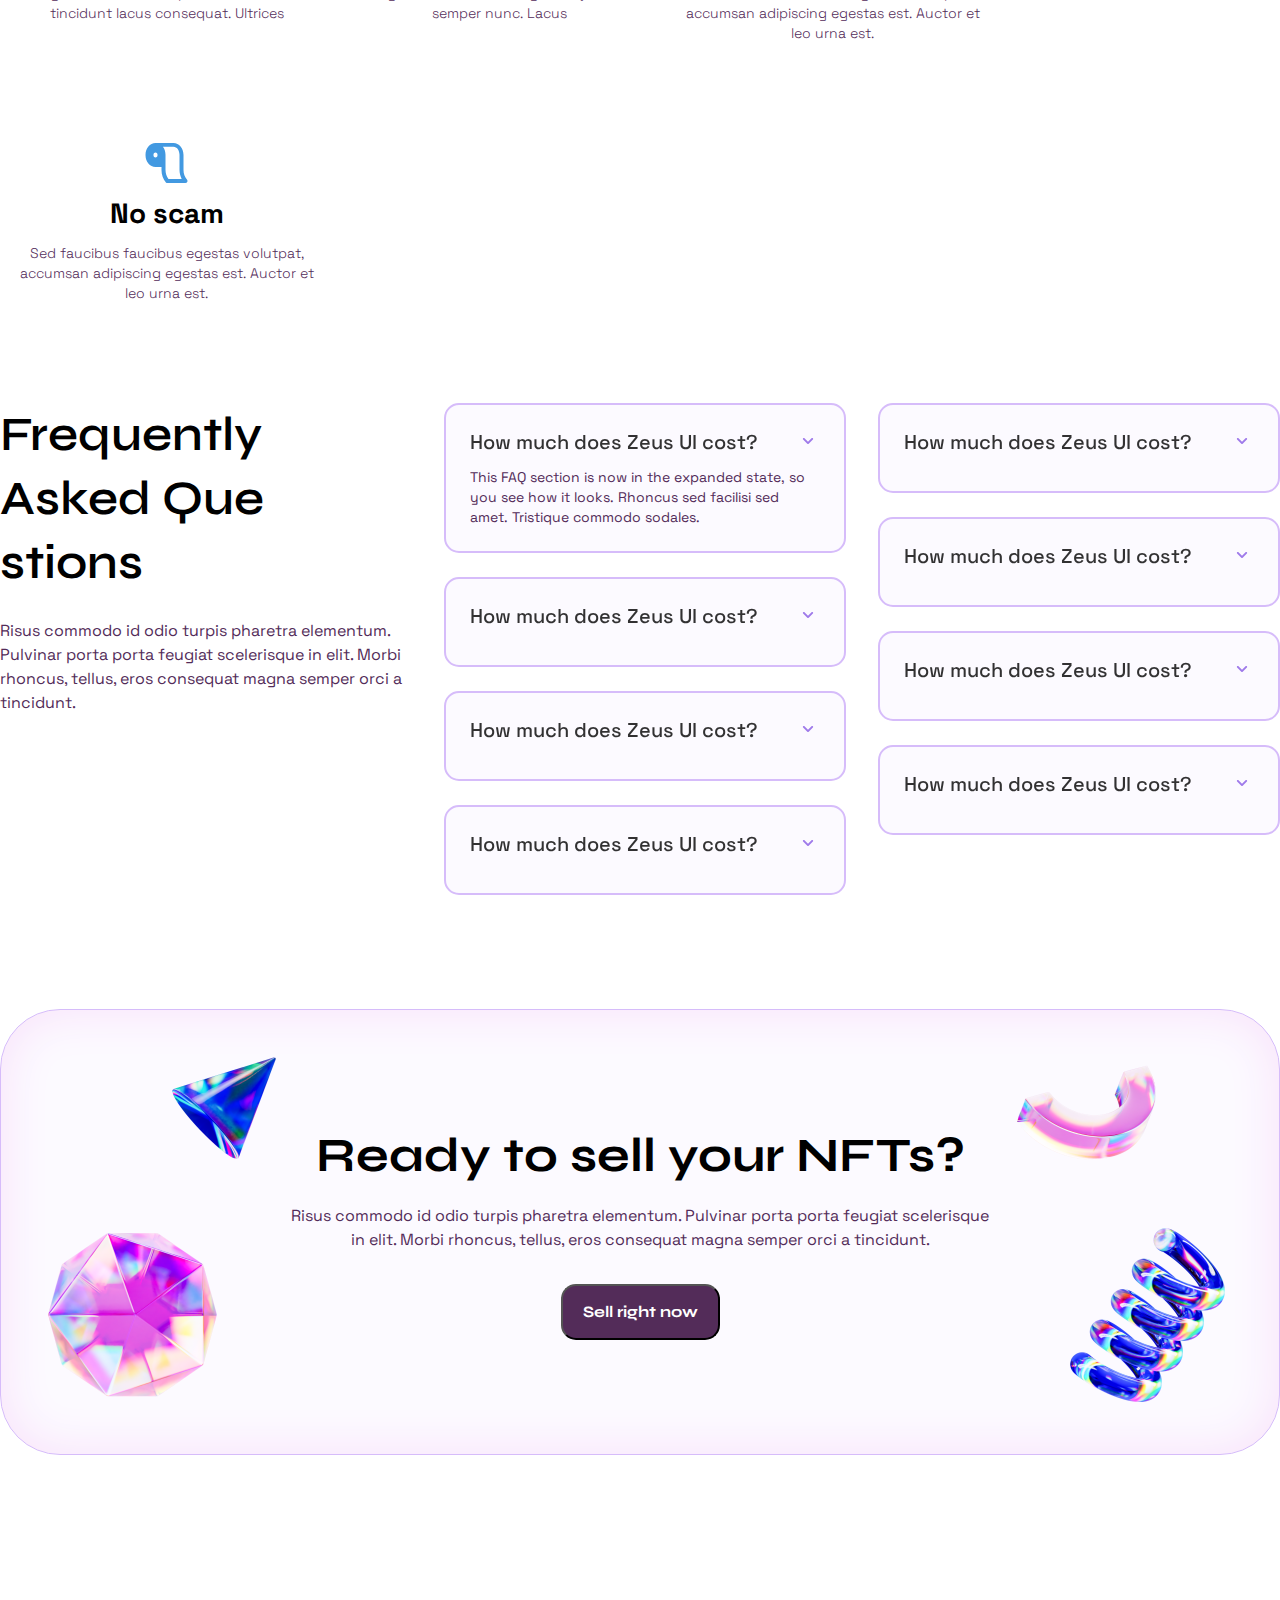
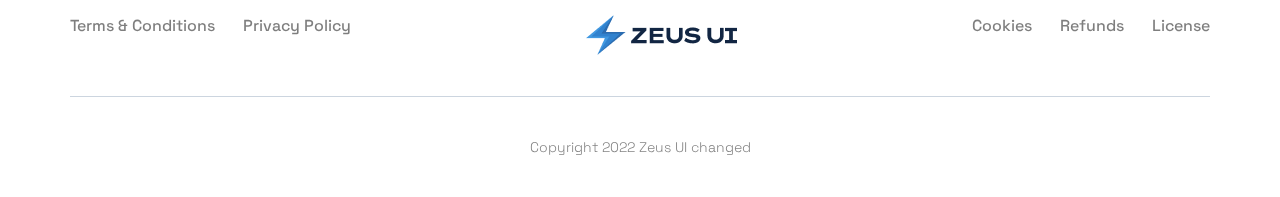
==== commit 599c6de1: "change" ====
--- a/index.html
+++ b/index.html
@@ -14,7 +14,7 @@
     <meta charset="UTF-8">
     <meta http-equiv="X-UA-Compatible" content="IE=edge">
     <meta name="viewport" content="width=device-width, initial-scale=1.0">
-    <title>Document</title>
+    <title>Create & sell NFT</title>
     <link rel="stylesheet" href="style.css">
 </head>
 
@@ -50,340 +50,342 @@
     </section>
     <!-- section__sellNFt end -->
 
-    <!-- section__partners start -->
-    <section class='section__partners'>
-        <img src="/img/section__partners/1.svg" alt="">
-        <img src="/img/section__partners/2.svg" alt="">
-        <img src="/img/section__partners/3.svg" alt="">
-        <img src="/img/section__partners/4.svg" alt="">
-        <img src="/img/section__partners/5.svg" alt="">
-        <img src="/img/section__partners/6.svg" alt="">
-    </section>
-    <!-- section__partners end -->
-
-    <!-- section__team start -->
-    <section class="section__team">
-        <div class="nft__h2">Our Team</div>
-        <div class="nft__h3">Risus commodo id odio turpis pharetra elementum. Pulvinar porta porta feugiat scelerisque
-            in elit.<br> Morbi rhoncus, tellus, eros consequat magna semper orci a tincidunt. </div>
-
-        <div class="wrapper">
-            <div class="team__wrapper">
-                <img src="./img/section__team/1.png">
-                <p>Guy Hawkins</p>
-                <span>CEO</span>
-            </div>
-
-            <div class="team__wrapper">
-                <img src="./img/section__team/2.png">
-                <p>Jane Cooper</p>
-                <span>COO</span>
-            </div>
-
-            <div class="team__wrapper">
-                <img src="./img/section__team/3.png">
-                <p>Darrell Steward</p>
-                <span>CTO</span>
-            </div>
-
-            <div class="team__wrapper">
-                <img src="./img/section__team/4.png">
-                <p>Dianne Russell</p>
-                <span>CDO</span>
-            </div>
-        </div>
-    </section>
-    <!-- section__team end -->
-
-    <!-- section__collections start -->
-
-    <section class="section__collections">
-        <div class="nft__h2">Hottest Collections</div>
-        <div class="nft__h3">Risus commodo id odio turpis pharetra elementum. Pulvinar porta porta feugiat scelerisque
-            in elit. Morbi<br> rhoncus, tellus, eros consequat magna semper orci a tincidunt. </div>
-
-        <div class="wrapper">
-            <div class="collection__wrapper">
-                <img src="./img/section__collections/1.png" alt="">
-                <p>Moonbirds</p>
-                <span>Faucibus odio elementum nulla venenatis, libero. Ullamcorper duis fringilla pulvinar nibh diam
-                    sit.</span>
-            </div>
-
-            <div class="collection__wrapper">
-                <img src="./img/section__collections/2.png" alt="">
-                <p>Clone X - X Takashi Murakami
-                </p>
-                <span>Magna in condimentum praesent pretium vitae mattis facilisis nunc. Lectus in ac ac.</span>
-            </div>
-
-            <div class="collection__wrapper">
-                <img src="./img/section__collections/3.png" alt="">
-                <p>Mutant Ape Yacht Club</p>
-                <span>Sit aenean porttitor sit lectus. Adipiscing egestas etiam eget cursus nulla risus euismod.
-                    Netus.</span>
-            </div>
-
-            <div class="collection__wrapper">
-                <img src="./img/section__collections/4.png" alt="">
-                <p>"MOAR" by Joan Cornella</p>
-                <span>Faucibus odio elementum nulla venenatis, libero. Ullamcorper duis fringilla pulvinar nibh diam
-                    sit.</span>
-            </div>
-
-            <div class="collection__wrapper">
-                <img src="./img/section__collections/5.png" alt="">
-                <p>Doodles</p>
-                <span>Magna in condimentum praesent pretium vitae mattis facilisis nunc. Lectus in ac ac.</span>
-            </div>
-
-            <div class="collection__wrapper">
-                <img src="./img/section__collections/6.png" alt="">
-                <p>KIWAMI Genesis</p>
-                <span>Sit aenean porttitor sit lectus. Adipiscing egestas etiam eget cursus nulla risus euismod.
-                    Netus.</span>
-            </div>
-
-            <div class="collection__wrapper">
-                <img src="./img/section__collections/7.png" alt="">
-                <p>Arcade Land</p>
-                <span>Faucibus odio elementum nulla venenatis, libero. Ullamcorper duis fringilla pulvinar nibh diam
-                    sit.</span>
-            </div>
-
-            <div class="collection__wrapper">
-                <img src="./img/section__collections/8.png" alt="">
-                <p>Goons of Balatroon</p>
-                <span>Magna in condimentum praesent pretium vitae mattis facilisis nunc. Lectus in ac ac.</span>
-            </div>
-
-            <div class="collection__wrapper">
-                <img src="./img/section__collections/9.png" alt="">
-                <p>Meta Toy DragonZ</p>
-                <span>Sit aenean porttitor sit lectus. Adipiscing egestas etiam eget cursus nulla risus euismod.
-                    Netus.</span>
-            </div>
-        </div>
-    </section>
-    <!-- section__collections end -->
-
-
-    <!-- section__provide start -->
-    <section class="section__provide">
-        <div class="nft__h2">We Provide</div>
-        <div class="nft__h3">Risus commodo id odio turpis pharetra elementum. Pulvinar porta porta feugiat<br>
-            scelerisque in elit. Morbi rhoncus, tellus, eros consequat magna semper orci a tincidunt. </div>
-
-        <div class="wrapper">
-            <div class="provide__wrapper">
-                <img src="img/section__provide/1.svg" alt="">
-                <p>Host your NFTs</p>
-                <span>Egestas tellus nunc proin amet tellus tincidunt lacus consequat. Ultrices </span>
-            </div>
-
-            <div class="provide__wrapper">
-                <img src="img/section__provide/2.svg" alt="">
-                <p>See your sales</p>
-                <span>Integer ante non nunc, eget est justo vel semper nunc. Lacus </span>
-            </div>
-
-            <div class="provide__wrapper">
-                <img src="img/section__provide/3.svg" alt="">
-                <p>Secure wallet</p>
-                <span>Sed faucibus faucibus egestas volutpat, accumsan adipiscing egestas est. Auctor et leo urna
-                    est.</span>
-            </div>
-
-            <div class="provide__wrapper">
-                <img src="img/section__provide/4.svg" alt="">
-                <p>No scam</p>
-                <span>Sed faucibus faucibus egestas volutpat, accumsan adipiscing egestas est. Auctor et leo urna
-                    est.</span>
-            </div>
-        </div>
-    </section>
-
-    <!-- section__provide end -->
-
-    <!-- 
-    section__qanda start -->
-    <section class="section__qanda">
-
-        <div class="text__wrapper">
-            <h2>Frequently Asked Que stions</h2>
-            <h3>Risus commodo id odio turpis pharetra elementum. Pulvinar porta porta feugiat scelerisque in elit. Morbi
-                rhoncus, tellus, eros consequat magna semper orci a tincidunt. </h3>
-        </div>
-        <div class="wrapper1">
-            <div class="qa__wrapper">
-                <p>How much does Zeus UI cost?</p>
-                <svg style="transition: 0.3s" id="btn" width="24" height="24" viewBox="0 0 24 24" fill="none"
-                    xmlns="http://www.w3.org/2000/svg">
-                    <path
-                        d="M16.9 9.1999C16.5 8.7999 15.9 8.7999 15.5 9.1999L12 12.6999L8.49999 9.1999C8.09999 8.7999 7.49999 8.7999 7.09999 9.1999C6.69999 9.5999 6.69999 10.1999 7.09999 10.5999L11.3 14.7999C11.5 14.9999 11.7 15.0999 12 15.0999C12.3 15.0999 12.5 14.9999 12.7 14.7999L16.9 10.5999C17.3 10.1999 17.3 9.5999 16.9 9.1999Z"
-                        fill="#9F7AEA" />
-                </svg>
-                <span class="span" style="max-height: 60px">This FAQ section is now in the expanded state, so you see
-                    how
-                    it
-                    looks. Rhoncus sed facilisi sed amet. Tristique commodo sodales.</span>
-            </div>
-
-            <div class="qa__wrapper">
-                <p>How much does Zeus UI cost?</p>
-                <svg style="transition: 0.3s" id="btn" width="24" height="24" viewBox="0 0 24 24" fill="none"
-                    xmlns="http://www.w3.org/2000/svg">
-                    <path
-                        d="M16.9 9.1999C16.5 8.7999 15.9 8.7999 15.5 9.1999L12 12.6999L8.49999 9.1999C8.09999 8.7999 7.49999 8.7999 7.09999 9.1999C6.69999 9.5999 6.69999 10.1999 7.09999 10.5999L11.3 14.7999C11.5 14.9999 11.7 15.0999 12 15.0999C12.3 15.0999 12.5 14.9999 12.7 14.7999L16.9 10.5999C17.3 10.1999 17.3 9.5999 16.9 9.1999Z"
-                        fill="#9F7AEA" />
-                </svg>
-                <span class="span" style="max-height: 0">This FAQ section is now in the expanded state, so you see how
-                    it
-                    looks. Rhoncus sed facilisi sed amet. Tristique commodo sodales.</span>
-            </div>
-
-            <div class="qa__wrapper">
-                <p>How much does Zeus UI cost?</p>
-                <svg style="transition: 0.3s" id="btn" width="24" height="24" viewBox="0 0 24 24" fill="none"
-                    xmlns="http://www.w3.org/2000/svg">
-                    <path
-                        d="M16.9 9.1999C16.5 8.7999 15.9 8.7999 15.5 9.1999L12 12.6999L8.49999 9.1999C8.09999 8.7999 7.49999 8.7999 7.09999 9.1999C6.69999 9.5999 6.69999 10.1999 7.09999 10.5999L11.3 14.7999C11.5 14.9999 11.7 15.0999 12 15.0999C12.3 15.0999 12.5 14.9999 12.7 14.7999L16.9 10.5999C17.3 10.1999 17.3 9.5999 16.9 9.1999Z"
-                        fill="#9F7AEA" />
-                </svg>
-                <span class="span" style="max-height: 0">This FAQ section is now in the expanded state, so you see how
-                    it
-                    looks. Rhoncus sed facilisi sed amet. Tristique commodo sodales.</span>
-            </div>
-
-            <div class="qa__wrapper">
-                <p>How much does Zeus UI cost?</p>
-                <svg style="transition: 0.3s" id="btn" width="24" height="24" viewBox="0 0 24 24" fill="none"
-                    xmlns="http://www.w3.org/2000/svg">
-                    <path
-                        d="M16.9 9.1999C16.5 8.7999 15.9 8.7999 15.5 9.1999L12 12.6999L8.49999 9.1999C8.09999 8.7999 7.49999 8.7999 7.09999 9.1999C6.69999 9.5999 6.69999 10.1999 7.09999 10.5999L11.3 14.7999C11.5 14.9999 11.7 15.0999 12 15.0999C12.3 15.0999 12.5 14.9999 12.7 14.7999L16.9 10.5999C17.3 10.1999 17.3 9.5999 16.9 9.1999Z"
-                        fill="#9F7AEA" />
-                </svg>
-                <span class="span" style="max-height: 0">This FAQ section is now in the expanded state, so you see how
-                    it
-                    looks. Rhoncus sed facilisi sed amet. Tristique commodo sodales.</span>
-            </div>
-        </div>
-
-        <div class="wrapper2">
-
-            <div class="qa__wrapper">
-                <p>How much does Zeus UI cost?</p>
-                <svg style="transition: 0.3s" id="btn" width="24" height="24" viewBox="0 0 24 24" fill="none"
-                    xmlns="http://www.w3.org/2000/svg">
-                    <path
-                        d="M16.9 9.1999C16.5 8.7999 15.9 8.7999 15.5 9.1999L12 12.6999L8.49999 9.1999C8.09999 8.7999 7.49999 8.7999 7.09999 9.1999C6.69999 9.5999 6.69999 10.1999 7.09999 10.5999L11.3 14.7999C11.5 14.9999 11.7 15.0999 12 15.0999C12.3 15.0999 12.5 14.9999 12.7 14.7999L16.9 10.5999C17.3 10.1999 17.3 9.5999 16.9 9.1999Z"
-                        fill="#9F7AEA" />
-                </svg>
-                <span class="span" style="max-height: 0">This FAQ section is now in the expanded state, so you see how
-                    it
-                    looks. Rhoncus sed facilisi sed amet. Tristique commodo sodales.</span>
-            </div>
-
-            <div class="qa__wrapper">
-                <p>How much does Zeus UI cost?</p>
-                <svg style="transition: 0.3s" id="btn" width="24" height="24" viewBox="0 0 24 24" fill="none"
-                    xmlns="http://www.w3.org/2000/svg">
-                    <path
-                        d="M16.9 9.1999C16.5 8.7999 15.9 8.7999 15.5 9.1999L12 12.6999L8.49999 9.1999C8.09999 8.7999 7.49999 8.7999 7.09999 9.1999C6.69999 9.5999 6.69999 10.1999 7.09999 10.5999L11.3 14.7999C11.5 14.9999 11.7 15.0999 12 15.0999C12.3 15.0999 12.5 14.9999 12.7 14.7999L16.9 10.5999C17.3 10.1999 17.3 9.5999 16.9 9.1999Z"
-                        fill="#9F7AEA" />
-                </svg>
-                <span class="span" style="max-height: 0">This FAQ section is now in the expanded state, so you see how
-                    it
-                    looks. Rhoncus sed facilisi sed amet. Tristique commodo sodales.</span>
-            </div>
-
-            <div class="qa__wrapper">
-                <p>How much does Zeus UI cost?</p>
-                <svg style="transition: 0.3s" id="btn" width="24" height="24" viewBox="0 0 24 24" fill="none"
-                    xmlns="http://www.w3.org/2000/svg">
-                    <path
-                        d="M16.9 9.1999C16.5 8.7999 15.9 8.7999 15.5 9.1999L12 12.6999L8.49999 9.1999C8.09999 8.7999 7.49999 8.7999 7.09999 9.1999C6.69999 9.5999 6.69999 10.1999 7.09999 10.5999L11.3 14.7999C11.5 14.9999 11.7 15.0999 12 15.0999C12.3 15.0999 12.5 14.9999 12.7 14.7999L16.9 10.5999C17.3 10.1999 17.3 9.5999 16.9 9.1999Z"
-                        fill="#9F7AEA" />
-                </svg>
-                <span class="span" style="max-height: 0">This FAQ section is now in the expanded state, so you see how
-                    it
-                    looks. Rhoncus sed facilisi sed amet. Tristique commodo sodales.</span>
-            </div>
-
-            <div class="qa__wrapper">
-                <p>How much does Zeus UI cost?</p>
-                <svg style="transition: 0.3s" id="btn" width="24" height="24" viewBox="0 0 24 24" fill="none"
-                    xmlns="http://www.w3.org/2000/svg">
-                    <path
-                        d="M16.9 9.1999C16.5 8.7999 15.9 8.7999 15.5 9.1999L12 12.6999L8.49999 9.1999C8.09999 8.7999 7.49999 8.7999 7.09999 9.1999C6.69999 9.5999 6.69999 10.1999 7.09999 10.5999L11.3 14.7999C11.5 14.9999 11.7 15.0999 12 15.0999C12.3 15.0999 12.5 14.9999 12.7 14.7999L16.9 10.5999C17.3 10.1999 17.3 9.5999 16.9 9.1999Z"
-                        fill="#9F7AEA" />
-                </svg>
-                <span class="span" style="max-height: 0">This FAQ section is now in the expanded state, so you see how
-                    it
-                    looks. Rhoncus sed facilisi sed amet. Tristique commodo sodales.</span>
-            </div>
-        </div>
-    </section>
-
-    <script>
-        let qa__wrapper = document.querySelectorAll('.qa__wrapper')
-
-        qa__wrapper.forEach(el => {
-            el.addEventListener('click', () => {
-
-                let span = el.childNodes[5]
-                let btn = el.childNodes[3]
-                let qa__wrapper = el
-                console.log(el.childNodes)
-
-                if (span.style.maxHeight === `0px`) {
-                    span.style.maxHeight = span.scrollHeight + 'px';
-                    qa__wrapper.style.background = '#fff'
-                    btn.style.transform = 'rotate(180deg)'
-                } else {
-                    span.style.maxHeight = 0
-                    qa__wrapper.style.background = '#FCFAFF'
-                    btn.style.transform = 'rotate(0deg)'
-                }
-            })
+      <!-- section__partners start -->
+  <section class='section__partners'>
+    <img src="/img/section__partners/1.svg" alt="">
+    <img src="/img/section__partners/2.svg" alt="">
+    <img src="/img/section__partners/3.svg" alt="">
+    <img src="/img/section__partners/4.svg" alt="">
+    <img src="/img/section__partners/5.svg" alt="">
+    <img src="/img/section__partners/6.svg" alt="">
+</section>
+<!-- section__partners end -->
+
+<!-- section__team start -->
+<section class="section__team">
+    <div class="nft__h2">Our Team</div>
+    <div class="nft__h3">Risus commodo id odio turpis pharetra elementum. Pulvinar porta porta feugiat scelerisque
+        in elit.<br> Morbi rhoncus, tellus, eros consequat magna semper orci a tincidunt. </div>
+
+    <div class="wrapper">
+        <div class="team__wrapper">
+            <img src="./img/section__team/1.png">
+            <p>Guy Hawkins</p>
+            <span>CEO</span>
+        </div>
+
+        <div class="team__wrapper">
+            <img src="./img/section__team/2.png">
+            <p>Jane Cooper</p>
+            <span>COO</span>
+        </div>
+
+        <div class="team__wrapper">
+            <img src="./img/section__team/3.png">
+            <p>Darrell Steward</p>
+            <span>CTO</span>
+        </div>
+
+        <div class="team__wrapper">
+            <img src="./img/section__team/4.png">
+            <p>Dianne Russell</p>
+            <span>CDO</span>
+        </div>
+    </div>
+</section>
+<!-- section__team end -->
+
+<!-- section__collections start -->
+
+<section class="section__collections">
+    <div class="nft__h2">Hottest Collections</div>
+    <div class="nft__h3">Risus commodo id odio turpis pharetra elementum. Pulvinar porta porta feugiat scelerisque
+        in elit. Morbi<br> rhoncus, tellus, eros consequat magna semper orci a tincidunt. </div>
+
+    <div class="wrapper">
+        <div class="collection__wrapper">
+            <img src="./img/section__collections/1.png" alt="">
+            <p>Moonbirds</p>
+            <span>Faucibus odio elementum nulla venenatis, libero. Ullamcorper duis fringilla pulvinar nibh diam
+                sit.</span>
+        </div>
+
+        <div class="collection__wrapper">
+            <img src="./img/section__collections/2.png" alt="">
+            <p>Clone X - X Takashi Murakami
+            </p>
+            <span>Magna in condimentum praesent pretium vitae mattis facilisis nunc. Lectus in ac ac.</span>
+        </div>
+
+        <div class="collection__wrapper">
+            <img src="./img/section__collections/3.png" alt="">
+            <p>Mutant Ape Yacht Club</p>
+            <span>Sit aenean porttitor sit lectus. Adipiscing egestas etiam eget cursus nulla risus euismod.
+                Netus.</span>
+        </div>
+
+        <div class="collection__wrapper">
+            <img src="./img/section__collections/4.png" alt="">
+            <p>"MOAR" by Joan Cornella</p>
+            <span>Faucibus odio elementum nulla venenatis, libero. Ullamcorper duis fringilla pulvinar nibh diam
+                sit.</span>
+        </div>
+
+        <div class="collection__wrapper">
+            <img src="./img/section__collections/5.png" alt="">
+            <p>Doodles</p>
+            <span>Magna in condimentum praesent pretium vitae mattis facilisis nunc. Lectus in ac ac.</span>
+        </div>
+
+        <div class="collection__wrapper">
+            <img src="./img/section__collections/6.png" alt="">
+            <p>KIWAMI Genesis</p>
+            <span>Sit aenean porttitor sit lectus. Adipiscing egestas etiam eget cursus nulla risus euismod.
+                Netus.</span>
+        </div>
+
+        <div class="collection__wrapper">
+            <img src="./img/section__collections/7.png" alt="">
+            <p>Arcade Land</p>
+            <span>Faucibus odio elementum nulla venenatis, libero. Ullamcorper duis fringilla pulvinar nibh diam
+                sit.</span>
+        </div>
+
+        <div class="collection__wrapper">
+            <img src="./img/section__collections/8.png" alt="">
+            <p>Goons of Balatroon</p>
+            <span>Magna in condimentum praesent pretium vitae mattis facilisis nunc. Lectus in ac ac.</span>
+        </div>
+
+        <div class="collection__wrapper">
+            <img src="./img/section__collections/9.png" alt="">
+            <p>Meta Toy DragonZ</p>
+            <span>Sit aenean porttitor sit lectus. Adipiscing egestas etiam eget cursus nulla risus euismod.
+                Netus.</span>
+        </div>
+    </div>
+</section>
+<!-- section__collections end -->
+
+
+<!-- section__provide start -->
+<section class="section__provide">
+    <div class="nft__h2">We Provide</div>
+    <div class="nft__h3">Risus commodo id odio turpis pharetra elementum. Pulvinar porta porta feugiat<br>
+        scelerisque in elit. Morbi rhoncus, tellus, eros consequat magna semper orci a tincidunt. </div>
+
+    <div class="wrapper">
+        <div class="provide__wrapper">
+            <img src="img/section__provide/1.svg" alt="">
+            <p>Host your NFTs</p>
+            <span>Egestas tellus nunc proin amet tellus tincidunt lacus consequat. Ultrices </span>
+        </div>
+
+        <div class="provide__wrapper">
+            <img src="img/section__provide/2.svg" alt="">
+            <p>See your sales</p>
+            <span>Integer ante non nunc, eget est justo vel semper nunc. Lacus </span>
+        </div>
+
+        <div class="provide__wrapper">
+            <img src="img/section__provide/3.svg" alt="">
+            <p>Secure wallet</p>
+            <span>Sed faucibus faucibus egestas volutpat, accumsan adipiscing egestas est. Auctor et leo urna
+                est.</span>
+        </div>
+
+        <div class="provide__wrapper">
+            <img src="img/section__provide/4.svg" alt="">
+            <p>No scam</p>
+            <span>Sed faucibus faucibus egestas volutpat, accumsan adipiscing egestas est. Auctor et leo urna
+                est.</span>
+        </div>
+    </div>
+</section>
+
+<!-- section__provide end -->
+
+<!-- 
+section__qanda start -->
+<section class="section__qanda">
+
+    <div class="text__wrapper">
+        <h2>Frequently Asked Que stions</h2>
+        <h3>Risus commodo id odio turpis pharetra elementum. Pulvinar porta porta feugiat scelerisque in elit. Morbi
+            rhoncus, tellus, eros consequat magna semper orci a tincidunt. </h3>
+    </div>
+    <div class="wrapper1">
+        <div class="qa__wrapper">
+            <p>How much does Zeus UI cost?</p>
+            <svg style="transition: 0.3s" id="btn" width="24" height="24" viewBox="0 0 24 24" fill="none"
+                xmlns="http://www.w3.org/2000/svg">
+                <path
+                    d="M16.9 9.1999C16.5 8.7999 15.9 8.7999 15.5 9.1999L12 12.6999L8.49999 9.1999C8.09999 8.7999 7.49999 8.7999 7.09999 9.1999C6.69999 9.5999 6.69999 10.1999 7.09999 10.5999L11.3 14.7999C11.5 14.9999 11.7 15.0999 12 15.0999C12.3 15.0999 12.5 14.9999 12.7 14.7999L16.9 10.5999C17.3 10.1999 17.3 9.5999 16.9 9.1999Z"
+                    fill="#9F7AEA" />
+            </svg>
+            <span class="span" style="max-height: 60px">This FAQ section is now in the expanded state, so you see
+                how
+                it
+                looks. Rhoncus sed facilisi sed amet. Tristique commodo sodales.</span>
+        </div>
+
+        <div class="qa__wrapper">
+            <p>How much does Zeus UI cost?</p>
+            <svg style="transition: 0.3s" id="btn" width="24" height="24" viewBox="0 0 24 24" fill="none"
+                xmlns="http://www.w3.org/2000/svg">
+                <path
+                    d="M16.9 9.1999C16.5 8.7999 15.9 8.7999 15.5 9.1999L12 12.6999L8.49999 9.1999C8.09999 8.7999 7.49999 8.7999 7.09999 9.1999C6.69999 9.5999 6.69999 10.1999 7.09999 10.5999L11.3 14.7999C11.5 14.9999 11.7 15.0999 12 15.0999C12.3 15.0999 12.5 14.9999 12.7 14.7999L16.9 10.5999C17.3 10.1999 17.3 9.5999 16.9 9.1999Z"
+                    fill="#9F7AEA" />
+            </svg>
+            <span class="span" style="max-height: 0">This FAQ section is now in the expanded state, so you see how
+                it
+                looks. Rhoncus sed facilisi sed amet. Tristique commodo sodales.</span>
+        </div>
+
+        <div class="qa__wrapper">
+            <p>How much does Zeus UI cost?</p>
+            <svg style="transition: 0.3s" id="btn" width="24" height="24" viewBox="0 0 24 24" fill="none"
+                xmlns="http://www.w3.org/2000/svg">
+                <path
+                    d="M16.9 9.1999C16.5 8.7999 15.9 8.7999 15.5 9.1999L12 12.6999L8.49999 9.1999C8.09999 8.7999 7.49999 8.7999 7.09999 9.1999C6.69999 9.5999 6.69999 10.1999 7.09999 10.5999L11.3 14.7999C11.5 14.9999 11.7 15.0999 12 15.0999C12.3 15.0999 12.5 14.9999 12.7 14.7999L16.9 10.5999C17.3 10.1999 17.3 9.5999 16.9 9.1999Z"
+                    fill="#9F7AEA" />
+            </svg>
+            <span class="span" style="max-height: 0">This FAQ section is now in the expanded state, so you see how
+                it
+                looks. Rhoncus sed facilisi sed amet. Tristique commodo sodales.</span>
+        </div>
+
+        <div class="qa__wrapper">
+            <p>How much does Zeus UI cost?</p>
+            <svg style="transition: 0.3s" id="btn" width="24" height="24" viewBox="0 0 24 24" fill="none"
+                xmlns="http://www.w3.org/2000/svg">
+                <path
+                    d="M16.9 9.1999C16.5 8.7999 15.9 8.7999 15.5 9.1999L12 12.6999L8.49999 9.1999C8.09999 8.7999 7.49999 8.7999 7.09999 9.1999C6.69999 9.5999 6.69999 10.1999 7.09999 10.5999L11.3 14.7999C11.5 14.9999 11.7 15.0999 12 15.0999C12.3 15.0999 12.5 14.9999 12.7 14.7999L16.9 10.5999C17.3 10.1999 17.3 9.5999 16.9 9.1999Z"
+                    fill="#9F7AEA" />
+            </svg>
+            <span class="span" style="max-height: 0">This FAQ section is now in the expanded state, so you see how
+                it
+                looks. Rhoncus sed facilisi sed amet. Tristique commodo sodales.</span>
+        </div>
+    </div>
+
+    <div class="wrapper2">
+
+        <div class="qa__wrapper">
+            <p>How much does Zeus UI cost?</p>
+            <svg style="transition: 0.3s" id="btn" width="24" height="24" viewBox="0 0 24 24" fill="none"
+                xmlns="http://www.w3.org/2000/svg">
+                <path
+                    d="M16.9 9.1999C16.5 8.7999 15.9 8.7999 15.5 9.1999L12 12.6999L8.49999 9.1999C8.09999 8.7999 7.49999 8.7999 7.09999 9.1999C6.69999 9.5999 6.69999 10.1999 7.09999 10.5999L11.3 14.7999C11.5 14.9999 11.7 15.0999 12 15.0999C12.3 15.0999 12.5 14.9999 12.7 14.7999L16.9 10.5999C17.3 10.1999 17.3 9.5999 16.9 9.1999Z"
+                    fill="#9F7AEA" />
+            </svg>
+            <span class="span" style="max-height: 0">This FAQ section is now in the expanded state, so you see how
+                it
+                looks. Rhoncus sed facilisi sed amet. Tristique commodo sodales.</span>
+        </div>
+
+        <div class="qa__wrapper">
+            <p>How much does Zeus UI cost?</p>
+            <svg style="transition: 0.3s" id="btn" width="24" height="24" viewBox="0 0 24 24" fill="none"
+                xmlns="http://www.w3.org/2000/svg">
+                <path
+                    d="M16.9 9.1999C16.5 8.7999 15.9 8.7999 15.5 9.1999L12 12.6999L8.49999 9.1999C8.09999 8.7999 7.49999 8.7999 7.09999 9.1999C6.69999 9.5999 6.69999 10.1999 7.09999 10.5999L11.3 14.7999C11.5 14.9999 11.7 15.0999 12 15.0999C12.3 15.0999 12.5 14.9999 12.7 14.7999L16.9 10.5999C17.3 10.1999 17.3 9.5999 16.9 9.1999Z"
+                    fill="#9F7AEA" />
+            </svg>
+            <span class="span" style="max-height: 0">This FAQ section is now in the expanded state, so you see how
+                it
+                looks. Rhoncus sed facilisi sed amet. Tristique commodo sodales.</span>
+        </div>
+
+        <div class="qa__wrapper">
+            <p>How much does Zeus UI cost?</p>
+            <svg style="transition: 0.3s" id="btn" width="24" height="24" viewBox="0 0 24 24" fill="none"
+                xmlns="http://www.w3.org/2000/svg">
+                <path
+                    d="M16.9 9.1999C16.5 8.7999 15.9 8.7999 15.5 9.1999L12 12.6999L8.49999 9.1999C8.09999 8.7999 7.49999 8.7999 7.09999 9.1999C6.69999 9.5999 6.69999 10.1999 7.09999 10.5999L11.3 14.7999C11.5 14.9999 11.7 15.0999 12 15.0999C12.3 15.0999 12.5 14.9999 12.7 14.7999L16.9 10.5999C17.3 10.1999 17.3 9.5999 16.9 9.1999Z"
+                    fill="#9F7AEA" />
+            </svg>
+            <span class="span" style="max-height: 0">This FAQ section is now in the expanded state, so you see how
+                it
+                looks. Rhoncus sed facilisi sed amet. Tristique commodo sodales.</span>
+        </div>
+
+        <div class="qa__wrapper">
+            <p>How much does Zeus UI cost?</p>
+            <svg style="transition: 0.3s" id="btn" width="24" height="24" viewBox="0 0 24 24" fill="none"
+                xmlns="http://www.w3.org/2000/svg">
+                <path
+                    d="M16.9 9.1999C16.5 8.7999 15.9 8.7999 15.5 9.1999L12 12.6999L8.49999 9.1999C8.09999 8.7999 7.49999 8.7999 7.09999 9.1999C6.69999 9.5999 6.69999 10.1999 7.09999 10.5999L11.3 14.7999C11.5 14.9999 11.7 15.0999 12 15.0999C12.3 15.0999 12.5 14.9999 12.7 14.7999L16.9 10.5999C17.3 10.1999 17.3 9.5999 16.9 9.1999Z"
+                    fill="#9F7AEA" />
+            </svg>
+            <span class="span" style="max-height: 0">This FAQ section is now in the expanded state, so you see how
+                it
+                looks. Rhoncus sed facilisi sed amet. Tristique commodo sodales.</span>
+        </div>
+    </div>
+</section>
+
+<script>
+    let qa__wrapper = document.querySelectorAll('.qa__wrapper')
+
+    qa__wrapper.forEach(el => {
+        el.addEventListener('click', () => {
+
+            let span = el.childNodes[5]
+            let btn = el.childNodes[3]
+            let qa__wrapper = el
+            console.log(el.childNodes)
+
+            if (span.style.maxHeight === `0px`) {
+                span.style.maxHeight = span.scrollHeight + 'px';
+                qa__wrapper.style.background = '#fff'
+                btn.style.transform = 'rotate(180deg)'
+            } else {
+                span.style.maxHeight = 0
+                qa__wrapper.style.background = '#FCFAFF'
+                btn.style.transform = 'rotate(0deg)'
+            }
         })
-    </script>
-
-    <!-- section__qanda end -->
-
-
-    <!-- section__ready start  -->
-    <section class="section__ready">
-        <div class="ready__wrapper">
-            <img src="./img/section__ready/left.png" alt="">
-            <img src="./img/section__ready/right.png" alt="">
-            <h2>Ready to sell your NFTs?</h2>
-            <h3>Risus commodo id odio turpis pharetra elementum. Pulvinar porta porta feugiat scelerisque<br> in elit.
-                Morbi rhoncus, tellus, eros consequat magna semper orci a tincidunt. </h3>
-            <button>Sell right now</button>
-        </div>
-    </section>
-    <!-- section__ready end -->
-
-    <!-- footer start -->
-    <footer>
-        <div class="top">
-            <div class="a__wrapper">
-                <a href="#">Terms & Conditions</a>
-                <a href="# ">Privacy Policy </a>
-            </div>
-            <img src="./img/Logo.png" alt="">
-            <div class="a__wrapper">
-                <a href="#">Cookies</a>
-                <a href="#">Refunds</a>
-                <a href="#">License </a>
-            </div>
-        </div>
-        <div class="bottom">
-            Copyright 2022 Zeus UI
-        </div>
-    </footer>
-    <!-- footer end -->
+    })
+</script>
+
+<!-- section__qanda end -->
+
+
+<!-- section__ready start  -->
+<section class="section__ready">
+    <div class="ready__wrapper">
+        <img src="./img/section__ready/left.png" alt="">
+        <img src="./img/section__ready/right.png" alt="">
+        <h2>Ready to sell your NFTs?</h2>
+        <h3>Risus commodo id odio turpis pharetra elementum. Pulvinar porta porta feugiat scelerisque<br> in elit.
+            Morbi rhoncus, tellus, eros consequat magna semper orci a tincidunt. </h3>
+        <button>Sell right now</button>
+    </div>
+</section>
+<!-- section__ready end -->
+
+<!-- footer start -->
+<footer>
+    <div class="top">
+        <div class="a__wrapper">
+            <a href="#">Terms & Conditions</a>
+            <a href="# ">Privacy Policy </a>
+        </div>
+        <img src="./img/Logo.png" alt="">
+        <div class="a__wrapper">
+            <a href="#">Cookies</a>
+            <a href="#">Refunds</a>
+            <a href="#">License </a>
+        </div>
+    </div>
+    <div class="bottom">
+        Copyright 2022 Zeus UI changed
+    </div>
+</footer>
+<!-- footer end -->
+
+  
 </body>
 
 </html>--- a/style.css
+++ b/style.css
@@ -31,13 +31,19 @@
 
 header {
     width: 100%;
-    height: 76px;
     background-color: #ffff;
     border-bottom: 1px solid #F8E0FB;
+    
+}
+
+header .wrapper {
+    height: 76px;
     display: flex;
     justify-content: space-between;
     align-items: center;
+    max-width: 1440px;
     padding: 0px 70px;
+    margin: 0 auto;
 }
 
 header img {
@@ -119,7 +125,8 @@
 
 .sellNFt__bg {
     position: absolute;
-    width: 1440px;
+    max-width: 1440px;
+    width: 100%;
     height: 499px;
     left: 0px;
     top: 57px;
@@ -378,6 +385,7 @@
     max-width: 412px;
     height: fit-content;
     margin-bottom: 24px;
+    cursor: pointer;
 }
 
 .qa__wrapper p{
@@ -534,4 +542,69 @@
     opacity: 0.5;
     padding-top: 40px;
     padding-bottom: 40px;
-}+}
+
+@media (max-width: 1170px) {
+    .sellNFt__img3 {
+        top: 360px;
+    }
+    
+}
+
+@media (max-width: 1000px) {
+    header .wrapper a{
+        display: none;
+    }
+
+    .sellNFt__img2 {
+        top: -5px;
+        right: 40px;
+    }
+
+}
+
+@media (max-width: 720px) {
+    .section__sellNFt h1 {
+        font-size: 36px;
+        line-height: 56px;
+    }
+
+    .section__sellNFt p {
+        padding-top: 16px;
+        margin-bottom: 24px;
+    }
+
+    .section__sellNFt p br {
+        display: none;
+    }
+
+    .section__sellNFt {
+        padding: 0px 50px;
+    }
+
+    .sellNFt__img1 {
+        top: 148px;
+        left: -110px;
+    }
+
+    .sellNFt__img2 {
+        right: 2px;
+        top: -5px
+    }
+
+    .sellNFt__img4 {
+        width: 105px;
+        height: auto;
+        right: -50px;
+        top: 363px;
+    }
+
+    .sellNFt__img3 {
+        width: 122px;
+        height: auto;
+        left: -44px;
+        top: 398px;
+    }
+    
+}
+
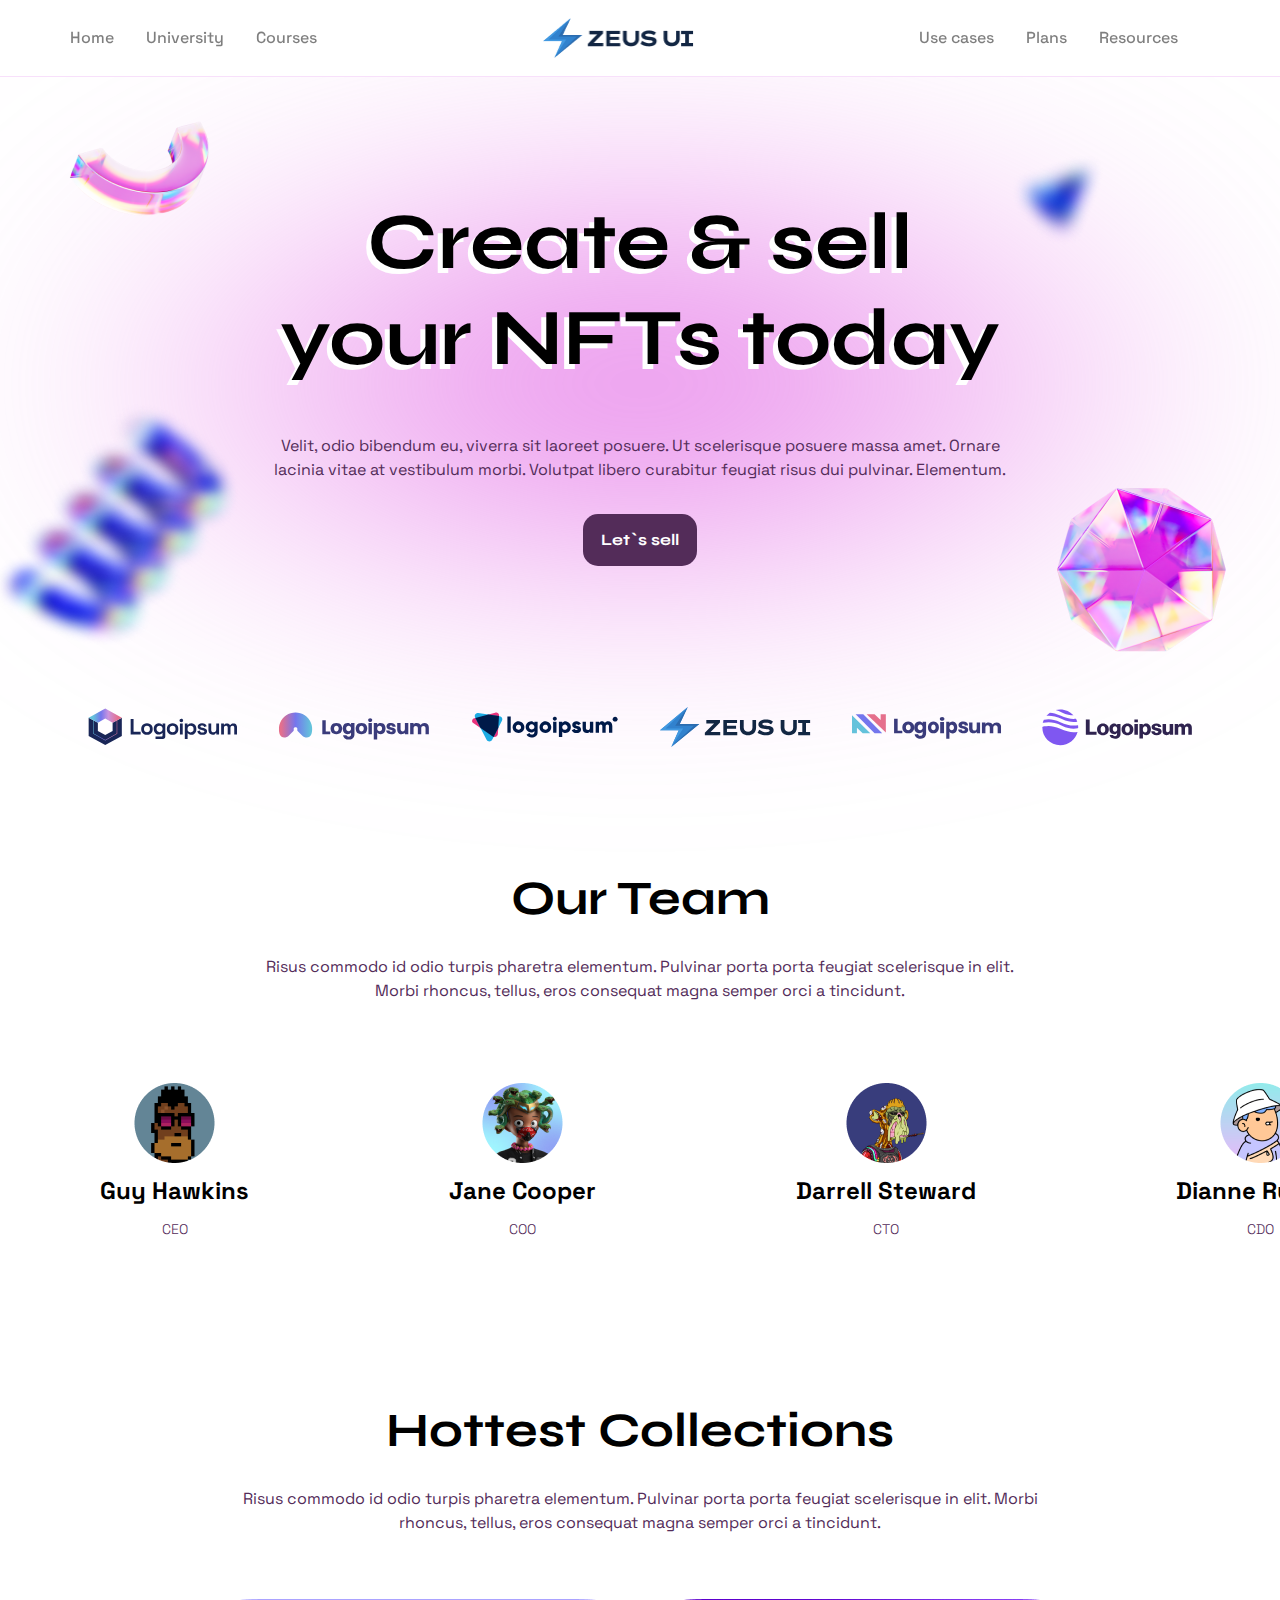
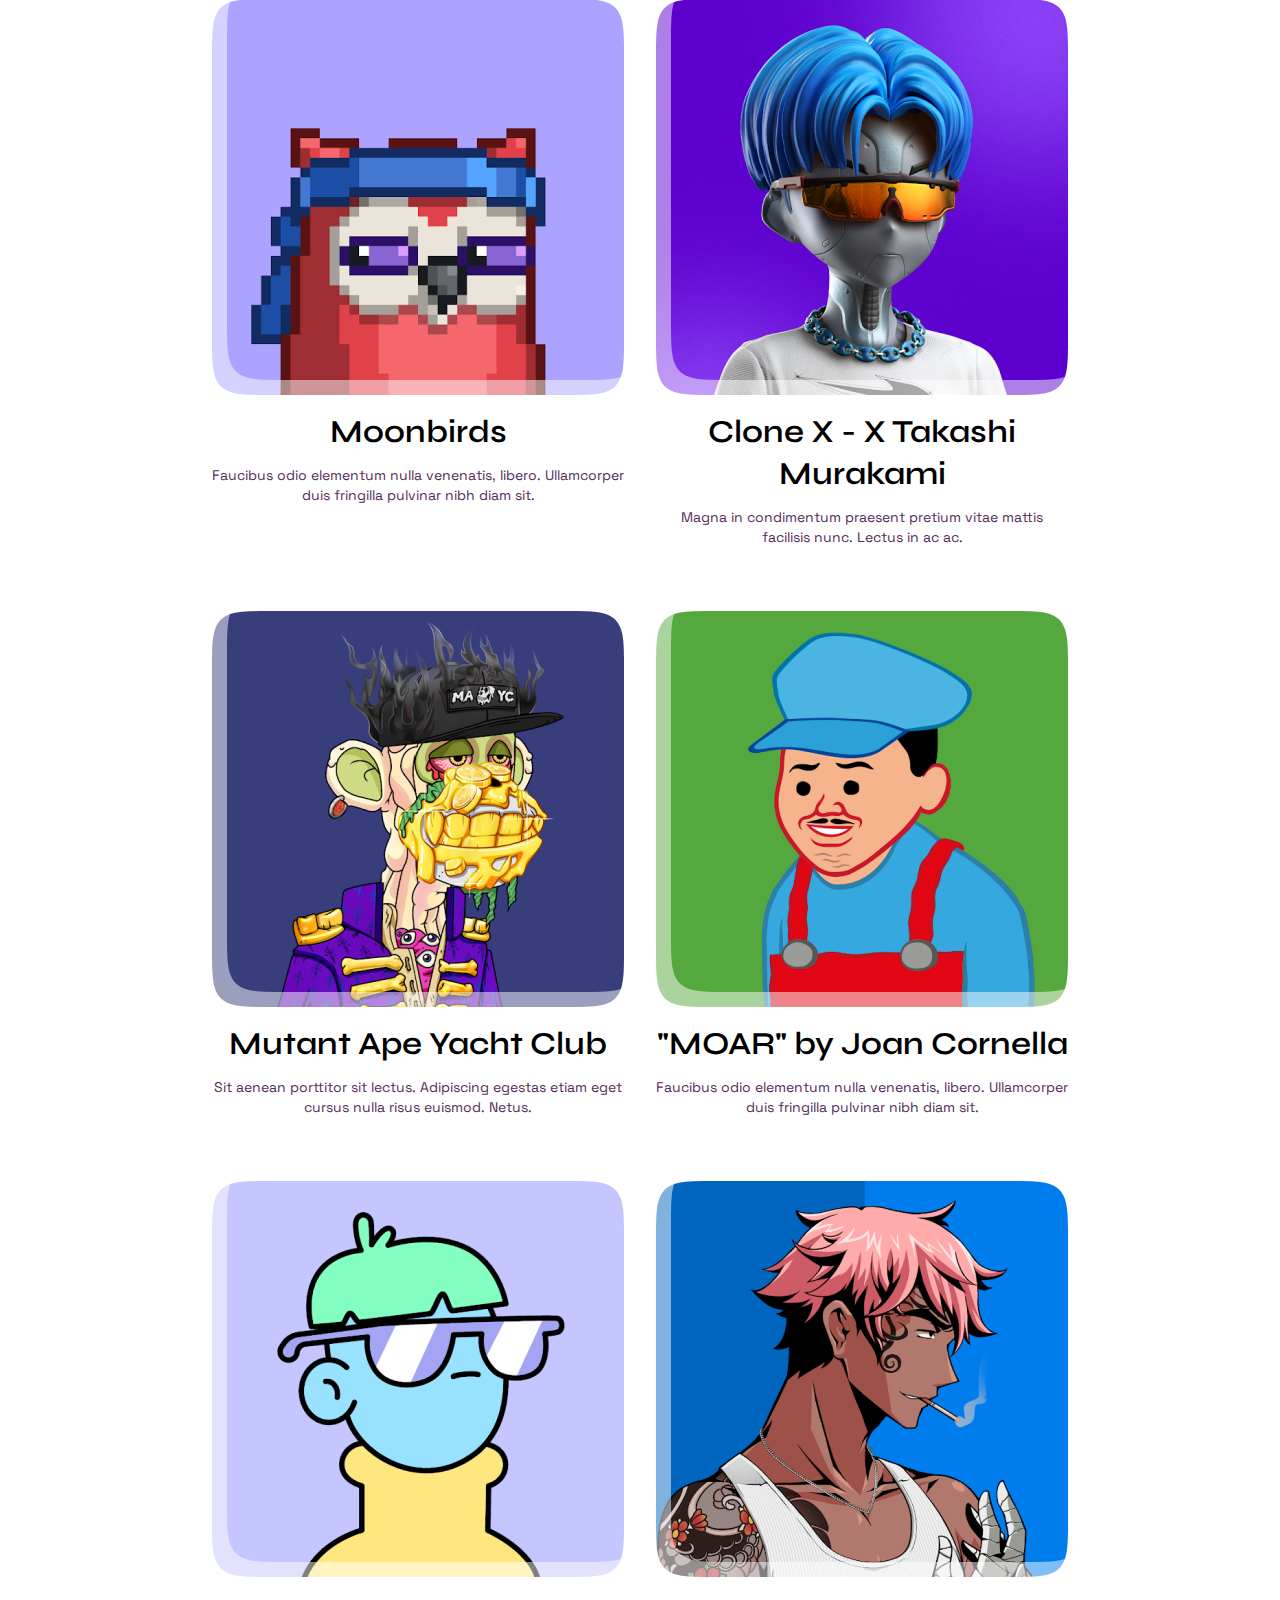
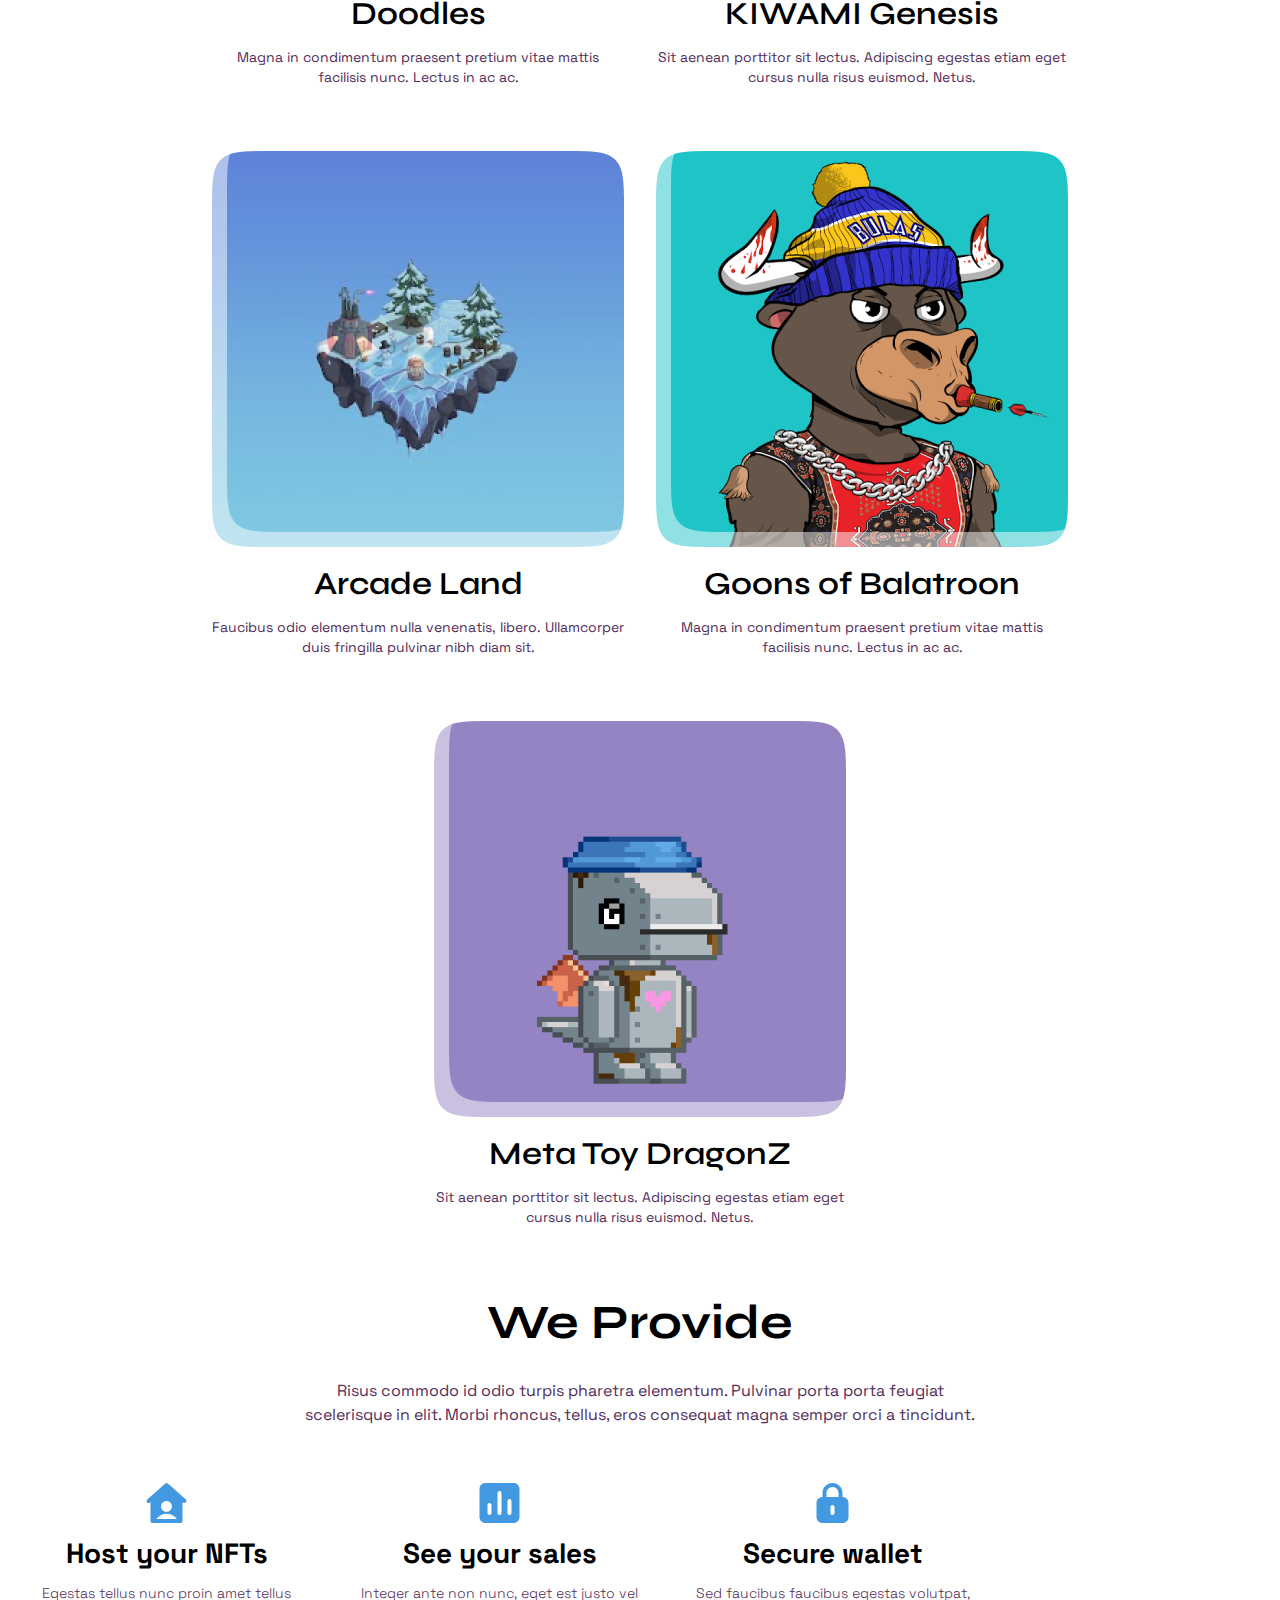
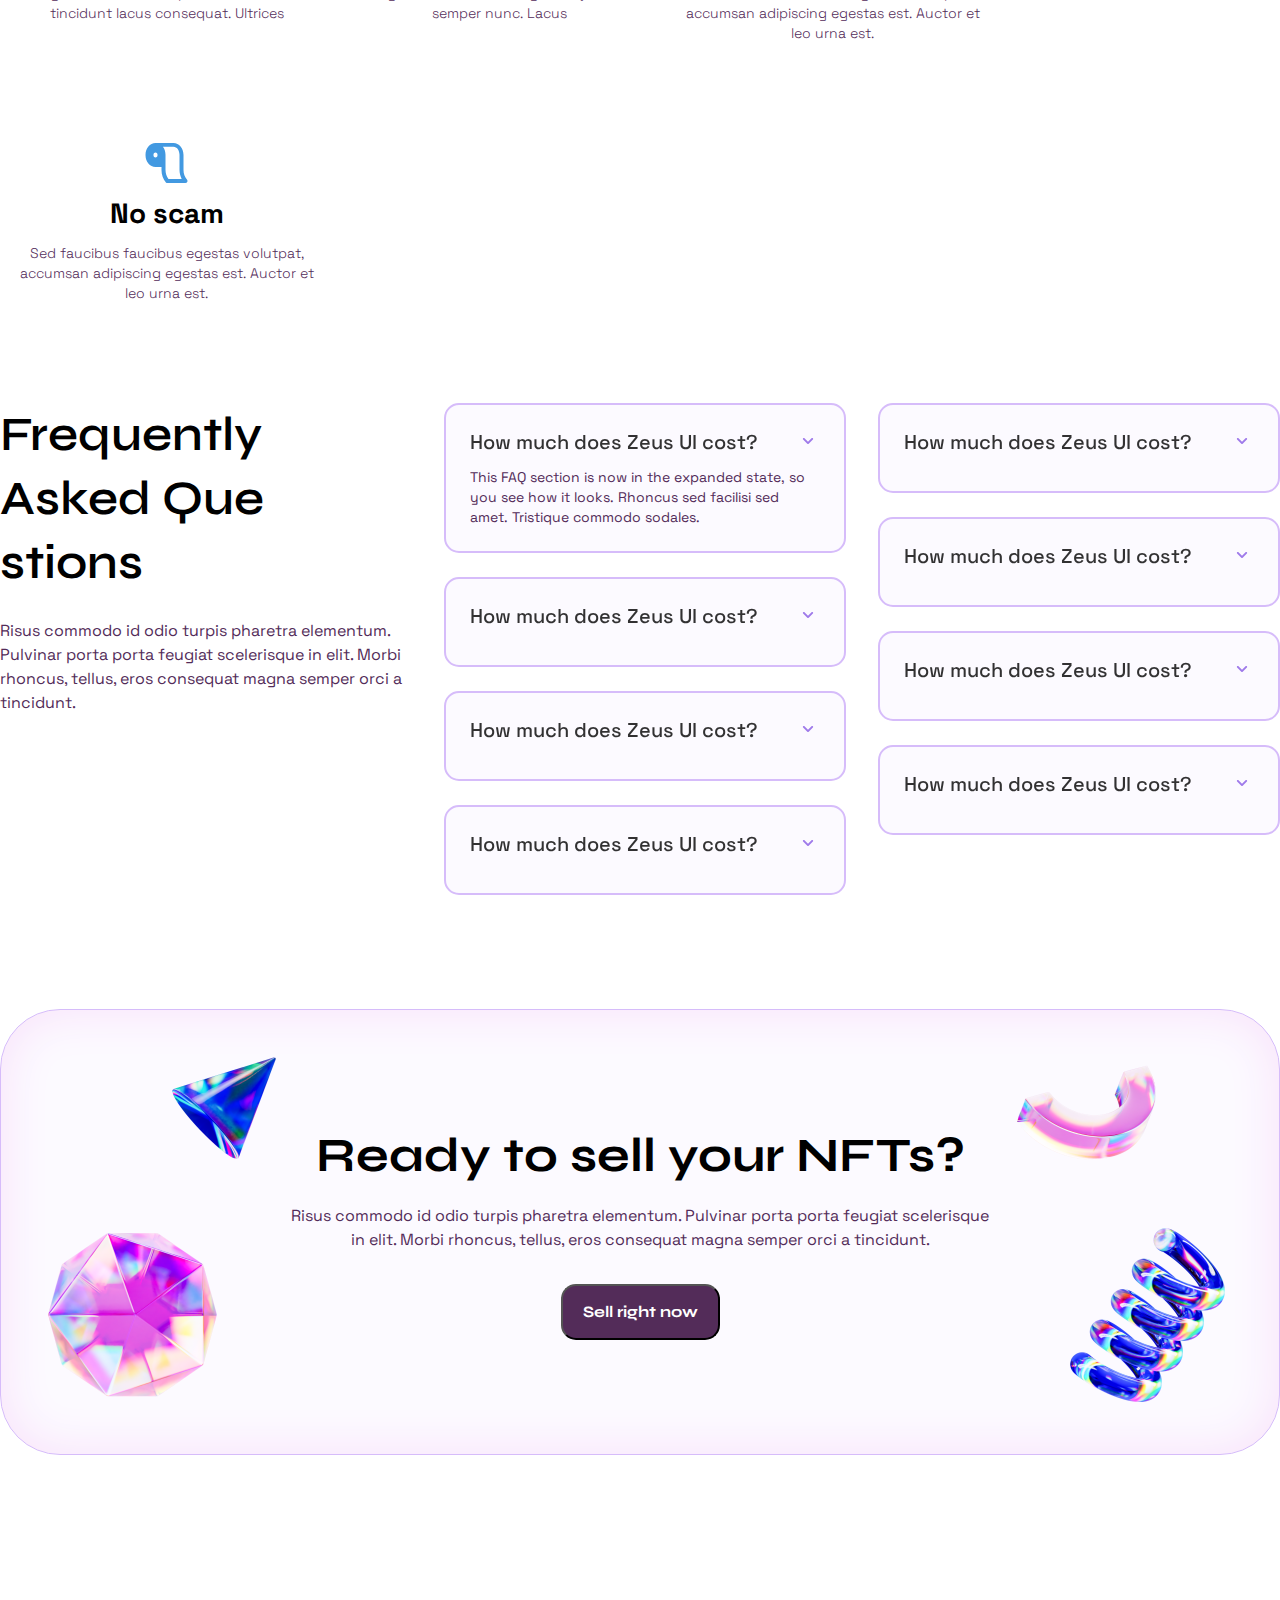
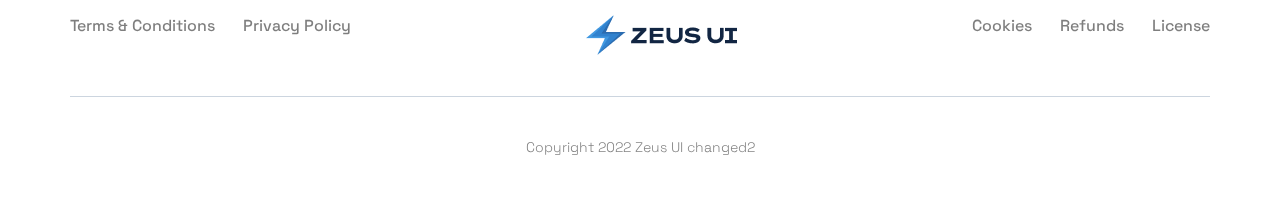
==== commit 44a0813f: "change2" ====
--- a/index.html
+++ b/index.html
@@ -380,7 +380,7 @@
         </div>
     </div>
     <div class="bottom">
-        Copyright 2022 Zeus UI changed
+        Copyright 2022 Zeus UI changed2
     </div>
 </footer>
 <!-- footer end -->
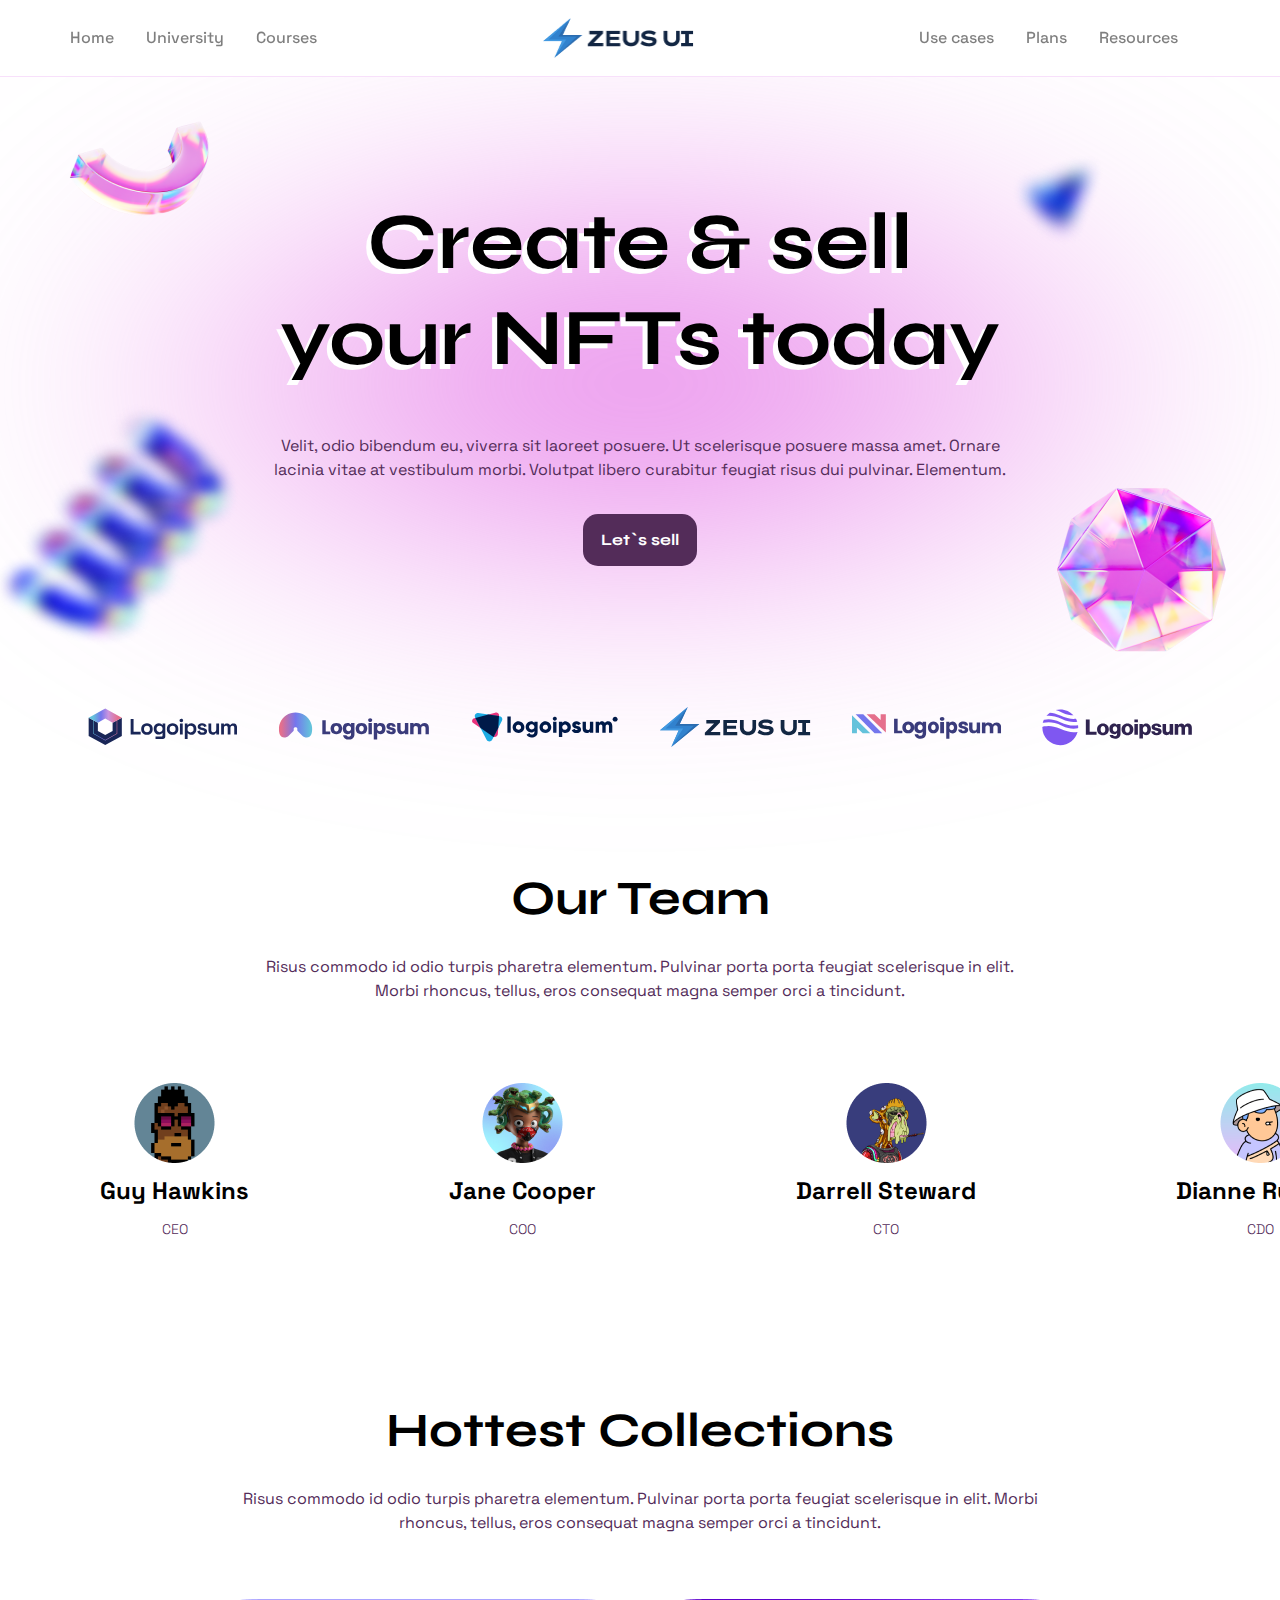
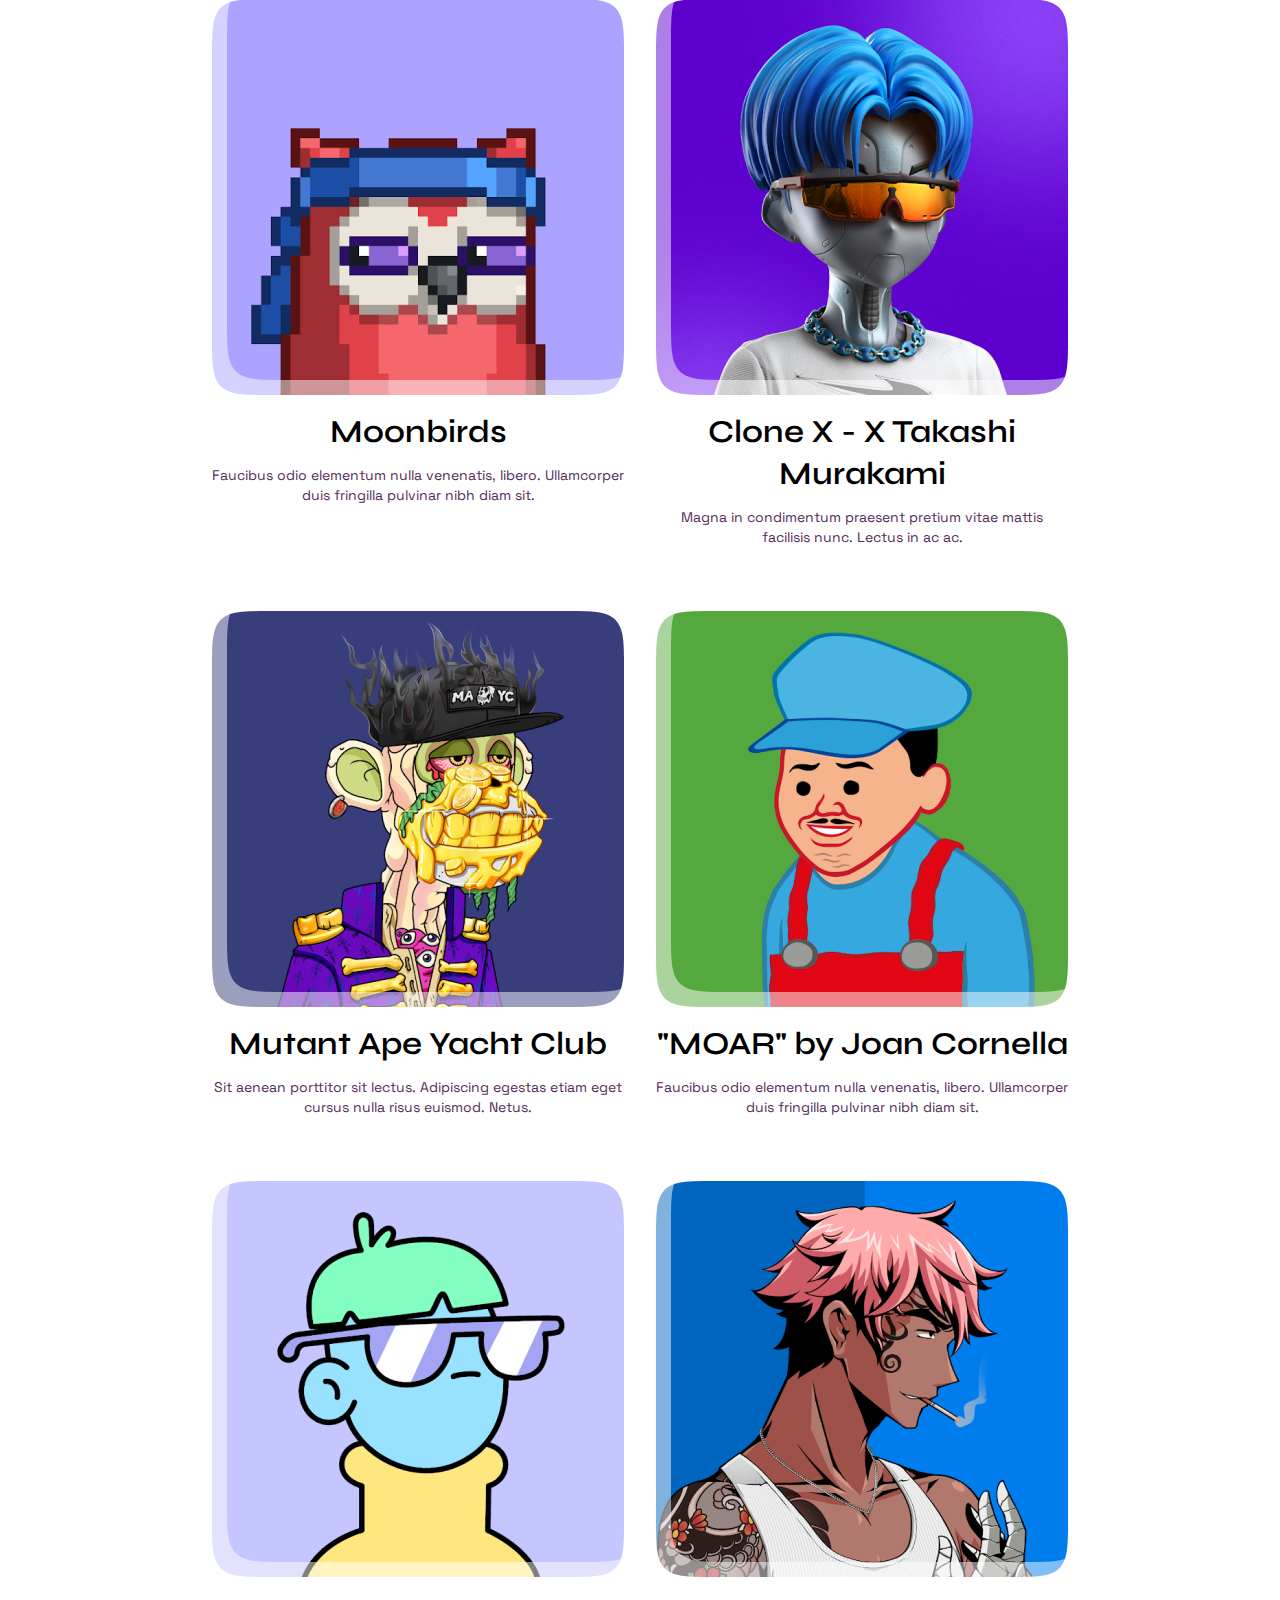
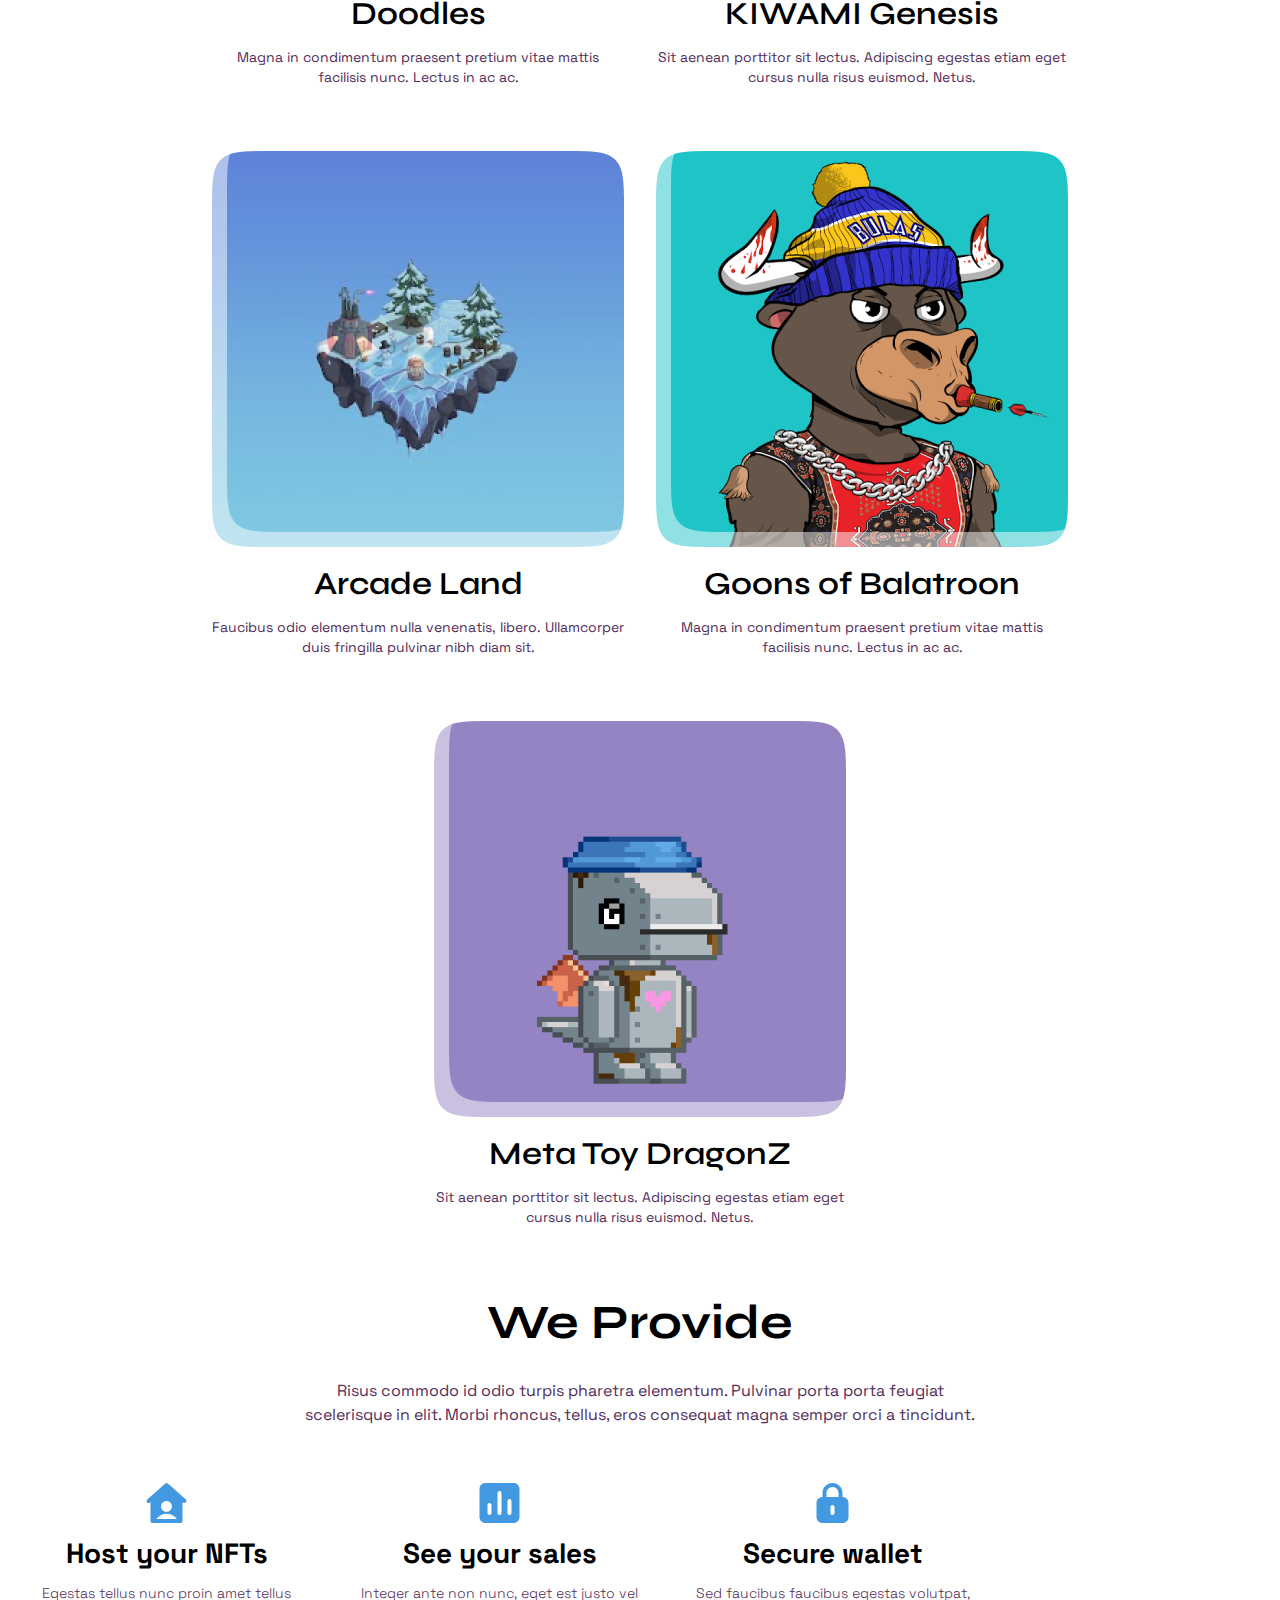
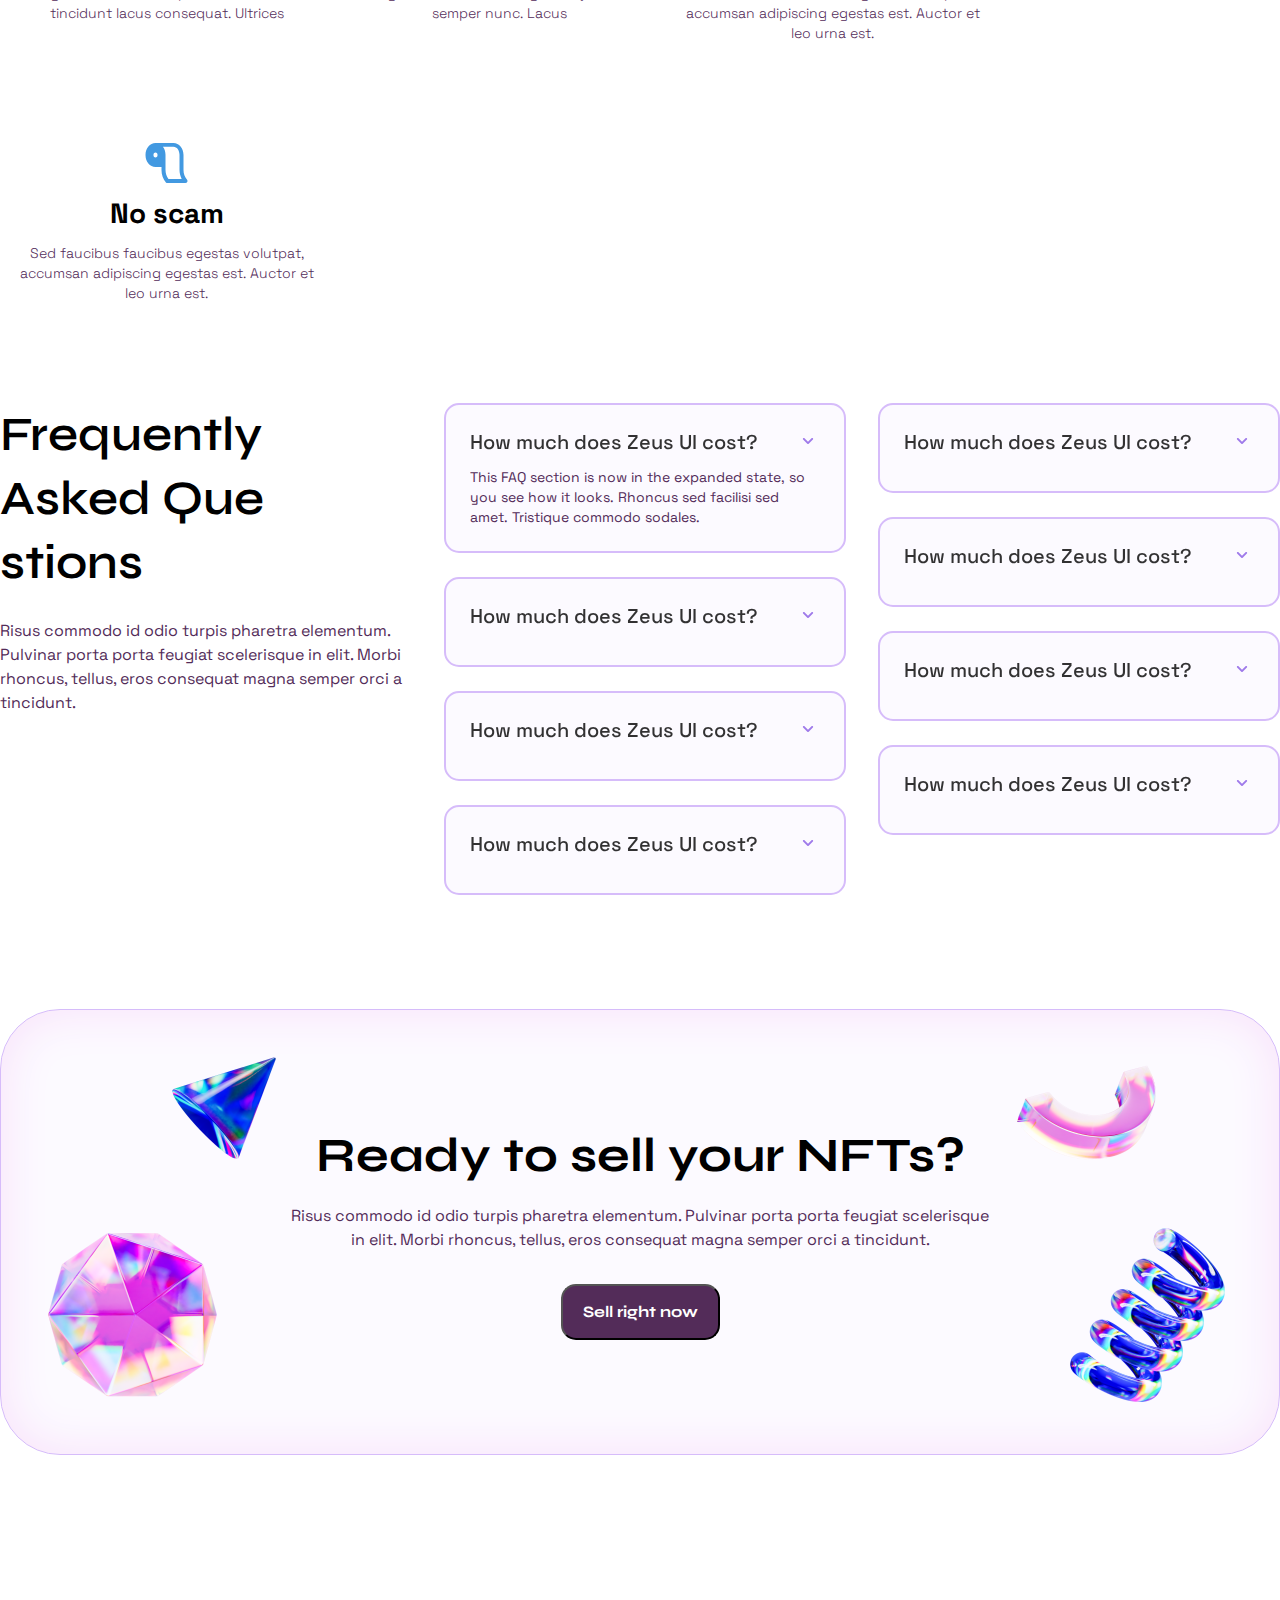
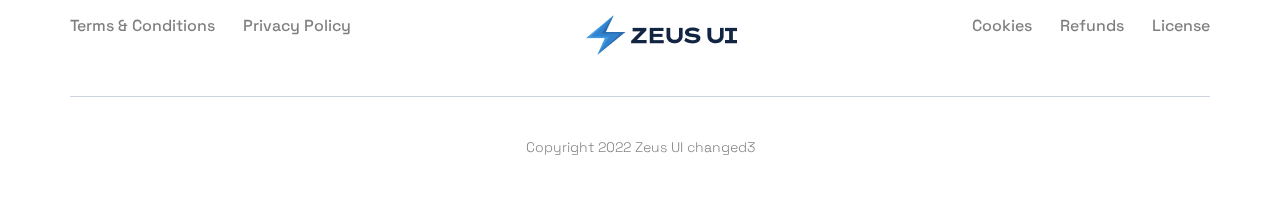
==== commit f1bb024a: "change 3" ====
--- a/index.html
+++ b/index.html
@@ -380,7 +380,7 @@
         </div>
     </div>
     <div class="bottom">
-        Copyright 2022 Zeus UI changed2
+        Copyright 2022 Zeus UI changed3
     </div>
 </footer>
 <!-- footer end -->
